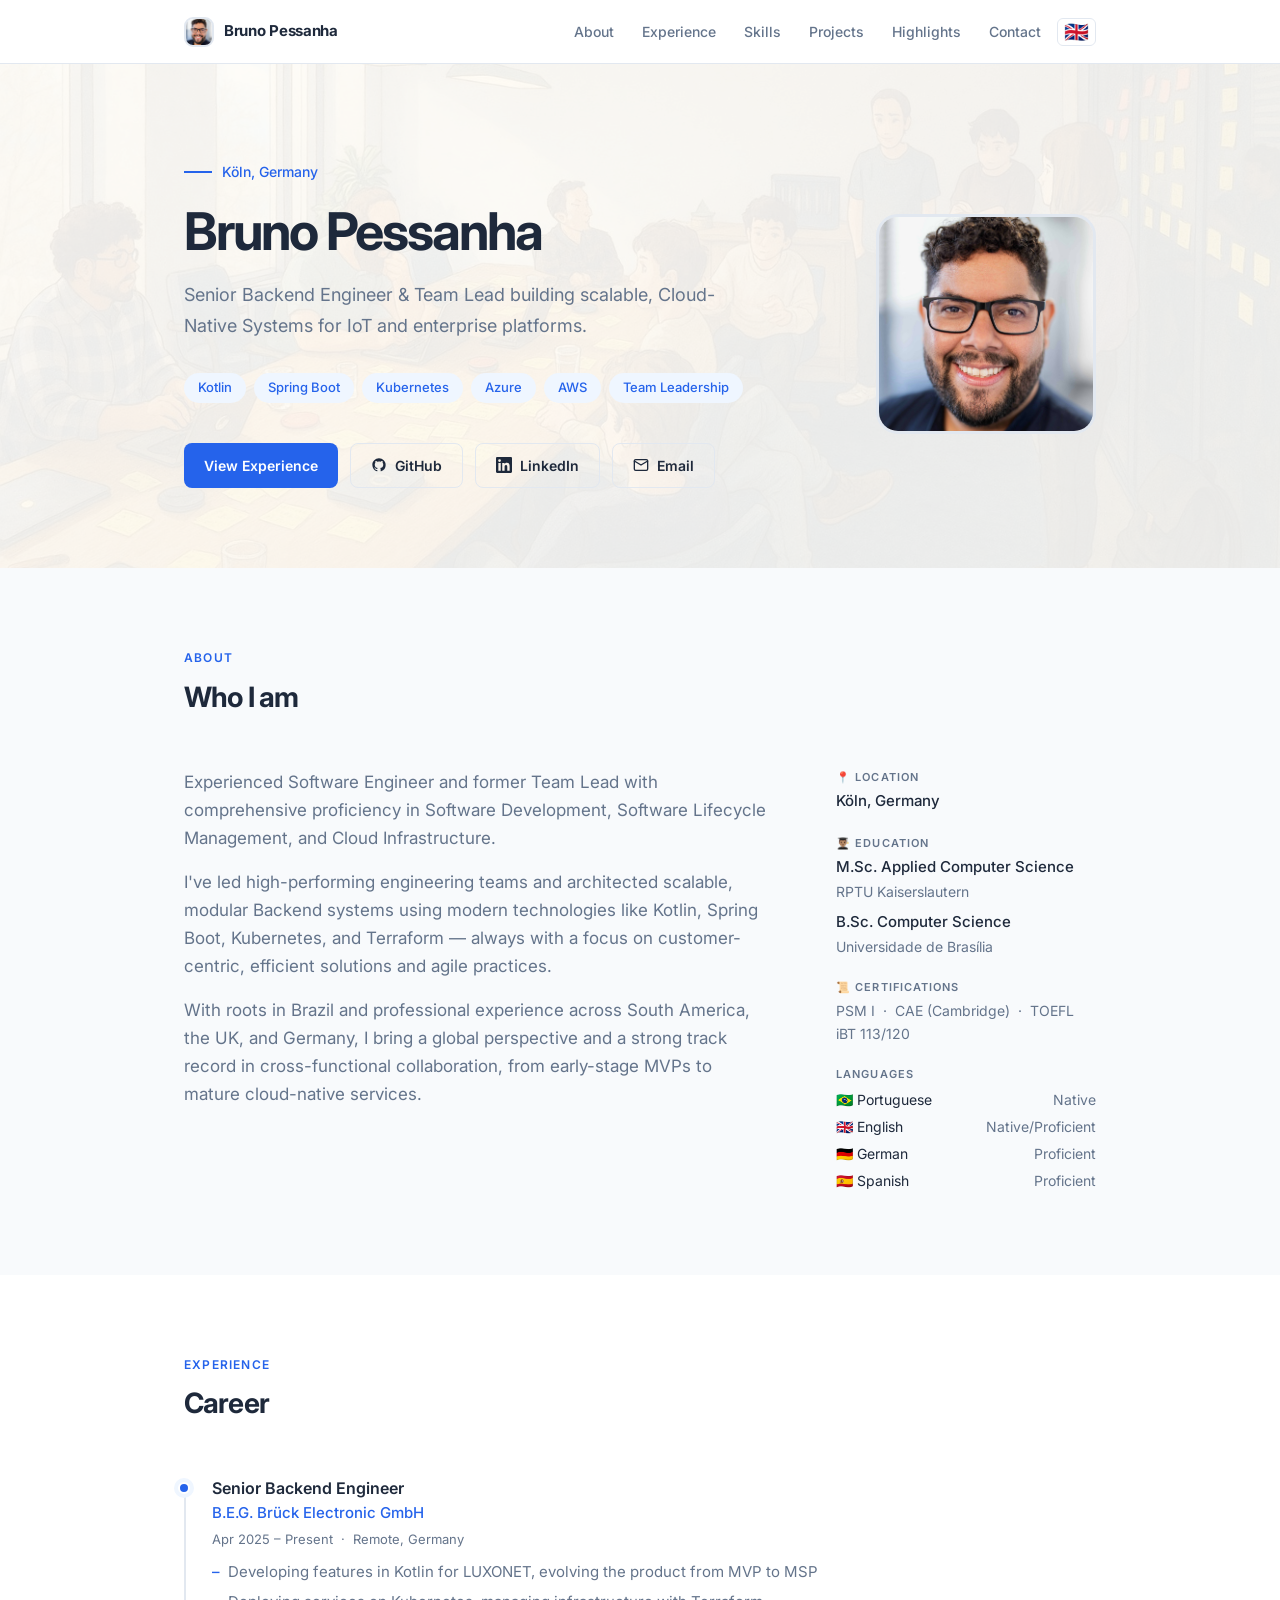
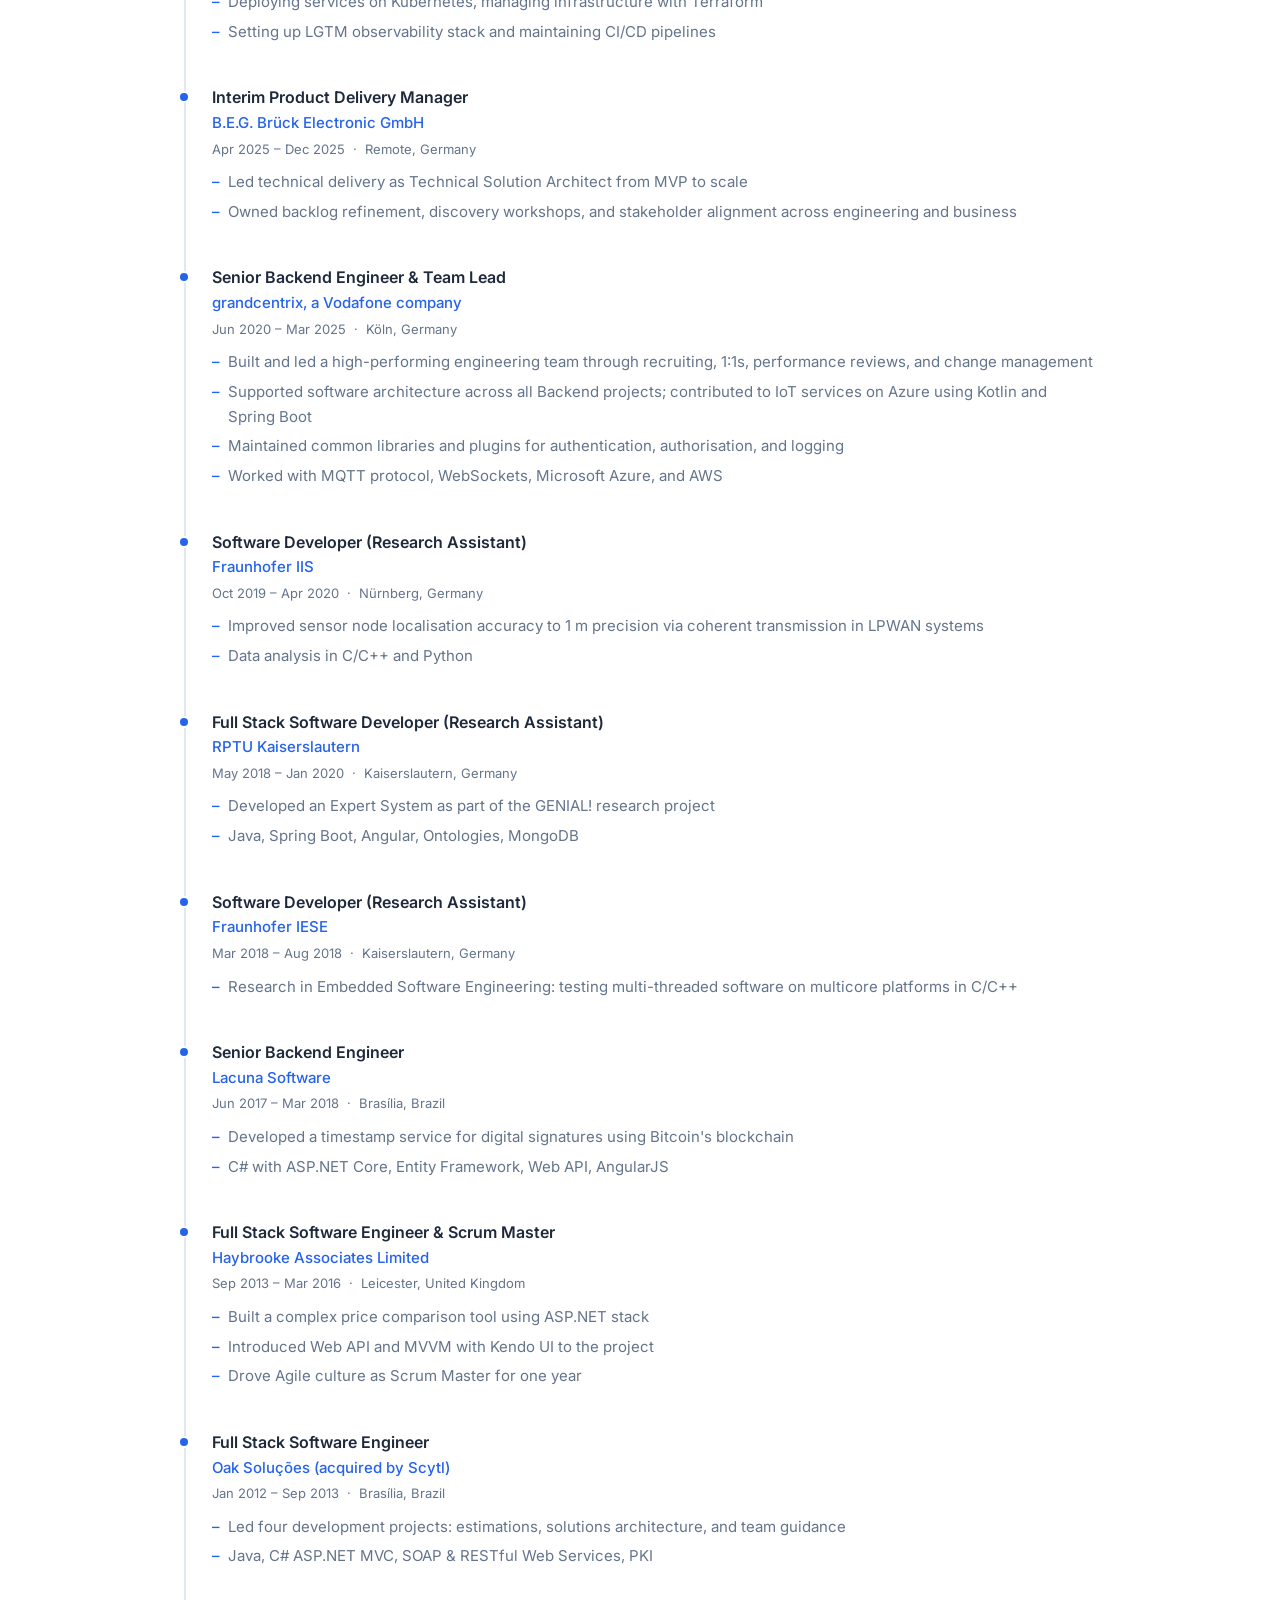
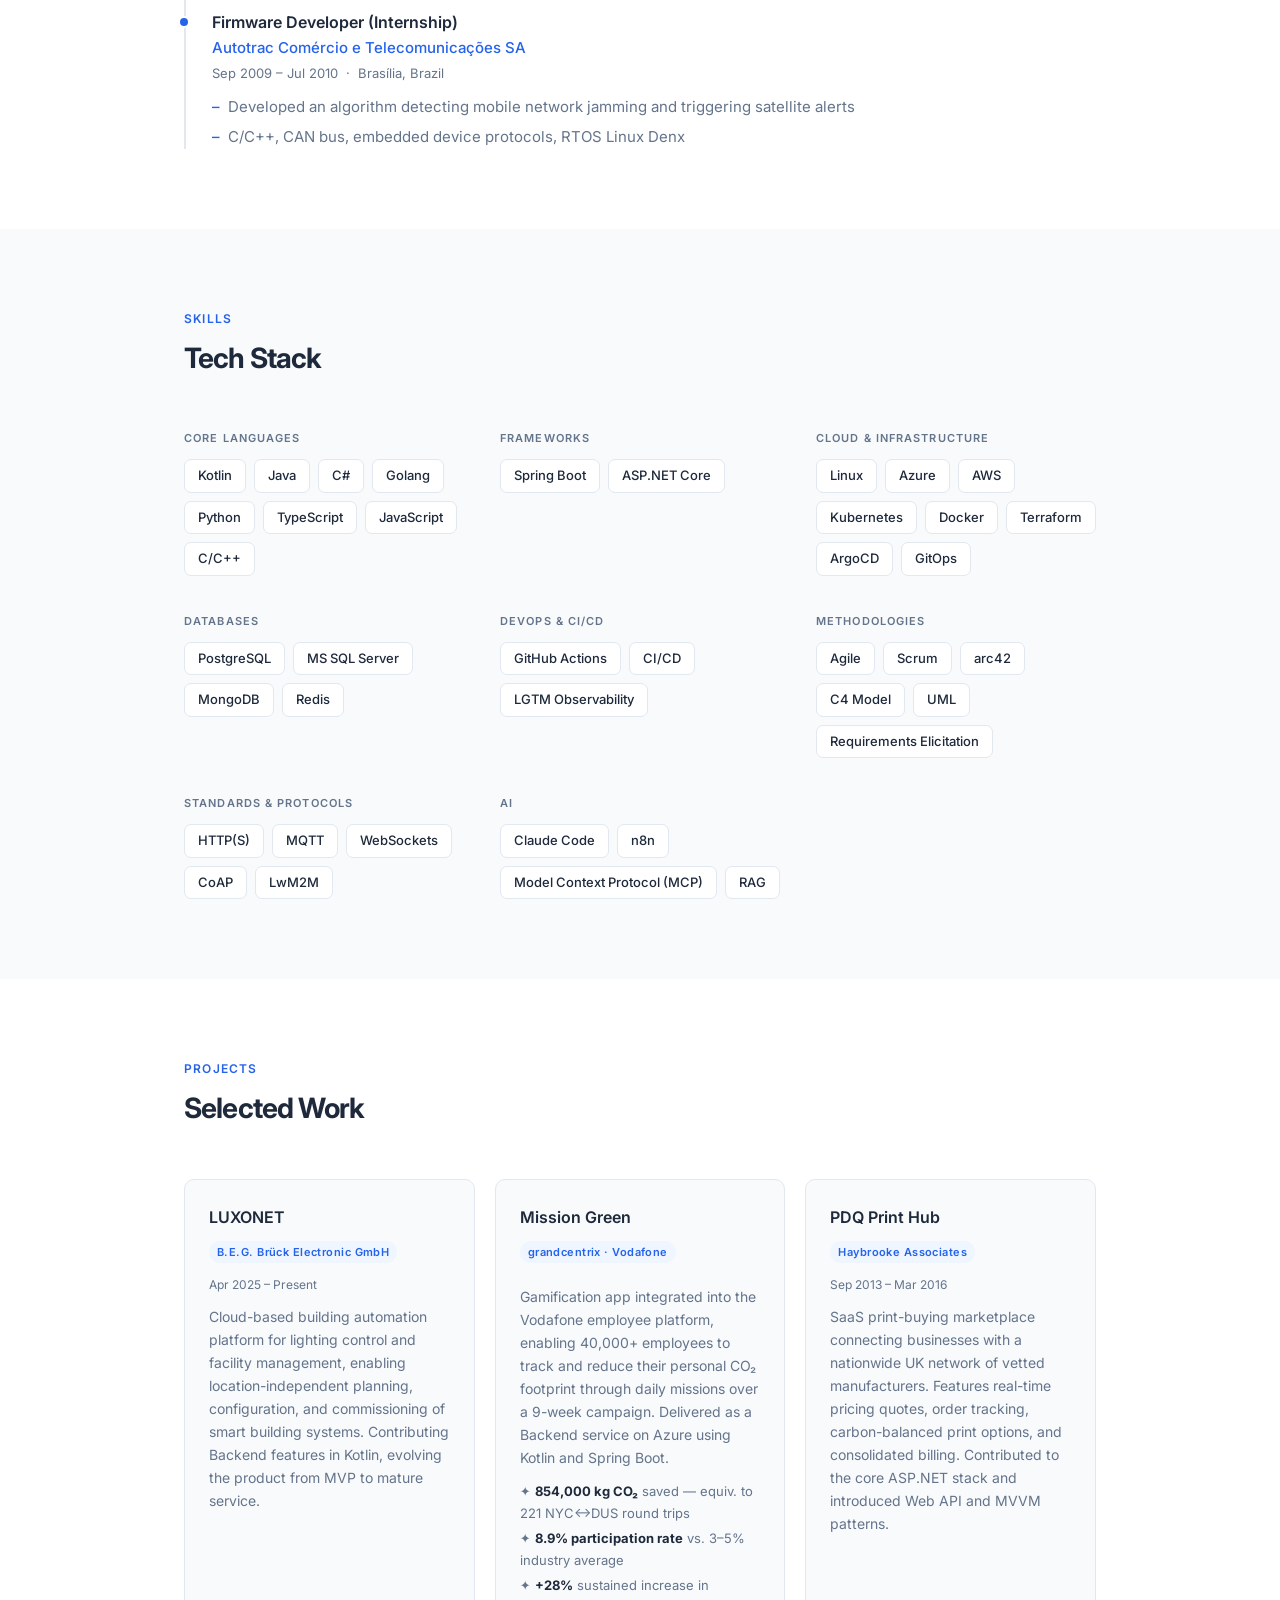
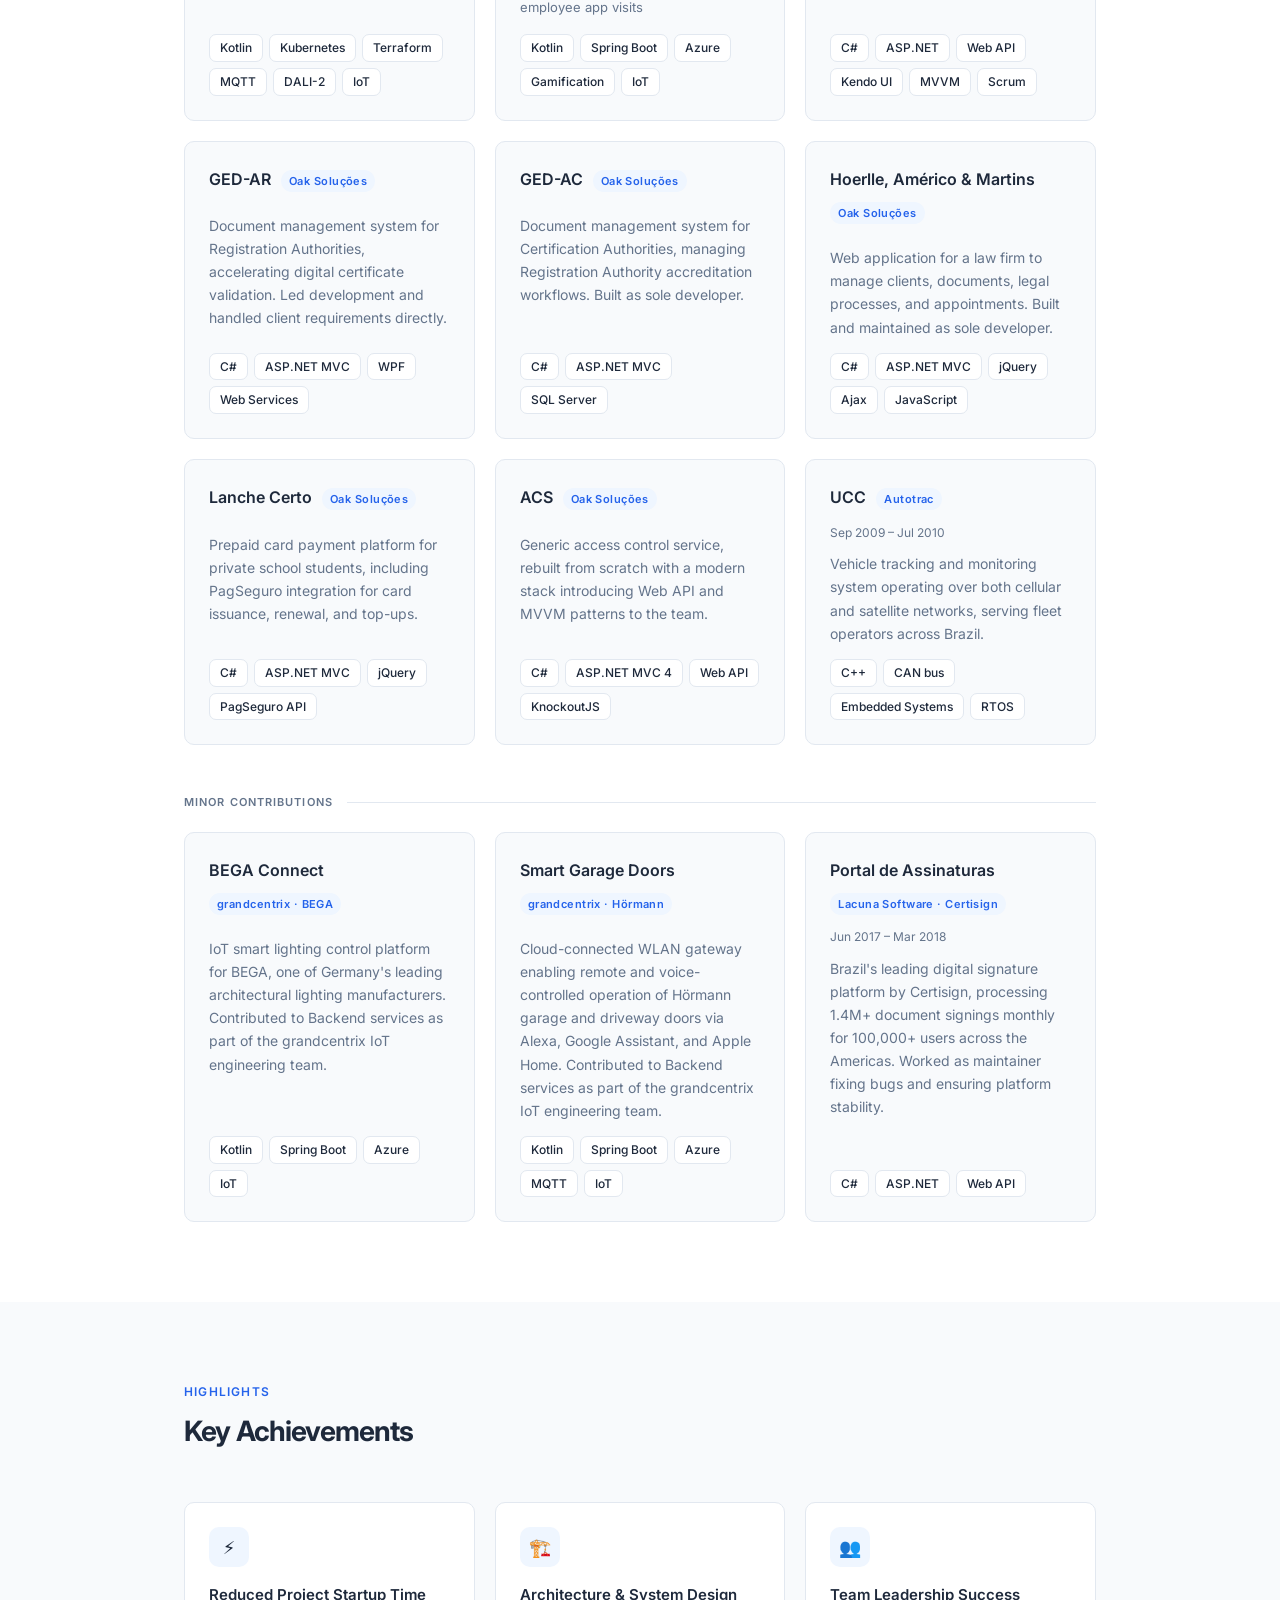
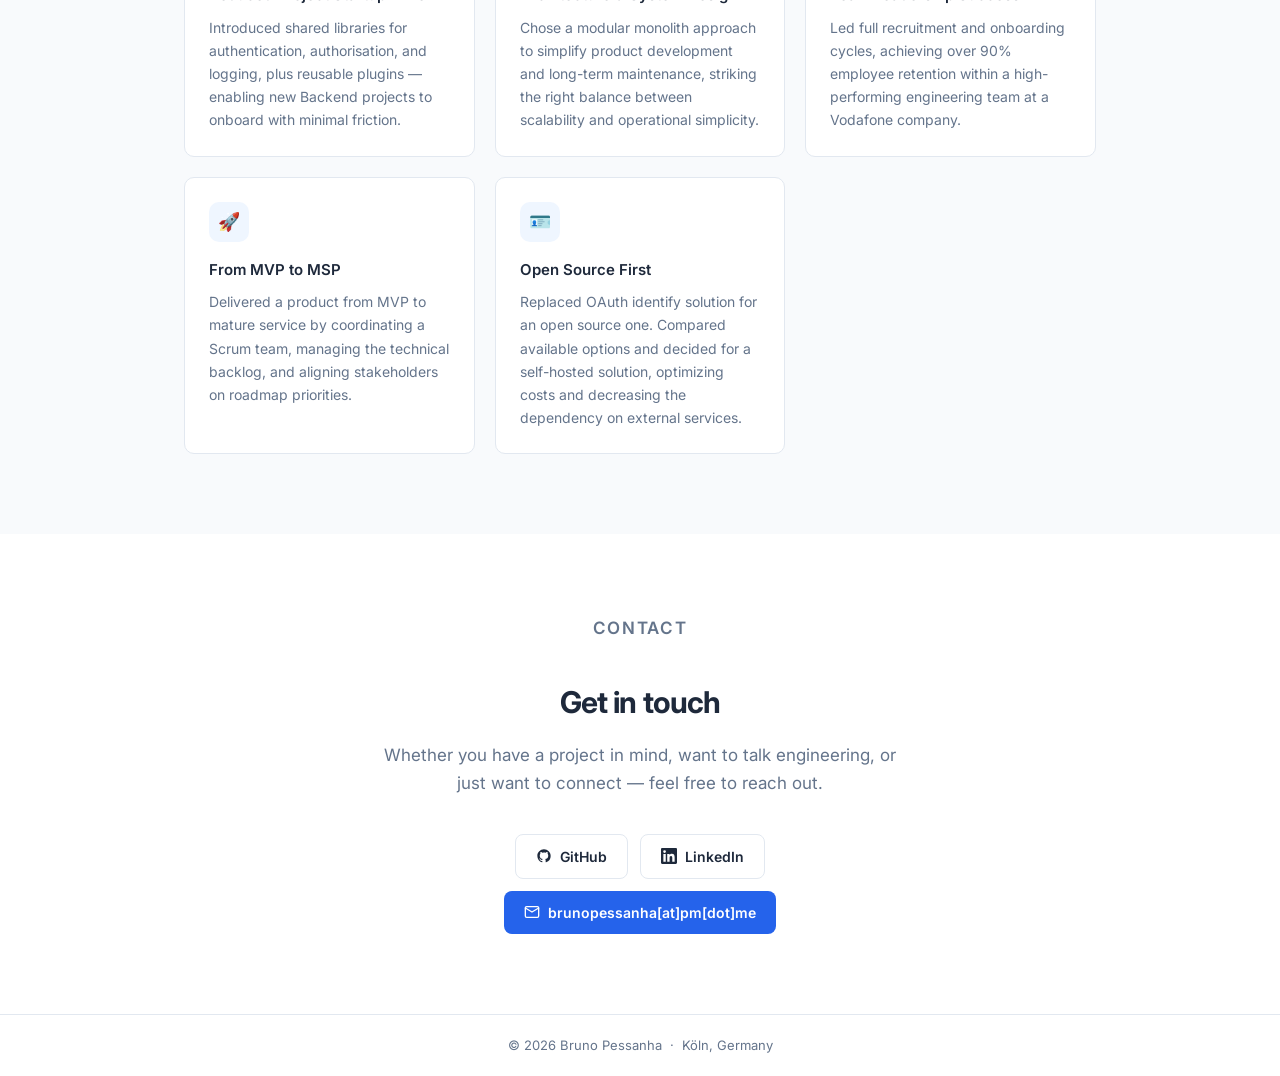
==== index.html @ 592ef698 "Add EN/DE language switcher with flag toggle and external translation files - Auto-detect browser la" ====
<!DOCTYPE html>
<html lang="en">
<head>
  <meta charset="UTF-8">
  <meta name="viewport" content="width=device-width, initial-scale=1.0">
  <meta name="description" content="Bruno Pessanha – Senior Backend Engineer & Team Lead based in Köln, Germany.">
  <title>Bruno Pessanha – Senior Backend Engineer</title>
  <link rel="preconnect" href="https://fonts.googleapis.com">
  <link rel="preconnect" href="https://fonts.gstatic.com" crossorigin>
  <link href="https://fonts.googleapis.com/css2?family=Inter:wght@300;400;500;600;700&display=swap" rel="stylesheet">
  <style>
    :root {
      --bg:           #ffffff;
      --bg-alt:       #F8FAFC;
      --border:       #E2E8F0;
      --text:         #1E293B;
      --text-muted:   #64748B;
      --accent:       #2563EB;
      --accent-hover: #1D4ED8;
      --accent-light: #EFF6FF;
      --nav-h:        64px;
      --max-w:        960px;
      --radius:       10px;
    }

    *, *::before, *::after { margin: 0; padding: 0; box-sizing: border-box; }
    html { scroll-behavior: smooth; }

    body {
      font-family: 'Inter', system-ui, sans-serif;
      color: var(--text);
      background: var(--bg);
      line-height: 1.65;
      font-size: 16px;
    }

    /* ─── Nav ─── */
    nav {
      position: sticky;
      top: 0;
      z-index: 100;
      background: rgba(255,255,255,0.92);
      backdrop-filter: blur(10px);
      -webkit-backdrop-filter: blur(10px);
      border-bottom: 1px solid var(--border);
      height: var(--nav-h);
      display: flex;
      align-items: center;
    }

    .nav-inner {
      max-width: var(--max-w);
      margin: 0 auto;
      padding: 0 24px;
      width: 100%;
      display: flex;
      align-items: center;
      justify-content: space-between;
    }

    .nav-logo {
      font-weight: 700;
      font-size: 0.9375rem;
      color: var(--text);
      text-decoration: none;
      letter-spacing: -0.02em;
      opacity: 0;
      transform: translateX(-6px);
      transition: opacity 0.3s, transform 0.3s;
      pointer-events: none;
    }

    nav.scrolled .nav-logo {
      opacity: 1;
      transform: translateX(0);
      pointer-events: auto;
    }

    .nav-right {
      display: flex;
      align-items: center;
      gap: 16px;
    }

    .nav-links {
      display: flex;
      gap: 28px;
      list-style: none;
    }

    .nav-links a {
      font-size: 0.875rem;
      font-weight: 500;
      color: var(--text-muted);
      text-decoration: none;
      transition: color 0.15s;
    }

    .nav-links a:hover { color: var(--accent); }

    .nav-brand {
      display: flex;
      align-items: center;
      gap: 10px;
    }

    .nav-avatar {
      width: 30px;
      height: 30px;
      border-radius: 30%;
      object-fit: cover;
      object-position: center;
      border: 2px solid var(--border);
      opacity: 0;
      transform: scale(0.6);
      transition: opacity 0.3s, transform 0.3s;
      pointer-events: none;
    }

    nav.scrolled .nav-avatar {
      opacity: 1;
      transform: scale(1);
    }

    .lang-toggle {
      font-size: 1.25rem;
      line-height: 1;
      padding: 3px 6px;
      border-radius: 6px;
      border: 1px solid var(--border);
      background: transparent;
      cursor: pointer;
      transition: border-color 0.15s, transform 0.15s;
      flex-shrink: 0;
    }

    .lang-toggle:hover { border-color: var(--accent); transform: scale(1.1); }

    /* ─── Layout helpers ─── */
    .container {
      max-width: var(--max-w);
      margin: 0 auto;
      padding: 0 24px;
    }

    .section-label {
      font-size: 0.75rem;
      font-weight: 600;
      letter-spacing: 0.1em;
      text-transform: uppercase;
      color: var(--accent);
      margin-bottom: 6px;
    }

    .section-title {
      font-size: 1.75rem;
      font-weight: 700;
      letter-spacing: -0.03em;
      color: var(--text);
      margin-bottom: 48px;
    }

    /* ─── Buttons ─── */
    .btn {
      display: inline-flex;
      align-items: center;
      gap: 8px;
      padding: 10px 20px;
      border-radius: 8px;
      font-size: 0.875rem;
      font-weight: 600;
      text-decoration: none;
      transition: all 0.15s;
      cursor: pointer;
      border: none;
    }

    .btn-primary { background: var(--accent); color: #fff; }
    .btn-primary:hover { background: var(--accent-hover); }

    .btn-outline {
      background: transparent;
      color: var(--text);
      border: 1px solid var(--border);
    }
    .btn-outline:hover { border-color: var(--accent); color: var(--accent); }

    .icon { width: 16px; height: 16px; flex-shrink: 0; }

    /* ─── Hero ─── */
    .hero {
      padding: 96px 0 80px;
      background: var(--bg);
      position: relative;
      overflow: hidden;
    }

    .hero::before {
      content: '';
      position: absolute;
      inset: 0;
      background: url('bg.jpeg') center / cover no-repeat;
      opacity: 0.1;
      z-index: 0;
    }

    .hero .container { position: relative; z-index: 1; }

    .hero-eyebrow {
      display: flex;
      align-items: center;
      gap: 10px;
      font-size: 0.875rem;
      font-weight: 500;
      color: var(--accent);
      margin-bottom: 20px;
    }

    .hero-eyebrow::before {
      content: '';
      width: 28px;
      height: 2px;
      background: var(--accent);
      flex-shrink: 0;
    }

    .hero h1 {
      font-size: clamp(2.2rem, 5vw, 3.25rem);
      font-weight: 700;
      letter-spacing: -0.04em;
      line-height: 1.1;
      margin-bottom: 20px;
    }

    .hero-subtitle {
      font-size: 1.125rem;
      color: var(--text-muted);
      max-width: 540px;
      margin-bottom: 32px;
      line-height: 1.7;
    }

    .hero-tags {
      display: flex;
      flex-wrap: wrap;
      gap: 8px;
      margin-bottom: 40px;
    }

    .pill {
      font-size: 0.8125rem;
      font-weight: 500;
      padding: 4px 14px;
      border-radius: 9999px;
      background: var(--accent-light);
      color: var(--accent);
    }

    .hero-cta {
      display: flex;
      gap: 12px;
      flex-wrap: wrap;
    }

    /* ─── About ─── */
    #about { padding: 80px 0; background: var(--bg-alt); }

    .about-grid {
      display: grid;
      grid-template-columns: 1fr 260px;
      gap: 64px;
      align-items: start;
    }

    .about-text p {
      color: var(--text-muted);
      font-size: 1.0625rem;
      margin-bottom: 16px;
    }

    .about-text p:last-child { margin-bottom: 0; }

    .about-sidebar {
      display: flex;
      flex-direction: column;
      gap: 20px;
    }

    .sidebar-block { display: flex; flex-direction: column; gap: 3px; }

    .sidebar-label {
      font-size: 0.6875rem;
      font-weight: 600;
      letter-spacing: 0.1em;
      text-transform: uppercase;
      color: var(--text-muted);
    }

    .sidebar-value {
      font-size: 0.9375rem;
      font-weight: 500;
      color: var(--text);
    }

    .sidebar-value small {
      display: block;
      font-weight: 400;
      font-size: 0.875rem;
      color: var(--text-muted);
    }

    .lang-row {
      display: flex;
      justify-content: space-between;
      font-size: 0.875rem;
      padding: 2px 0;
    }

    .lang-row span:last-child { color: var(--text-muted); }

    /* ─── Experience ─── */
    #experience { padding: 80px 0; background: var(--bg); }

    .timeline { position: relative; padding-left: 28px; }

    .timeline::before {
      content: '';
      position: absolute;
      left: 0;
      top: 8px;
      bottom: 0;
      width: 2px;
      background: var(--border);
    }

    .tl-item { position: relative; padding-bottom: 40px; }
    .tl-item:last-child { padding-bottom: 0; }

    .tl-dot {
      position: absolute;
      left: -34px;
      top: 7px;
      width: 12px;
      height: 12px;
      border-radius: 50%;
      background: var(--accent);
      border: 2px solid var(--bg);
    }

    .tl-item:first-child .tl-dot {
      box-shadow: 0 0 0 4px var(--accent-light);
    }

    .tl-role {
      font-size: 1rem;
      font-weight: 600;
      color: var(--text);
    }

    .tl-company {
      font-size: 0.9375rem;
      font-weight: 500;
      color: var(--accent);
      margin-bottom: 3px;
    }

    .tl-meta {
      font-size: 0.8125rem;
      color: var(--text-muted);
      margin-bottom: 10px;
    }

    .tl-bullets { list-style: none; display: flex; flex-direction: column; gap: 5px; }

    .tl-bullets li {
      font-size: 0.9375rem;
      color: var(--text-muted);
      padding-left: 16px;
      position: relative;
    }

    .tl-bullets li::before {
      content: '–';
      position: absolute;
      left: 0;
      color: var(--accent);
      font-weight: 500;
    }

    /* ─── Skills ─── */
    #skills { padding: 80px 0; background: var(--bg-alt); }

    .skills-grid {
      display: grid;
      grid-template-columns: repeat(auto-fill, minmax(260px, 1fr));
      gap: 36px;
    }

    .skill-group h3 {
      font-size: 0.6875rem;
      font-weight: 600;
      letter-spacing: 0.1em;
      text-transform: uppercase;
      color: var(--text-muted);
      margin-bottom: 12px;
    }

    .tags { display: flex; flex-wrap: wrap; gap: 8px; }

    .tag {
      font-size: 0.8125rem;
      font-weight: 500;
      padding: 5px 13px;
      border-radius: 7px;
      background: var(--bg);
      border: 1px solid var(--border);
      color: var(--text);
      transition: border-color 0.15s, color 0.15s;
    }

    .tag:hover { border-color: var(--accent); color: var(--accent); }

    /* ─── Projects ─── */
    #projects { padding: 80px 0; background: var(--bg); }

    .projects-grid {
      display: grid;
      grid-template-columns: repeat(auto-fill, minmax(280px, 1fr));
      gap: 20px;
    }

    .project-card {
      padding: 24px;
      border: 1px solid var(--border);
      border-radius: var(--radius);
      background: var(--bg-alt);
      display: flex;
      flex-direction: column;
      gap: 10px;
      transition: box-shadow 0.2s, border-color 0.2s, transform 0.2s;
    }

    .project-card:hover {
      box-shadow: 0 6px 24px rgba(0,0,0,0.07);
      border-color: var(--accent);
      transform: translateY(-2px);
    }

    .project-header {
      display: flex;
      align-items: baseline;
      gap: 10px;
      flex-wrap: wrap;
    }

    .project-name {
      font-size: 1rem;
      font-weight: 600;
    }

    .project-company {
      font-size: 0.6875rem;
      font-weight: 600;
      letter-spacing: 0.04em;
      color: var(--accent);
      background: var(--accent-light);
      padding: 2px 8px;
      border-radius: 9999px;
    }

    .project-date {
      font-size: 0.75rem;
      color: var(--text-muted);
      margin-top: 2px;
    }

    .project-desc {
      font-size: 0.875rem;
      color: var(--text-muted);
      line-height: 1.65;
      flex: 1;
    }

    .project-tags {
      display: flex;
      flex-wrap: wrap;
      gap: 6px;
      margin-top: 4px;
    }

    .project-tags .tag { font-size: 0.75rem; padding: 3px 10px; }

    .minor-title {
      font-size: 0.6875rem;
      font-weight: 600;
      letter-spacing: 0.1em;
      text-transform: uppercase;
      color: var(--text-muted);
      margin: 48px 0 20px;
      display: flex;
      align-items: center;
      gap: 14px;
    }

    .minor-title::after {
      content: '';
      flex: 1;
      height: 1px;
      background: var(--border);
    }

    /* ─── Highlights ─── */
    #highlights { padding: 80px 0; background: var(--bg-alt); }

    .cards-grid {
      display: grid;
      grid-template-columns: repeat(auto-fill, minmax(270px, 1fr));
      gap: 20px;
    }

    .card {
      padding: 24px;
      border: 1px solid var(--border);
      border-radius: var(--radius);
      background: var(--bg);
      transition: box-shadow 0.2s, border-color 0.2s, transform 0.2s;
    }

    .card:hover {
      box-shadow: 0 6px 24px rgba(0,0,0,0.07);
      border-color: var(--accent);
      transform: translateY(-2px);
    }

    .card-icon {
      width: 40px;
      height: 40px;
      border-radius: 10px;
      background: var(--accent-light);
      display: flex;
      align-items: center;
      justify-content: center;
      font-size: 1.125rem;
      margin-bottom: 16px;
    }

    .card h3 {
      font-size: 0.9375rem;
      font-weight: 600;
      margin-bottom: 8px;
    }

    .card p {
      font-size: 0.875rem;
      color: var(--text-muted);
      line-height: 1.65;
    }

    /* ─── Contact ─── */
    #contact { padding: 80px 0; background: var(--bg); }

    .contact-inner {
      text-align: center;
      max-width: 520px;
      margin: 0 auto;
    }

    .contact-inner h2 {
      font-size: 1.875rem;
      font-weight: 700;
      letter-spacing: -0.03em;
      margin-bottom: 14px;
    }

    .contact-inner p {
      color: var(--text-muted);
      font-size: 1.0625rem;
      margin-bottom: 36px;
    }

    .contact-links {
      display: flex;
      justify-content: center;
      flex-wrap: wrap;
      gap: 12px;
    }

    /* ─── Footer ─── */
    footer {
      border-top: 1px solid var(--border);
      padding: 20px 24px;
      text-align: center;
      font-size: 0.8125rem;
      color: var(--text-muted);
    }

    /* ─── Profile photo ─── */
    .hero-inner {
      display: flex;
      align-items: center;
      justify-content: space-between;
      gap: 48px;
    }

    .hero-content { flex: 1; min-width: 0; }

    .profile-photo {
      width: 220px;
      height: 220px;
      border-radius: 10%;
      object-fit: cover;
      object-position: center;
      border: 3px solid var(--border);
      flex-shrink: 0;
      display: block;
    }

    /* ─── Dark mode ─── */
    @media (prefers-color-scheme: dark) {
      :root {
        --bg:           #0F172A;
        --bg-alt:       #1E293B;
        --border:       #334155;
        --text:         #F1F5F9;
        --text-muted:   #94A3B8;
        --accent:       #60A5FA;
        --accent-hover: #93C5FD;
        --accent-light: #1E3A5F;
      }

      nav { background: rgba(15, 23, 42, 0.92); }
    }

    /* ─── Responsive ─── */
    @media (max-width: 700px) {
      .nav-links { display: none; }
      .hero { padding: 72px 0 60px; }
      .hero h1 { font-size: 2rem; }
      .hero-inner { flex-direction: column-reverse; gap: 32px; }
      .profile-photo { width: 120px; height: 120px; }
      .about-grid { grid-template-columns: 1fr; gap: 40px; }
      .section-title { margin-bottom: 32px; }
      #about, #experience, #skills, #projects, #highlights, #contact { padding: 60px 0; }
    }
  </style>
</head>
<body>

  <!-- ── Navigation ── -->
  <nav>
    <div class="nav-inner">
      <div class="nav-brand">
        <img src="Bruno.jpg" alt="" class="nav-avatar" aria-hidden="true">
        <a href="#" class="nav-logo">Bruno Pessanha</a>
      </div>
      <div class="nav-right">
        <ul class="nav-links">
          <li><a href="#about" data-i18n="nav.about">About</a></li>
          <li><a href="#experience" data-i18n="nav.experience">Experience</a></li>
          <li><a href="#skills" data-i18n="nav.skills">Skills</a></li>
          <li><a href="#projects" data-i18n="nav.projects">Projects</a></li>
          <li><a href="#highlights" data-i18n="nav.highlights">Highlights</a></li>
          <li><a href="#contact" data-i18n="nav.contact">Contact</a></li>
        </ul>
        <button class="lang-toggle" id="lang-toggle" aria-label="Switch language">🇬🇧</button>
      </div>
    </div>
  </nav>

  <!-- ── Hero ── -->
  <section class="hero">
    <div class="container">
      <div class="hero-inner">
        <div class="hero-content">
          <p class="hero-eyebrow" data-i18n="hero.eyebrow">Köln, Germany</p>
          <h1>Bruno Pessanha</h1>
          <p class="hero-subtitle" data-i18n="hero.subtitle">
            Senior Backend Engineer &amp; Team Lead building scalable,
            Cloud-Native Systems for IoT and enterprise platforms.
          </p>
          <div class="hero-tags">
            <span class="pill">Kotlin</span>
            <span class="pill">Spring Boot</span>
            <span class="pill">Kubernetes</span>
            <span class="pill">Azure</span>
            <span class="pill">AWS</span>
            <span class="pill" data-i18n="hero.tag.leadership">Team Leadership</span>
          </div>
          <div class="hero-cta">
            <a href="#experience" class="btn btn-primary" data-i18n="hero.cta.experience">View Experience</a>
            <a href="https://github.com/brunopessanha" target="_blank" rel="noopener" class="btn btn-outline">
              <svg class="icon" viewBox="0 0 24 24" fill="currentColor" aria-hidden="true">
                <path d="M12 2C6.477 2 2 6.484 2 12.017c0 4.425 2.865 8.18 6.839 9.504.5.092.682-.217.682-.483 0-.237-.008-.868-.013-1.703-2.782.605-3.369-1.343-3.369-1.343-.454-1.158-1.11-1.466-1.11-1.466-.908-.62.069-.608.069-.608 1.003.07 1.531 1.032 1.531 1.032.892 1.53 2.341 1.088 2.91.832.092-.647.35-1.088.636-1.338-2.22-.253-4.555-1.113-4.555-4.951 0-1.093.39-1.988 1.029-2.688-.103-.253-.446-1.272.098-2.65 0 0 .84-.27 2.75 1.026A9.564 9.564 0 0112 6.844c.85.004 1.705.115 2.504.337 1.909-1.296 2.747-1.027 2.747-1.027.546 1.379.202 2.398.1 2.651.64.7 1.028 1.595 1.028 2.688 0 3.848-2.339 4.695-4.566 4.943.359.309.678.92.678 1.855 0 1.338-.012 2.419-.012 2.747 0 .268.18.58.688.482A10.019 10.019 0 0022 12.017C22 6.484 17.522 2 12 2z"/>
              </svg>
              GitHub
            </a>
            <a href="https://linkedin.com/in/brunopessanha" target="_blank" rel="noopener" class="btn btn-outline">
              <svg class="icon" viewBox="0 0 24 24" fill="currentColor" aria-hidden="true">
                <path d="M20.447 20.452h-3.554v-5.569c0-1.328-.027-3.037-1.852-3.037-1.853 0-2.136 1.445-2.136 2.939v5.667H9.351V9h3.414v1.561h.046c.477-.9 1.637-1.85 3.37-1.85 3.601 0 4.267 2.37 4.267 5.455v6.286zM5.337 7.433a2.062 2.062 0 01-2.063-2.065 2.064 2.064 0 112.063 2.065zm1.782 13.019H3.555V9h3.564v11.452zM22.225 0H1.771C.792 0 0 .774 0 1.729v20.542C0 23.227.792 24 1.771 24h20.451C23.2 24 24 23.227 24 22.271V1.729C24 .774 23.2 0 22.222 0h.003z"/>
              </svg>
              LinkedIn
            </a>
            <a href="mailto:brunopessanha@pm.me" class="btn btn-outline">
              <svg class="icon" viewBox="0 0 24 24" fill="none" stroke="currentColor" stroke-width="2" stroke-linecap="round" stroke-linejoin="round" aria-hidden="true">
                <path d="M4 4h16c1.1 0 2 .9 2 2v12c0 1.1-.9 2-2 2H4c-1.1 0-2-.9-2-2V6c0-1.1.9-2 2-2z"/>
                <polyline points="22,6 12,12 2,6"/>
              </svg>
              <span data-i18n="hero.cta.email">Email</span>
            </a>
          </div>
        </div>
        <div class="hero-photo">
          <img src="Bruno.jpg" alt="Bruno Pessanha" class="profile-photo">
        </div>
      </div>
    </div>
  </section>

  <!-- ── About ── -->
  <section id="about">
    <div class="container">
      <p class="section-label" data-i18n="about.label">About</p>
      <h2 class="section-title" data-i18n="about.title">Who I am</h2>
      <div class="about-grid">
        <div class="about-text">
          <p data-i18n="about.p1">
            Experienced Software Engineer and former Team Lead with comprehensive proficiency in
            Software Development, Software Lifecycle Management, and Cloud Infrastructure.
          </p>
          <p data-i18n="about.p2">
            I've led high-performing engineering teams and architected scalable, modular Backend
            systems using modern technologies like Kotlin, Spring Boot, Kubernetes, and Terraform —
            always with a focus on customer-centric, efficient solutions and agile practices.
          </p>
          <p data-i18n="about.p3">
            With roots in Brazil and professional experience across South America, the UK, and Germany,
            I bring a global perspective and a strong track record in cross-functional collaboration,
            from early-stage MVPs to mature cloud-native services.
          </p>
        </div>
        <div class="about-sidebar">
          <div class="sidebar-block">
            <span class="sidebar-label" data-i18n="about.sidebar.location">📍 Location</span>
            <span class="sidebar-value" data-i18n="about.sidebar.location.value">Köln, Germany</span>
          </div>
          <div class="sidebar-block">
            <span class="sidebar-label" data-i18n="about.sidebar.education">👨🏽‍🎓 Education</span>
            <span class="sidebar-value">
              M.Sc. Applied Computer Science
              <small>RPTU Kaiserslautern</small>
            </span>
            <span class="sidebar-value" style="margin-top:4px">
              B.Sc. Computer Science
              <small>Universidade de Brasília</small>
            </span>
          </div>
          <div class="sidebar-block">
            <span class="sidebar-label" data-i18n="about.sidebar.certs">📜 Certifications</span>
            <span class="sidebar-value" style="font-size:0.875rem;font-weight:400;color:var(--text-muted)">
              PSM I &nbsp;·&nbsp; CAE (Cambridge) &nbsp;·&nbsp; TOEFL iBT 113/120
            </span>
          </div>
          <div class="sidebar-block">
            <span class="sidebar-label" data-i18n="about.sidebar.langs">Languages</span>
            <div>
              <div class="lang-row"><span>🇧🇷 Portuguese</span><span data-i18n="about.lang.pt">Native</span></div>
              <div class="lang-row"><span>🇬🇧 English</span><span data-i18n="about.lang.en">Native/Proficient</span></div>
              <div class="lang-row"><span>🇩🇪 German</span><span data-i18n="about.lang.de">Proficient</span></div>
              <div class="lang-row"><span>🇪🇸 Spanish</span><span data-i18n="about.lang.es">Proficient</span></div>
            </div>
          </div>
        </div>
      </div>
    </div>
  </section>

  <!-- ── Experience ── -->
  <section id="experience">
    <div class="container">
      <p class="section-label" data-i18n="exp.label">Experience</p>
      <h2 class="section-title" data-i18n="exp.title">Career</h2>
      <div class="timeline">

        <div class="tl-item">
          <div class="tl-dot"></div>
          <div class="tl-role" data-i18n="exp.beg1.role">Senior Backend Engineer</div>
          <div class="tl-company">B.E.G. Brück Electronic GmbH</div>
          <div class="tl-meta" data-i18n="exp.beg1.meta">Apr 2025 – Present &nbsp;·&nbsp; Remote, Germany</div>
          <ul class="tl-bullets">
            <li data-i18n="exp.beg1.b1">Developing features in Kotlin for LUXONET, evolving the product from MVP to MSP</li>
            <li data-i18n="exp.beg1.b2">Deploying services on Kubernetes, managing infrastructure with Terraform</li>
            <li data-i18n="exp.beg1.b3">Setting up LGTM observability stack and maintaining CI/CD pipelines</li>
          </ul>
        </div>

        <div class="tl-item">
          <div class="tl-dot"></div>
          <div class="tl-role" data-i18n="exp.beg2.role">Interim Product Delivery Manager</div>
          <div class="tl-company">B.E.G. Brück Electronic GmbH</div>
          <div class="tl-meta" data-i18n="exp.beg2.meta">Apr 2025 – Dec 2025 &nbsp;·&nbsp; Remote, Germany</div>
          <ul class="tl-bullets">
            <li data-i18n="exp.beg2.b1">Led technical delivery as Technical Solution Architect from MVP to scale</li>
            <li data-i18n="exp.beg2.b2">Owned backlog refinement, discovery workshops, and stakeholder alignment across engineering and business</li>
          </ul>
        </div>

        <div class="tl-item">
          <div class="tl-dot"></div>
          <div class="tl-role" data-i18n="exp.gcx.role">Senior Backend Engineer &amp; Team Lead</div>
          <div class="tl-company">grandcentrix, a Vodafone company</div>
          <div class="tl-meta" data-i18n="exp.gcx.meta">Jun 2020 – Mar 2025 &nbsp;·&nbsp; Köln, Germany</div>
          <ul class="tl-bullets">
            <li data-i18n="exp.gcx.b1">Built and led a high-performing engineering team through recruiting, 1:1s, performance reviews, and change management</li>
            <li data-i18n="exp.gcx.b2">Supported software architecture across all Backend projects; contributed to IoT services on Azure using Kotlin and Spring Boot</li>
            <li data-i18n="exp.gcx.b3">Maintained common libraries and plugins for authentication, authorisation, and logging</li>
            <li data-i18n="exp.gcx.b4">Worked with MQTT protocol, WebSockets, Microsoft Azure, and AWS</li>
          </ul>
        </div>

        <div class="tl-item">
          <div class="tl-dot"></div>
          <div class="tl-role" data-i18n="exp.iis.role">Software Developer (Research Assistant)</div>
          <div class="tl-company">Fraunhofer IIS</div>
          <div class="tl-meta" data-i18n="exp.iis.meta">Oct 2019 – Apr 2020 &nbsp;·&nbsp; Nürnberg, Germany</div>
          <ul class="tl-bullets">
            <li data-i18n="exp.iis.b1">Improved sensor node localisation accuracy to 1 m precision via coherent transmission in LPWAN systems</li>
            <li data-i18n="exp.iis.b2">Data analysis in C/C++ and Python</li>
          </ul>
        </div>

        <div class="tl-item">
          <div class="tl-dot"></div>
          <div class="tl-role" data-i18n="exp.rptu.role">Full Stack Software Developer (Research Assistant)</div>
          <div class="tl-company">RPTU Kaiserslautern</div>
          <div class="tl-meta" data-i18n="exp.rptu.meta">May 2018 – Jan 2020 &nbsp;·&nbsp; Kaiserslautern, Germany</div>
          <ul class="tl-bullets">
            <li data-i18n="exp.rptu.b1">Developed an Expert System as part of the GENIAL! research project</li>
            <li data-i18n="exp.rptu.b2">Java, Spring Boot, Angular, Ontologies, MongoDB</li>
          </ul>
        </div>

        <div class="tl-item">
          <div class="tl-dot"></div>
          <div class="tl-role" data-i18n="exp.iese.role">Software Developer (Research Assistant)</div>
          <div class="tl-company">Fraunhofer IESE</div>
          <div class="tl-meta" data-i18n="exp.iese.meta">Mar 2018 – Aug 2018 &nbsp;·&nbsp; Kaiserslautern, Germany</div>
          <ul class="tl-bullets">
            <li data-i18n="exp.iese.b1">Research in Embedded Software Engineering: testing multi-threaded software on multicore platforms in C/C++</li>
          </ul>
        </div>

        <div class="tl-item">
          <div class="tl-dot"></div>
          <div class="tl-role" data-i18n="exp.lacuna.role">Senior Backend Engineer</div>
          <div class="tl-company">Lacuna Software</div>
          <div class="tl-meta" data-i18n="exp.lacuna.meta">Jun 2017 – Mar 2018 &nbsp;·&nbsp; Brasília, Brazil</div>
          <ul class="tl-bullets">
            <li data-i18n="exp.lacuna.b1">Developed a timestamp service for digital signatures using Bitcoin's blockchain</li>
            <li data-i18n="exp.lacuna.b2">C# with ASP.NET Core, Entity Framework, Web API, AngularJS</li>
          </ul>
        </div>

        <div class="tl-item">
          <div class="tl-dot"></div>
          <div class="tl-role" data-i18n="exp.haybrooke.role">Full Stack Software Engineer &amp; Scrum Master</div>
          <div class="tl-company">Haybrooke Associates Limited</div>
          <div class="tl-meta" data-i18n="exp.haybrooke.meta">Sep 2013 – Mar 2016 &nbsp;·&nbsp; Leicester, United Kingdom</div>
          <ul class="tl-bullets">
            <li data-i18n="exp.haybrooke.b1">Built a complex price comparison tool using ASP.NET stack</li>
            <li data-i18n="exp.haybrooke.b2">Introduced Web API and MVVM with Kendo UI to the project</li>
            <li data-i18n="exp.haybrooke.b3">Drove Agile culture as Scrum Master for one year</li>
          </ul>
        </div>

        <div class="tl-item">
          <div class="tl-dot"></div>
          <div class="tl-role" data-i18n="exp.oak.role">Full Stack Software Engineer</div>
          <div class="tl-company">Oak Soluções (acquired by Scytl)</div>
          <div class="tl-meta" data-i18n="exp.oak.meta">Jan 2012 – Sep 2013 &nbsp;·&nbsp; Brasília, Brazil</div>
          <ul class="tl-bullets">
            <li data-i18n="exp.oak.b1">Led four development projects: estimations, solutions architecture, and team guidance</li>
            <li data-i18n="exp.oak.b2">Java, C# ASP.NET MVC, SOAP &amp; RESTful Web Services, PKI</li>
          </ul>
        </div>

        <div class="tl-item">
          <div class="tl-dot"></div>
          <div class="tl-role" data-i18n="exp.autotrac.role">Firmware Developer (Internship)</div>
          <div class="tl-company">Autotrac Comércio e Telecomunicações SA</div>
          <div class="tl-meta" data-i18n="exp.autotrac.meta">Sep 2009 – Jul 2010 &nbsp;·&nbsp; Brasília, Brazil</div>
          <ul class="tl-bullets">
            <li data-i18n="exp.autotrac.b1">Developed an algorithm detecting mobile network jamming and triggering satellite alerts</li>
            <li data-i18n="exp.autotrac.b2">C/C++, CAN bus, embedded device protocols, RTOS Linux Denx</li>
          </ul>
        </div>

      </div>
    </div>
  </section>

  <!-- ── Skills ── -->
  <section id="skills">
    <div class="container">
      <p class="section-label" data-i18n="skills.label">Skills</p>
      <h2 class="section-title" data-i18n="skills.title">Tech Stack</h2>
      <div class="skills-grid">

        <div class="skill-group">
          <h3 data-i18n="skills.core">Core Languages</h3>
          <div class="tags">
            <span class="tag">Kotlin</span>
            <span class="tag">Java</span>
            <span class="tag">C#</span>
            <span class="tag">Golang</span>
            <span class="tag">Python</span>
            <span class="tag">TypeScript</span>
            <span class="tag">JavaScript</span>
            <span class="tag">C/C++</span>
          </div>
        </div>

        <div class="skill-group">
          <h3 data-i18n="skills.frameworks">Frameworks</h3>
          <div class="tags">
            <span class="tag">Spring Boot</span>
            <span class="tag">ASP.NET Core</span>
          </div>
        </div>

        <div class="skill-group">
          <h3 data-i18n="skills.cloud">Cloud &amp; Infrastructure</h3>
          <div class="tags">
            <span class="tag">Linux</span>
            <span class="tag">Azure</span>
            <span class="tag">AWS</span>
            <span class="tag">Kubernetes</span>
            <span class="tag">Docker</span>
            <span class="tag">Terraform</span>
            <span class="tag">ArgoCD</span>
            <span class="tag">GitOps</span>
          </div>
        </div>

        <div class="skill-group">
          <h3 data-i18n="skills.databases">Databases</h3>
          <div class="tags">
            <span class="tag">PostgreSQL</span>
            <span class="tag">MS SQL Server</span>
            <span class="tag">MongoDB</span>
            <span class="tag">Redis</span>
          </div>
        </div>

        <div class="skill-group">
          <h3 data-i18n="skills.devops">DevOps &amp; CI/CD</h3>
          <div class="tags">
            <span class="tag">GitHub Actions</span>
            <span class="tag">CI/CD</span>
            <span class="tag">LGTM Observability</span>
          </div>
        </div>

        <div class="skill-group">
          <h3 data-i18n="skills.methodologies">Methodologies</h3>
          <div class="tags">
            <span class="tag">Agile</span>
            <span class="tag">Scrum</span>
            <span class="tag">arc42</span>
            <span class="tag">C4 Model</span>
            <span class="tag">UML</span>
            <span class="tag">Requirements Elicitation</span>
          </div>
        </div>

        <div class="skill-group">
          <h3 data-i18n="skills.protocols">Standards &amp; Protocols</h3>
          <div class="tags">
            <span class="tag">HTTP(S)</span>
            <span class="tag">MQTT</span>
            <span class="tag">WebSockets</span>
            <span class="tag">CoAP</span>
            <span class="tag">LwM2M</span>
          </div>
        </div>

        <div class="skill-group">
          <h3 data-i18n="skills.ai">AI</h3>
          <div class="tags">
            <span class="tag">Claude Code</span>
            <span class="tag">n8n</span>
            <span class="tag">Model Context Protocol (MCP)</span>
            <span class="tag">RAG</span>
          </div>
        </div>

      </div>
    </div>
  </section>

  <!-- ── Projects ── -->
  <section id="projects">
    <div class="container">
      <p class="section-label" data-i18n="projects.label">Projects</p>
      <h2 class="section-title" data-i18n="projects.title">Selected Work</h2>
      <div class="projects-grid">

        <div class="project-card">
          <div class="project-header">
            <h3 class="project-name">LUXONET</h3>
            <span class="project-company">B.E.G. Brück Electronic GmbH</span>
          </div>
          <p class="project-date" data-i18n="projects.luxonet.date">Apr 2025 – Present</p>
          <p class="project-desc" data-i18n="projects.luxonet.desc">Cloud-based building automation platform for lighting control and facility management, enabling location-independent planning, configuration, and commissioning of smart building systems. Contributing Backend features in Kotlin, evolving the product from MVP to mature service.</p>
          <div class="project-tags">
            <span class="tag">Kotlin</span>
            <span class="tag">Kubernetes</span>
            <span class="tag">Terraform</span>
            <span class="tag">MQTT</span>
            <span class="tag">DALI-2</span>
            <span class="tag">IoT</span>
          </div>
        </div>

        <div class="project-card">
          <div class="project-header">
            <h3 class="project-name">Mission Green</h3>
            <span class="project-company">grandcentrix · Vodafone</span>
          </div>
          <p class="project-date"><!-- TODO: add date range --></p>
          <p class="project-desc" data-i18n="projects.mgreen.desc">Gamification app integrated into the Vodafone employee platform, enabling 40,000+ employees to track and reduce their personal CO₂ footprint through daily missions over a 9-week campaign. Delivered as a Backend service on Azure using Kotlin and Spring Boot.</p>
          <ul style="list-style:none;display:flex;flex-direction:column;gap:4px;margin:2px 0">
            <li style="font-size:0.8125rem;color:var(--text-muted)" data-i18n="projects.mgreen.stat1">✦ <strong style="color:var(--text)">854,000 kg CO₂</strong> saved — equiv. to 221 NYC↔DUS round trips</li>
            <li style="font-size:0.8125rem;color:var(--text-muted)" data-i18n="projects.mgreen.stat2">✦ <strong style="color:var(--text)">8.9% participation rate</strong> vs. 3–5% industry average</li>
            <li style="font-size:0.8125rem;color:var(--text-muted)" data-i18n="projects.mgreen.stat3">✦ <strong style="color:var(--text)">+28%</strong> sustained increase in employee app visits</li>
          </ul>
          <div class="project-tags">
            <span class="tag">Kotlin</span>
            <span class="tag">Spring Boot</span>
            <span class="tag">Azure</span>
            <span class="tag">Gamification</span>
            <span class="tag">IoT</span>
          </div>
        </div>

        <div class="project-card">
          <div class="project-header">
            <h3 class="project-name">PDQ Print Hub</h3>
            <span class="project-company">Haybrooke Associates</span>
          </div>
          <p class="project-date" data-i18n="projects.pdq.date">Sep 2013 – Mar 2016</p>
          <p class="project-desc" data-i18n="projects.pdq.desc">SaaS print-buying marketplace connecting businesses with a nationwide UK network of vetted manufacturers. Features real-time pricing quotes, order tracking, carbon-balanced print options, and consolidated billing. Contributed to the core ASP.NET stack and introduced Web API and MVVM patterns.</p>
          <div class="project-tags">
            <span class="tag">C#</span>
            <span class="tag">ASP.NET</span>
            <span class="tag">Web API</span>
            <span class="tag">Kendo UI</span>
            <span class="tag">MVVM</span>
            <span class="tag">Scrum</span>
          </div>
        </div>

        <div class="project-card">
          <div class="project-header">
            <h3 class="project-name">GED-AR</h3>
            <span class="project-company">Oak Soluções</span>
          </div>
          <p class="project-date"><!-- TODO: add date range --></p>
          <p class="project-desc" data-i18n="projects.gedar.desc">Document management system for Registration Authorities, accelerating digital certificate validation. Led development and handled client requirements directly.</p>
          <div class="project-tags">
            <span class="tag">C#</span>
            <span class="tag">ASP.NET MVC</span>
            <span class="tag">WPF</span>
            <span class="tag">Web Services</span>
          </div>
        </div>

        <div class="project-card">
          <div class="project-header">
            <h3 class="project-name">GED-AC</h3>
            <span class="project-company">Oak Soluções</span>
          </div>
          <p class="project-date"><!-- TODO: add date range --></p>
          <p class="project-desc" data-i18n="projects.gedac.desc">Document management system for Certification Authorities, managing Registration Authority accreditation workflows. Built as sole developer.</p>
          <div class="project-tags">
            <span class="tag">C#</span>
            <span class="tag">ASP.NET MVC</span>
            <span class="tag">SQL Server</span>
          </div>
        </div>

        <div class="project-card">
          <div class="project-header">
            <h3 class="project-name">Hoerlle, Américo &amp; Martins</h3>
            <span class="project-company">Oak Soluções</span>
          </div>
          <p class="project-date"><!-- TODO: add date range --></p>
          <p class="project-desc" data-i18n="projects.hoerlle.desc">Web application for a law firm to manage clients, documents, legal processes, and appointments. Built and maintained as sole developer.</p>
          <div class="project-tags">
            <span class="tag">C#</span>
            <span class="tag">ASP.NET MVC</span>
            <span class="tag">jQuery</span>
            <span class="tag">Ajax</span>
            <span class="tag">JavaScript</span>
          </div>
        </div>

        <div class="project-card">
          <div class="project-header">
            <h3 class="project-name">Lanche Certo</h3>
            <span class="project-company">Oak Soluções</span>
          </div>
          <p class="project-date"><!-- TODO: add date range --></p>
          <p class="project-desc" data-i18n="projects.lanche.desc">Prepaid card payment platform for private school students, including PagSeguro integration for card issuance, renewal, and top-ups.</p>
          <div class="project-tags">
            <span class="tag">C#</span>
            <span class="tag">ASP.NET MVC</span>
            <span class="tag">jQuery</span>
            <span class="tag">PagSeguro API</span>
          </div>
        </div>

        <div class="project-card">
          <div class="project-header">
            <h3 class="project-name">ACS</h3>
            <span class="project-company">Oak Soluções</span>
          </div>
          <p class="project-date"><!-- TODO: add date range --></p>
          <p class="project-desc" data-i18n="projects.acs.desc">Generic access control service, rebuilt from scratch with a modern stack introducing Web API and MVVM patterns to the team.</p>
          <div class="project-tags">
            <span class="tag">C#</span>
            <span class="tag">ASP.NET MVC 4</span>
            <span class="tag">Web API</span>
            <span class="tag">KnockoutJS</span>
          </div>
        </div>

        <div class="project-card">
          <div class="project-header">
            <h3 class="project-name">UCC</h3>
            <span class="project-company">Autotrac</span>
          </div>
          <p class="project-date" data-i18n="projects.ucc.date">Sep 2009 – Jul 2010</p>
          <p class="project-desc" data-i18n="projects.ucc.desc">Vehicle tracking and monitoring system operating over both cellular and satellite networks, serving fleet operators across Brazil.</p>
          <div class="project-tags">
            <span class="tag">C++</span>
            <span class="tag">CAN bus</span>
            <span class="tag">Embedded Systems</span>
            <span class="tag">RTOS</span>
          </div>
        </div>
      </div>

      <h3 class="minor-title" data-i18n="projects.minor">Minor Contributions</h3>
      <div class="projects-grid">

        <div class="project-card">
          <div class="project-header">
            <h3 class="project-name">BEGA Connect</h3>
            <span class="project-company">grandcentrix · BEGA</span>
          </div>
          <p class="project-date"><!-- TODO: add date range --></p>
          <p class="project-desc" data-i18n="projects.bega.desc">IoT smart lighting control platform for BEGA, one of Germany's leading architectural lighting manufacturers. Contributed to Backend services as part of the grandcentrix IoT engineering team.</p>
          <div class="project-tags">
            <span class="tag">Kotlin</span>
            <span class="tag">Spring Boot</span>
            <span class="tag">Azure</span>
            <span class="tag">IoT</span>
          </div>
        </div>

        <div class="project-card">
          <div class="project-header">
            <h3 class="project-name">Smart Garage Doors</h3>
            <span class="project-company">grandcentrix · Hörmann</span>
          </div>
          <p class="project-date"><!-- TODO: add date range --></p>
          <p class="project-desc" data-i18n="projects.garage.desc">Cloud-connected WLAN gateway enabling remote and voice-controlled operation of Hörmann garage and driveway doors via Alexa, Google Assistant, and Apple Home. Contributed to Backend services as part of the grandcentrix IoT engineering team.</p>
          <div class="project-tags">
            <span class="tag">Kotlin</span>
            <span class="tag">Spring Boot</span>
            <span class="tag">Azure</span>
            <span class="tag">MQTT</span>
            <span class="tag">IoT</span>
          </div>
        </div>

        <div class="project-card">
          <div class="project-header">
            <h3 class="project-name">Portal de Assinaturas</h3>
            <span class="project-company">Lacuna Software · Certisign</span>
          </div>
          <p class="project-date" data-i18n="projects.portal.date">Jun 2017 – Mar 2018</p>
          <p class="project-desc" data-i18n="projects.portal.desc">Brazil's leading digital signature platform by Certisign, processing 1.4M+ document signings monthly for 100,000+ users across the Americas. Worked as maintainer fixing bugs and ensuring platform stability.</p>
          <div class="project-tags">
            <span class="tag">C#</span>
            <span class="tag">ASP.NET</span>
            <span class="tag">Web API</span>
          </div>
        </div>

      </div>
    </div>
  </section>

  <!-- ── Highlights ── -->
  <section id="highlights">
    <div class="container">
      <p class="section-label" data-i18n="highlights.label">Highlights</p>
      <h2 class="section-title" data-i18n="highlights.title">Key Achievements</h2>
      <div class="cards-grid">

        <div class="card">
          <div class="card-icon">⚡</div>
          <h3 data-i18n="highlights.startup.title">Reduced Project Startup Time</h3>
          <p data-i18n="highlights.startup.desc">Introduced shared libraries for authentication, authorisation, and logging, plus reusable plugins — enabling new Backend projects to onboard with minimal friction.</p>
        </div>

        <div class="card">
          <div class="card-icon">🏗️</div>
          <h3 data-i18n="highlights.arch.title">Architecture &amp; System Design</h3>
          <p data-i18n="highlights.arch.desc">Chose a modular monolith approach to simplify product development and long-term maintenance, striking the right balance between scalability and operational simplicity.</p>
        </div>

        <div class="card">
          <div class="card-icon">👥</div>
          <h3 data-i18n="highlights.team.title">Team Leadership Success</h3>
          <p data-i18n="highlights.team.desc">Led full recruitment and onboarding cycles, achieving over 90% employee retention within a high-performing engineering team at a Vodafone company.</p>
        </div>

        <div class="card">
          <div class="card-icon">🚀</div>
          <h3 data-i18n="highlights.mvp.title">From MVP to MSP</h3>
          <p data-i18n="highlights.mvp.desc">Delivered a product from MVP to mature service by coordinating a Scrum team, managing the technical backlog, and aligning stakeholders on roadmap priorities.</p>
        </div>

        <div class="card">
          <div class="card-icon">🪪</div>
          <h3 data-i18n="highlights.oss.title">Open Source First</h3>
          <p data-i18n="highlights.oss.desc">Replaced OAuth identify solution for an open source one. Compared available options and decided for a self-hosted solution, optimizing costs and decreasing the dependency on external services.</p>
        </div>
      </div>
    </div>
  </section>

  <!-- ── Contact ── -->
  <section id="contact">
    <div class="container">
      <div class="contact-inner">
        <p class="section-label" data-i18n="contact.label">Contact</p>
        <h2 data-i18n="contact.title">Get in touch</h2>
        <p data-i18n="contact.text">Whether you have a project in mind, want to talk engineering, or just want to connect — feel free to reach out.</p>
        <div class="contact-links">
          <a href="https://github.com/brunopessanha" target="_blank" rel="noopener" class="btn btn-outline">
            <svg class="icon" viewBox="0 0 24 24" fill="currentColor" aria-hidden="true">
              <path d="M12 2C6.477 2 2 6.484 2 12.017c0 4.425 2.865 8.18 6.839 9.504.5.092.682-.217.682-.483 0-.237-.008-.868-.013-1.703-2.782.605-3.369-1.343-3.369-1.343-.454-1.158-1.11-1.466-1.11-1.466-.908-.62.069-.608.069-.608 1.003.07 1.531 1.032 1.531 1.032.892 1.53 2.341 1.088 2.91.832.092-.647.35-1.088.636-1.338-2.22-.253-4.555-1.113-4.555-4.951 0-1.093.39-1.988 1.029-2.688-.103-.253-.446-1.272.098-2.65 0 0 .84-.27 2.75 1.026A9.564 9.564 0 0112 6.844c.85.004 1.705.115 2.504.337 1.909-1.296 2.747-1.027 2.747-1.027.546 1.379.202 2.398.1 2.651.64.7 1.028 1.595 1.028 2.688 0 3.848-2.339 4.695-4.566 4.943.359.309.678.92.678 1.855 0 1.338-.012 2.419-.012 2.747 0 .268.18.58.688.482A10.019 10.019 0 0022 12.017C22 6.484 17.522 2 12 2z"/>
            </svg>
            GitHub
          </a>
          <a href="https://linkedin.com/in/brunopessanha" target="_blank" rel="noopener" class="btn btn-outline">
            <svg class="icon" viewBox="0 0 24 24" fill="currentColor" aria-hidden="true">
              <path d="M20.447 20.452h-3.554v-5.569c0-1.328-.027-3.037-1.852-3.037-1.853 0-2.136 1.445-2.136 2.939v5.667H9.351V9h3.414v1.561h.046c.477-.9 1.637-1.85 3.37-1.85 3.601 0 4.267 2.37 4.267 5.455v6.286zM5.337 7.433a2.062 2.062 0 01-2.063-2.065 2.064 2.064 0 112.063 2.065zm1.782 13.019H3.555V9h3.564v11.452zM22.225 0H1.771C.792 0 0 .774 0 1.729v20.542C0 23.227.792 24 1.771 24h20.451C23.2 24 24 23.227 24 22.271V1.729C24 .774 23.2 0 22.222 0h.003z"/>
            </svg>
            LinkedIn
          </a>
          <a href="mailto:brunopessanha@pm.me" class="btn btn-primary">
            <svg class="icon" viewBox="0 0 24 24" fill="none" stroke="currentColor" stroke-width="2" stroke-linecap="round" stroke-linejoin="round" aria-hidden="true">
              <path d="M4 4h16c1.1 0 2 .9 2 2v12c0 1.1-.9 2-2 2H4c-1.1 0-2-.9-2-2V6c0-1.1.9-2 2-2z"/>
              <polyline points="22,6 12,12 2,6"/>
            </svg>
            brunopessanha[at]pm[dot]me
          </a>
        </div>
      </div>
    </div>
  </section>

  <footer>
    <p data-i18n="footer.text">&copy; 2026 Bruno Pessanha &nbsp;·&nbsp; Köln, Germany</p>
  </footer>

  <script src="lang/en.js"></script>
  <script src="lang/de.js"></script>
  <script>
    (function () {
      // ── Scroll nav ──
      var nav  = document.querySelector('nav');
      var hero = document.querySelector('.hero');
      new IntersectionObserver(function (entries) {
        nav.classList.toggle('scrolled', !entries[0].isIntersecting);
      }, { threshold: 0 }).observe(hero);

      // ── i18n ──
      var TRANSLATIONS = { en: I18N_EN, de: I18N_DE };


      function setLang(lang) {
        document.documentElement.lang = lang;
        localStorage.setItem('lang', lang);
        document.querySelectorAll('[data-i18n]').forEach(function (el) {
          var key = el.dataset.i18n;
          if (TRANSLATIONS[lang] && TRANSLATIONS[lang][key] !== undefined) {
            el.innerHTML = TRANSLATIONS[lang][key];
          }
        });
        var btn = document.getElementById('lang-toggle');
        if (btn) btn.textContent = lang === 'en' ? '🇬🇧' : '🇩🇪';
      }

      var saved   = localStorage.getItem('lang');
      var browser = (navigator.language || navigator.userLanguage || '').toLowerCase();
      var initial = saved || (browser.startsWith('de') ? 'de' : 'en');

      document.getElementById('lang-toggle').addEventListener('click', function () {
        var current = localStorage.getItem('lang') || initial;
        setLang(current === 'en' ? 'de' : 'en');
      });

      setLang(initial);
    })();
  </script>
</body>
</html>
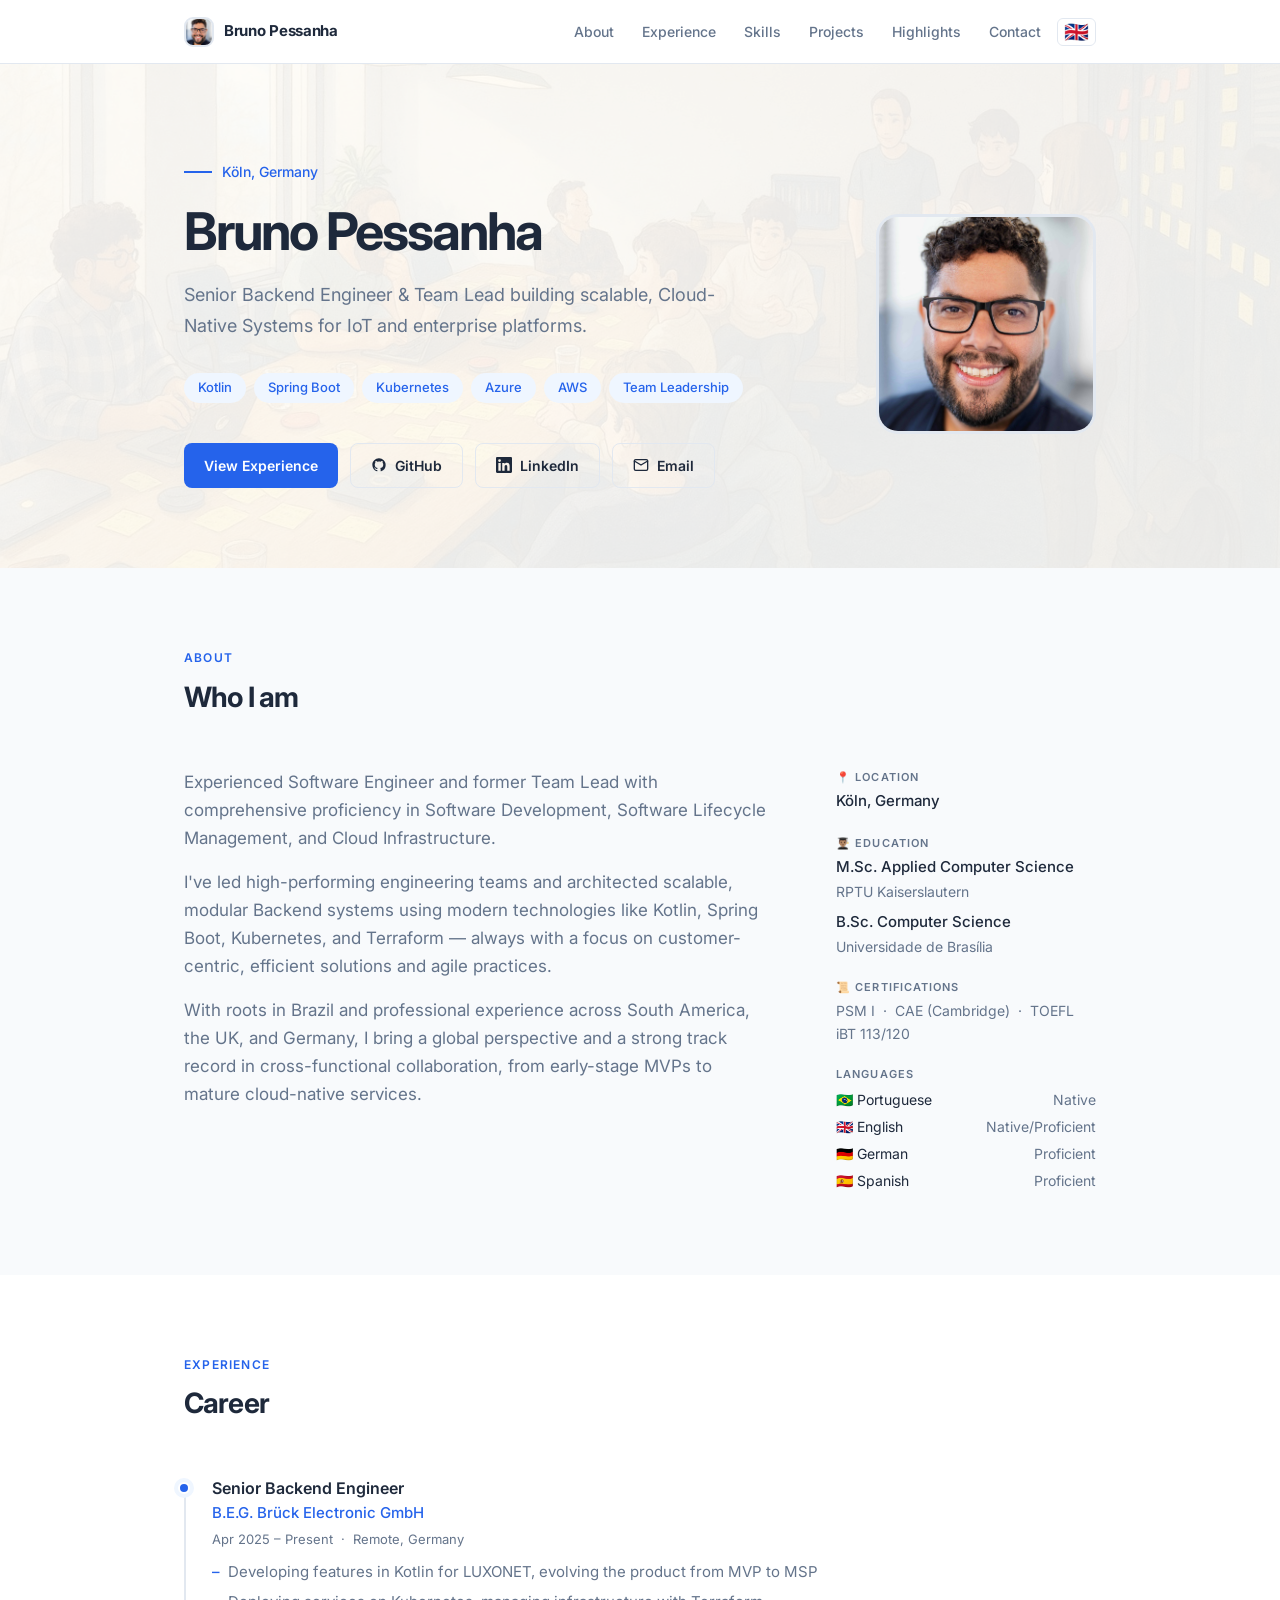
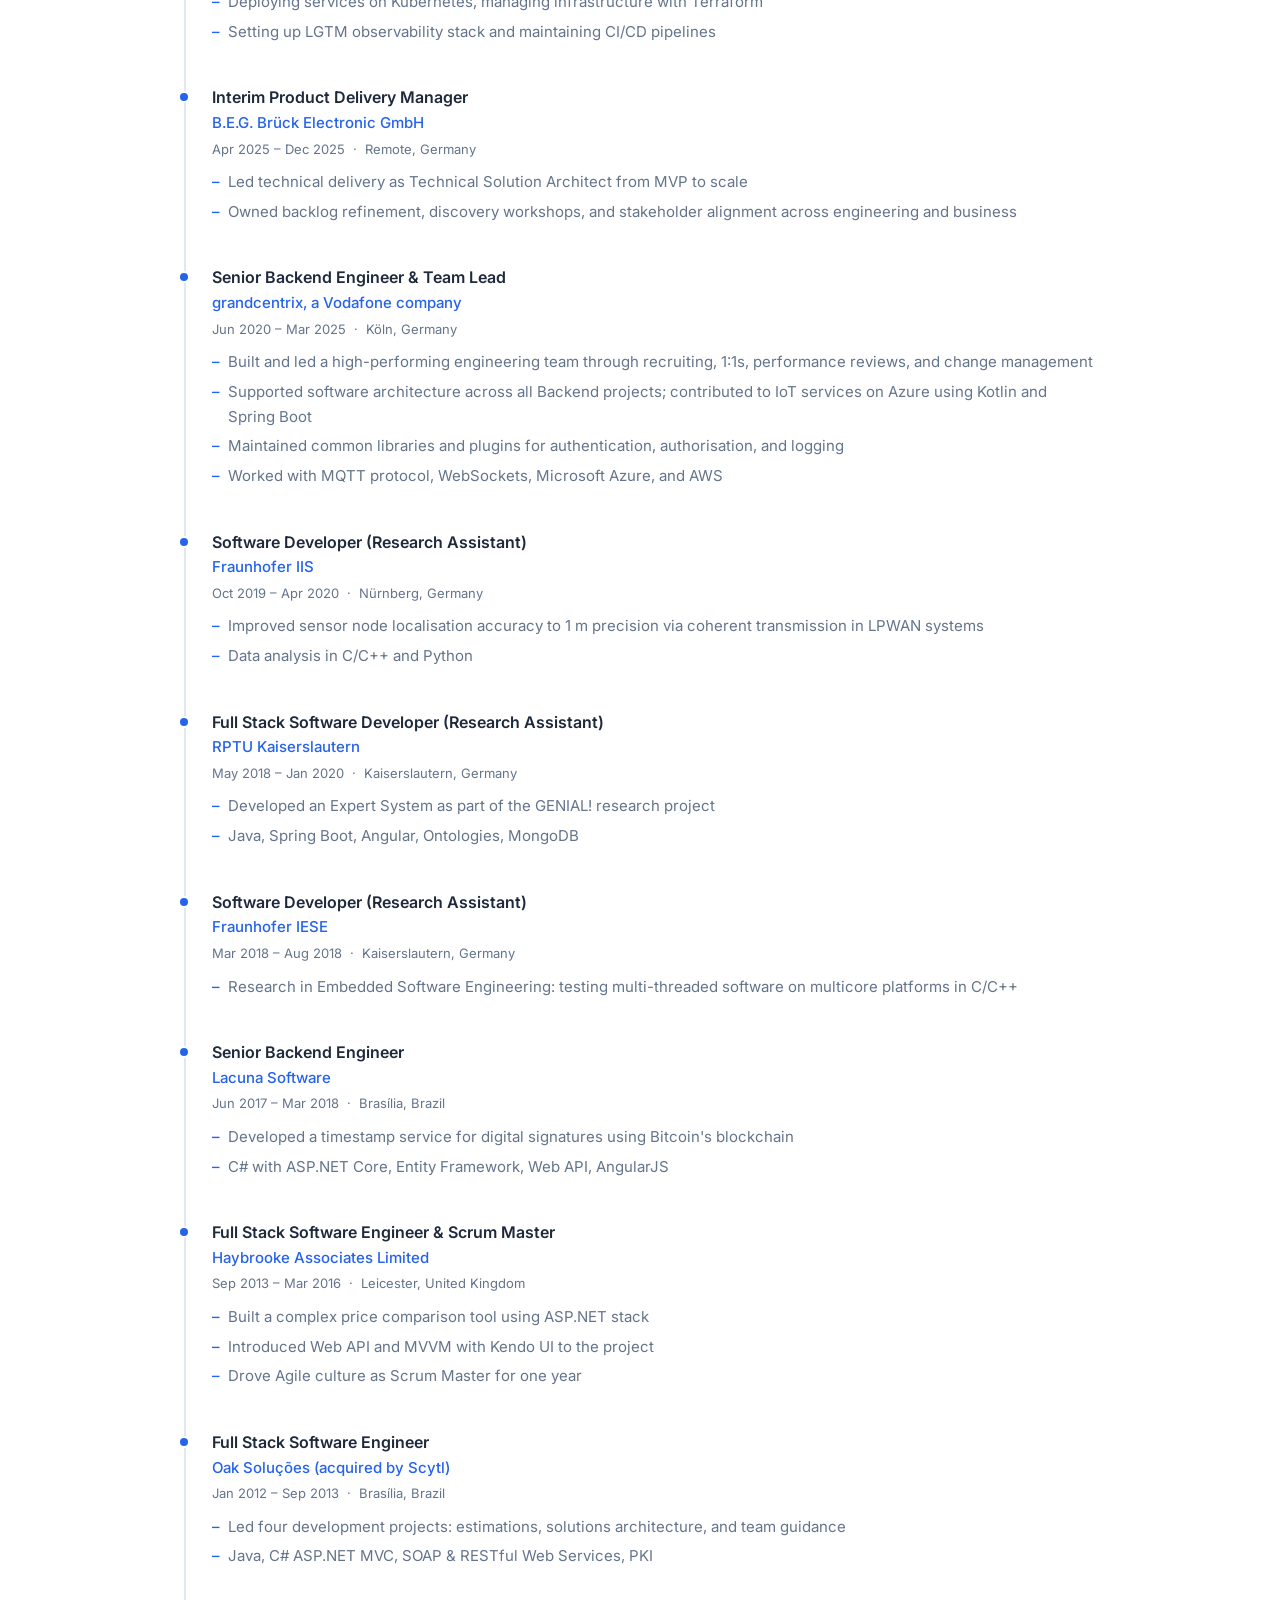
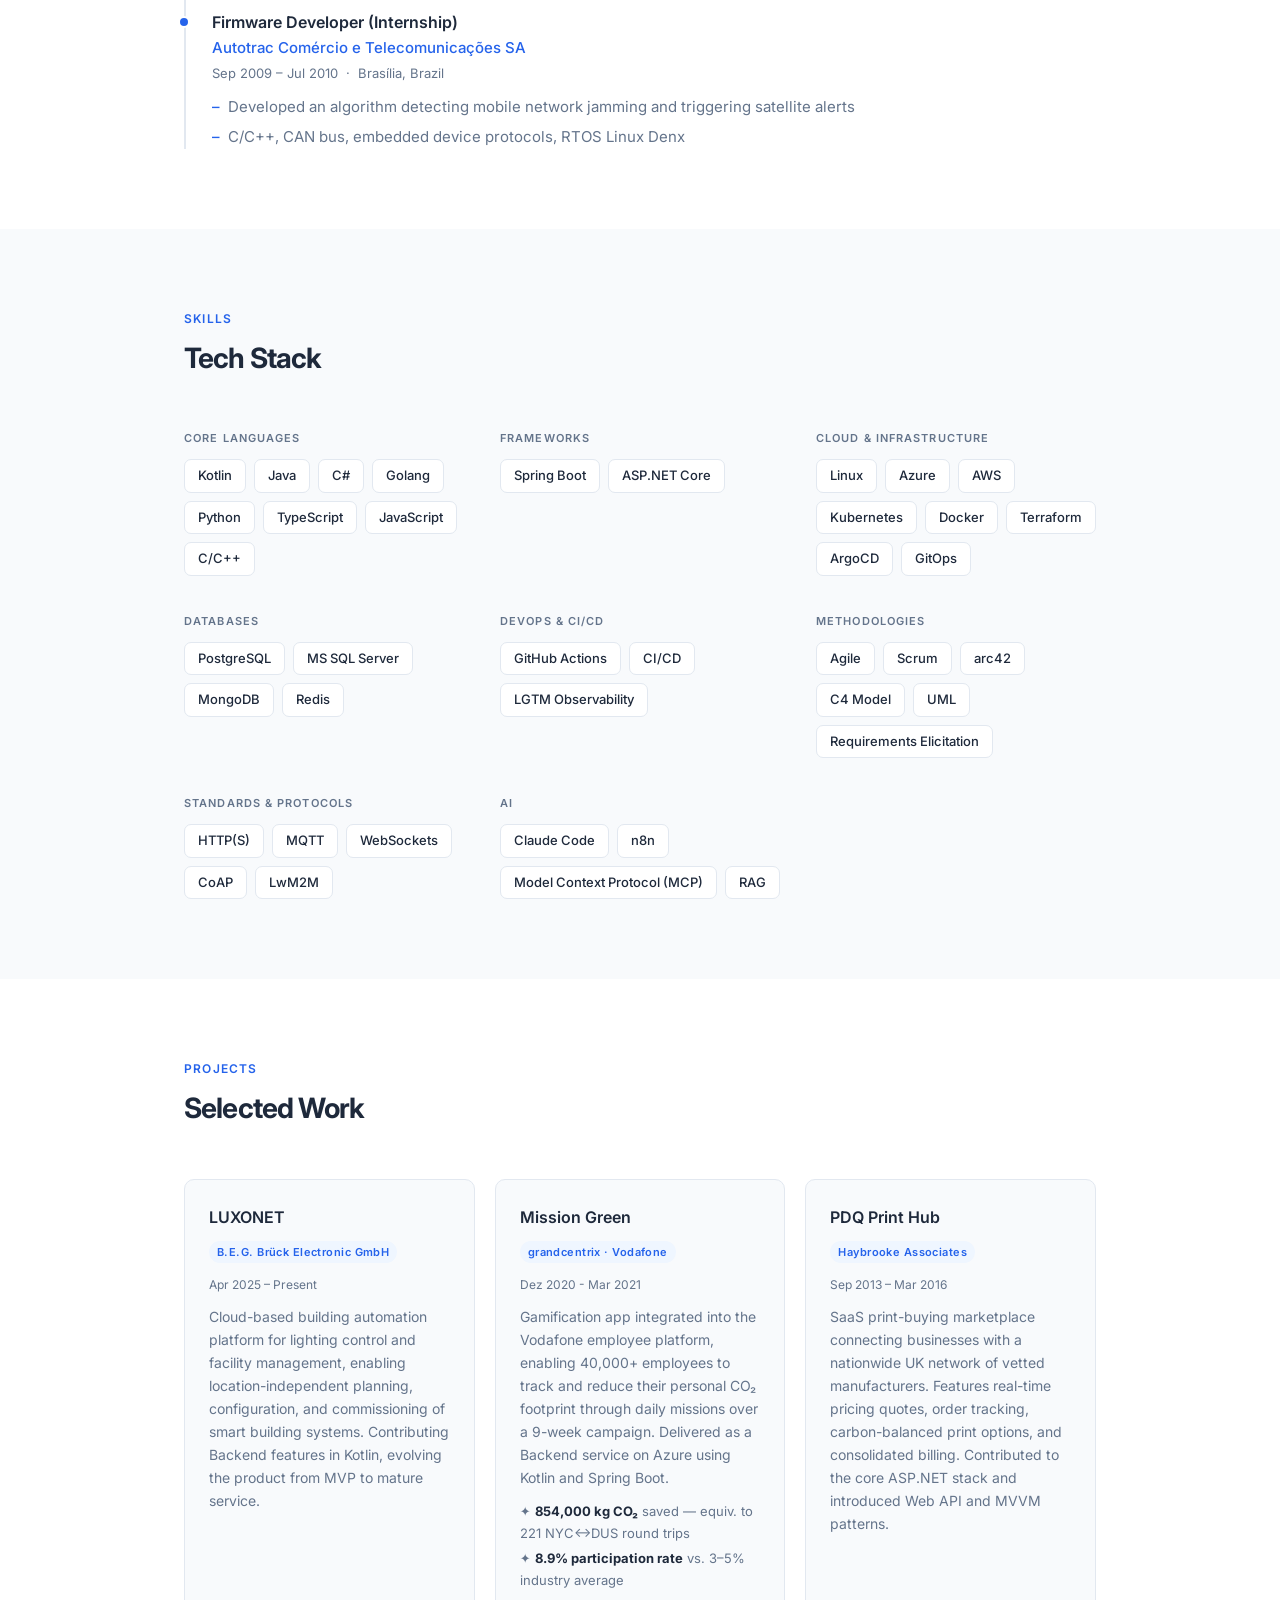
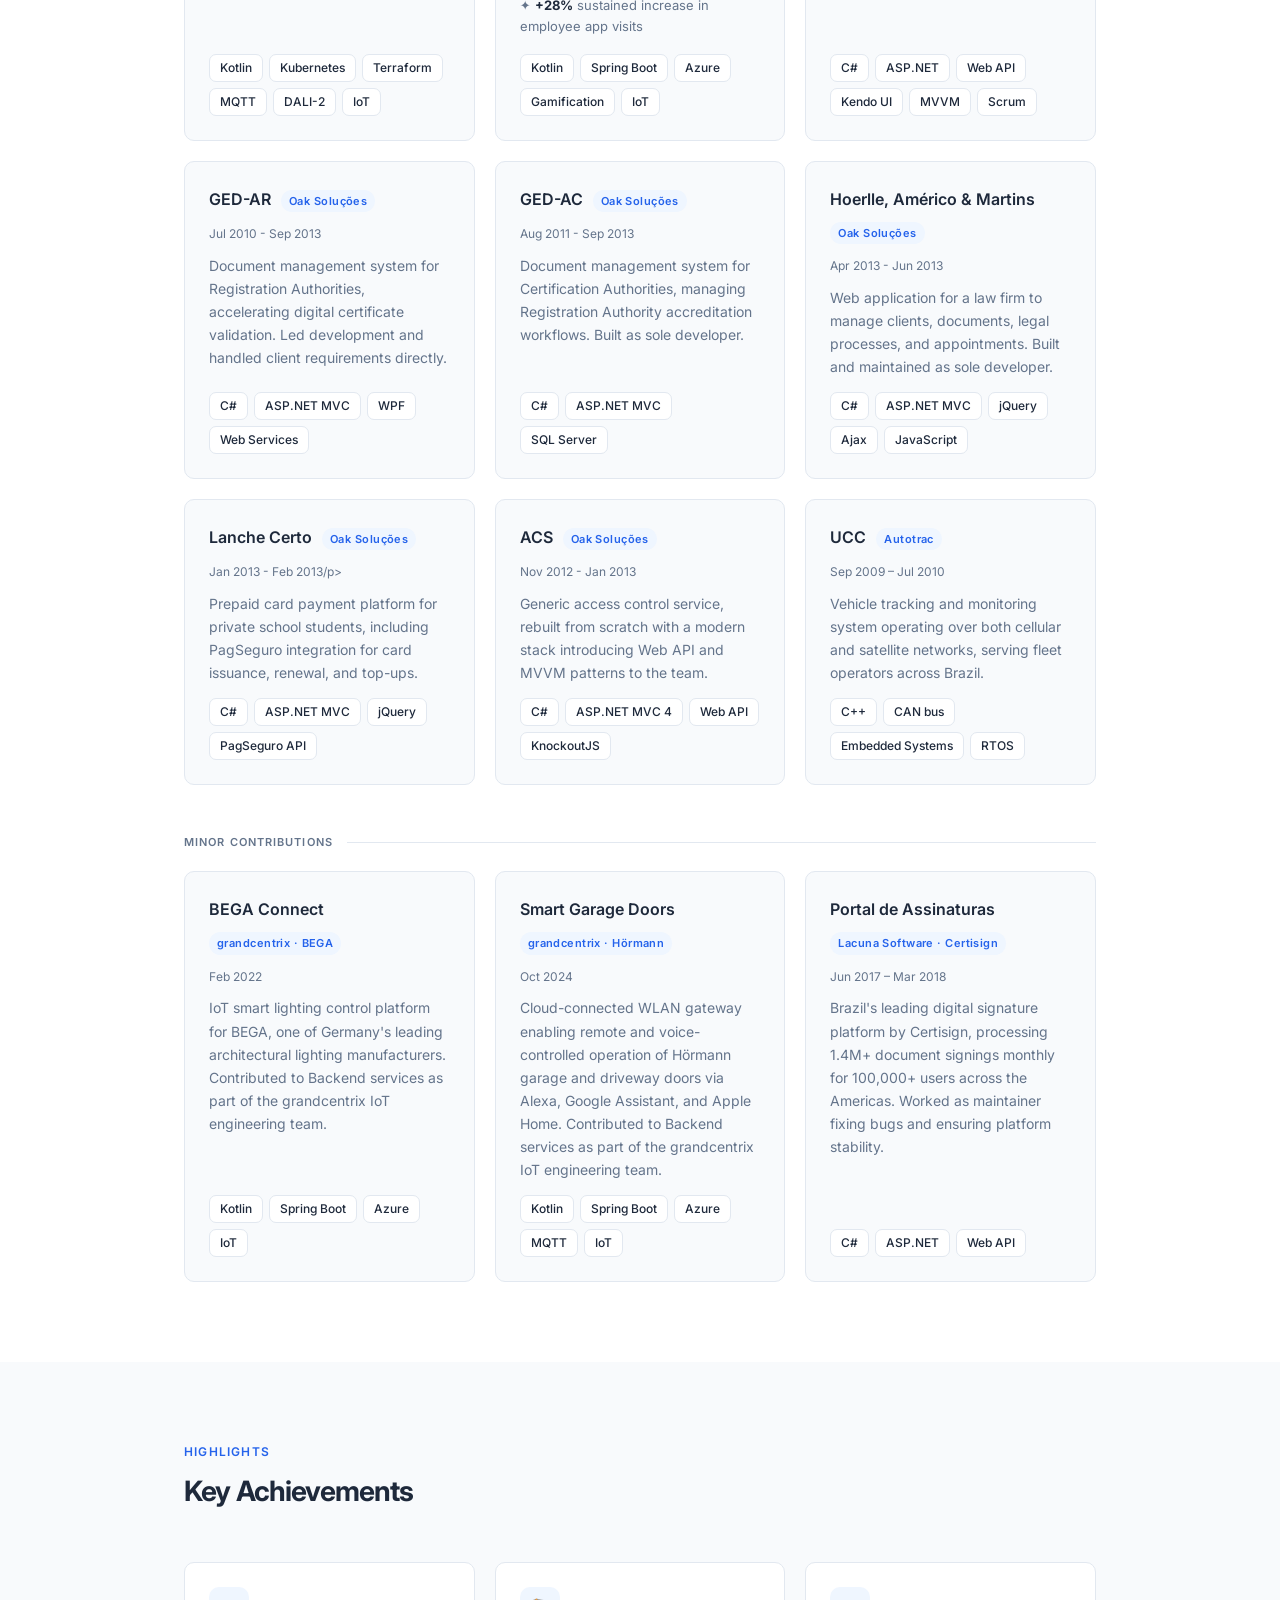
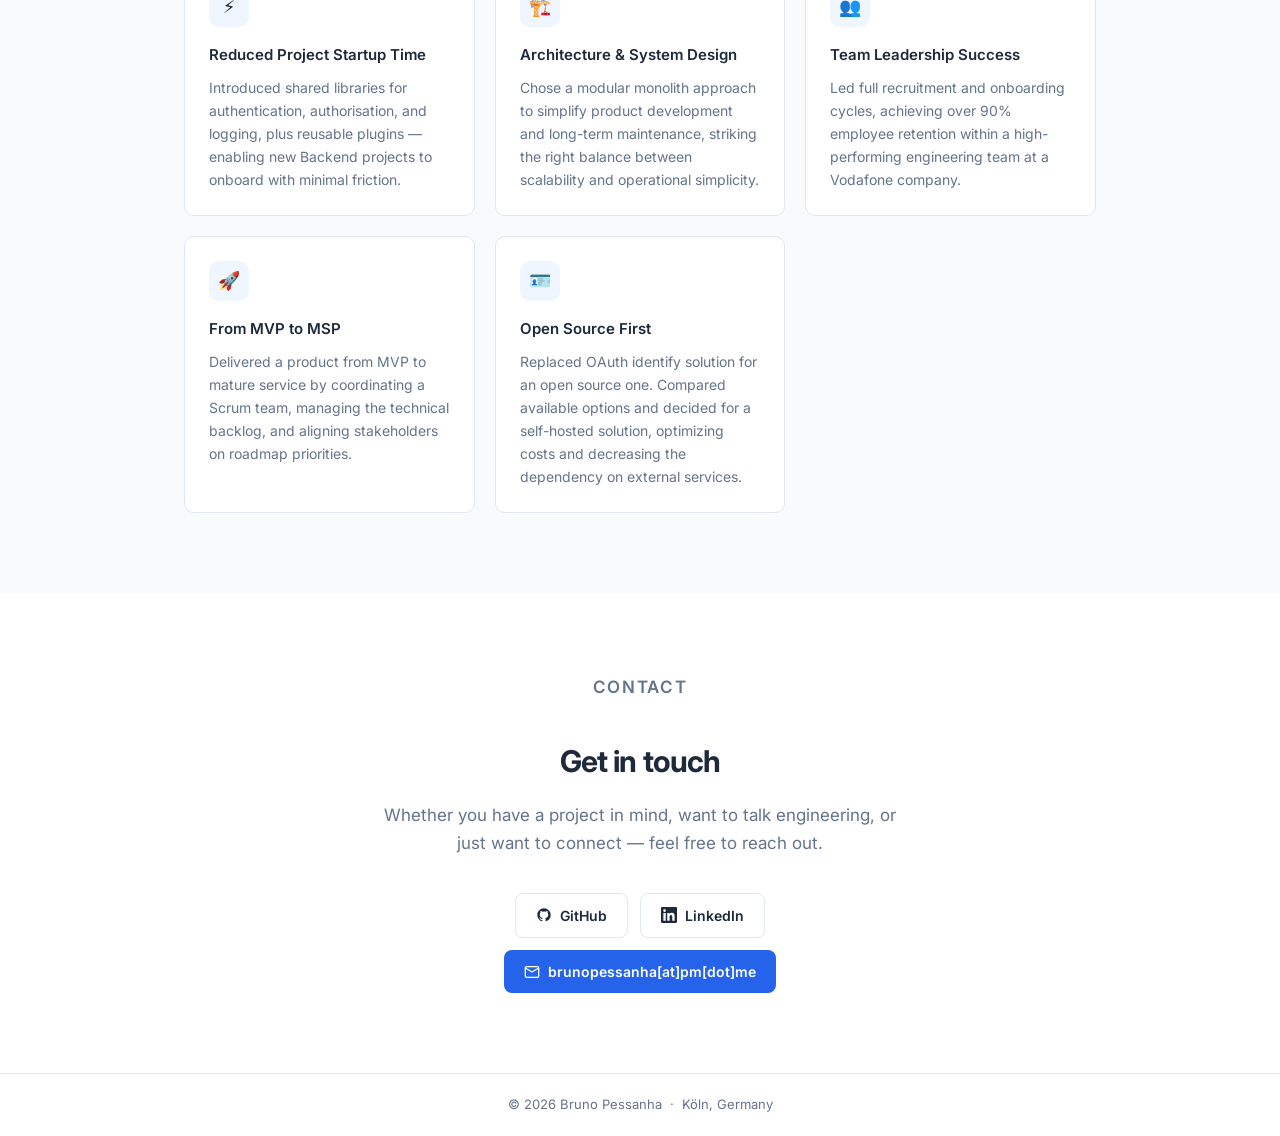
==== commit b95c3554: "add missing project date range" ====
--- a/index.html
+++ b/index.html
@@ -5,644 +5,21 @@
   <meta name="viewport" content="width=device-width, initial-scale=1.0">
   <meta name="description" content="Bruno Pessanha – Senior Backend Engineer & Team Lead based in Köln, Germany.">
   <title>Bruno Pessanha – Senior Backend Engineer</title>
+  <!-- Open Graph / social preview -->
+  <meta property="og:title"       content="Bruno Pessanha – Senior Backend Engineer">
+  <meta property="og:description" content="Senior Backend Engineer & Team Lead building scalable, Cloud-Native Systems for IoT and enterprise platforms.">
+  <meta property="og:url"         content="https://bruno.pessanha.de">
+  <meta property="og:type"        content="website">
+  <meta property="og:image"       content="https://bruno.pessanha.de/img/Bruno.jpg">
+  <meta name="twitter:card"       content="summary">
+  <!-- Canonical URL -->
+  <link rel="canonical" href="https://bruno.pessanha.de">
+  <!-- Favicon -->
+  <link rel="icon" type="image/svg+xml" href="img/favicon.svg">
   <link rel="preconnect" href="https://fonts.googleapis.com">
   <link rel="preconnect" href="https://fonts.gstatic.com" crossorigin>
   <link href="https://fonts.googleapis.com/css2?family=Inter:wght@300;400;500;600;700&display=swap" rel="stylesheet">
-  <style>
-    :root {
-      --bg:           #ffffff;
-      --bg-alt:       #F8FAFC;
-      --border:       #E2E8F0;
-      --text:         #1E293B;
-      --text-muted:   #64748B;
-      --accent:       #2563EB;
-      --accent-hover: #1D4ED8;
-      --accent-light: #EFF6FF;
-      --nav-h:        64px;
-      --max-w:        960px;
-      --radius:       10px;
-    }
-
-    *, *::before, *::after { margin: 0; padding: 0; box-sizing: border-box; }
-    html { scroll-behavior: smooth; }
-
-    body {
-      font-family: 'Inter', system-ui, sans-serif;
-      color: var(--text);
-      background: var(--bg);
-      line-height: 1.65;
-      font-size: 16px;
-    }
-
-    /* ─── Nav ─── */
-    nav {
-      position: sticky;
-      top: 0;
-      z-index: 100;
-      background: rgba(255,255,255,0.92);
-      backdrop-filter: blur(10px);
-      -webkit-backdrop-filter: blur(10px);
-      border-bottom: 1px solid var(--border);
-      height: var(--nav-h);
-      display: flex;
-      align-items: center;
-    }
-
-    .nav-inner {
-      max-width: var(--max-w);
-      margin: 0 auto;
-      padding: 0 24px;
-      width: 100%;
-      display: flex;
-      align-items: center;
-      justify-content: space-between;
-    }
-
-    .nav-logo {
-      font-weight: 700;
-      font-size: 0.9375rem;
-      color: var(--text);
-      text-decoration: none;
-      letter-spacing: -0.02em;
-      opacity: 0;
-      transform: translateX(-6px);
-      transition: opacity 0.3s, transform 0.3s;
-      pointer-events: none;
-    }
-
-    nav.scrolled .nav-logo {
-      opacity: 1;
-      transform: translateX(0);
-      pointer-events: auto;
-    }
-
-    .nav-right {
-      display: flex;
-      align-items: center;
-      gap: 16px;
-    }
-
-    .nav-links {
-      display: flex;
-      gap: 28px;
-      list-style: none;
-    }
-
-    .nav-links a {
-      font-size: 0.875rem;
-      font-weight: 500;
-      color: var(--text-muted);
-      text-decoration: none;
-      transition: color 0.15s;
-    }
-
-    .nav-links a:hover { color: var(--accent); }
-
-    .nav-brand {
-      display: flex;
-      align-items: center;
-      gap: 10px;
-    }
-
-    .nav-avatar {
-      width: 30px;
-      height: 30px;
-      border-radius: 30%;
-      object-fit: cover;
-      object-position: center;
-      border: 2px solid var(--border);
-      opacity: 0;
-      transform: scale(0.6);
-      transition: opacity 0.3s, transform 0.3s;
-      pointer-events: none;
-    }
-
-    nav.scrolled .nav-avatar {
-      opacity: 1;
-      transform: scale(1);
-    }
-
-    .lang-toggle {
-      font-size: 1.25rem;
-      line-height: 1;
-      padding: 3px 6px;
-      border-radius: 6px;
-      border: 1px solid var(--border);
-      background: transparent;
-      cursor: pointer;
-      transition: border-color 0.15s, transform 0.15s;
-      flex-shrink: 0;
-    }
-
-    .lang-toggle:hover { border-color: var(--accent); transform: scale(1.1); }
-
-    /* ─── Layout helpers ─── */
-    .container {
-      max-width: var(--max-w);
-      margin: 0 auto;
-      padding: 0 24px;
-    }
-
-    .section-label {
-      font-size: 0.75rem;
-      font-weight: 600;
-      letter-spacing: 0.1em;
-      text-transform: uppercase;
-      color: var(--accent);
-      margin-bottom: 6px;
-    }
-
-    .section-title {
-      font-size: 1.75rem;
-      font-weight: 700;
-      letter-spacing: -0.03em;
-      color: var(--text);
-      margin-bottom: 48px;
-    }
-
-    /* ─── Buttons ─── */
-    .btn {
-      display: inline-flex;
-      align-items: center;
-      gap: 8px;
-      padding: 10px 20px;
-      border-radius: 8px;
-      font-size: 0.875rem;
-      font-weight: 600;
-      text-decoration: none;
-      transition: all 0.15s;
-      cursor: pointer;
-      border: none;
-    }
-
-    .btn-primary { background: var(--accent); color: #fff; }
-    .btn-primary:hover { background: var(--accent-hover); }
-
-    .btn-outline {
-      background: transparent;
-      color: var(--text);
-      border: 1px solid var(--border);
-    }
-    .btn-outline:hover { border-color: var(--accent); color: var(--accent); }
-
-    .icon { width: 16px; height: 16px; flex-shrink: 0; }
-
-    /* ─── Hero ─── */
-    .hero {
-      padding: 96px 0 80px;
-      background: var(--bg);
-      position: relative;
-      overflow: hidden;
-    }
-
-    .hero::before {
-      content: '';
-      position: absolute;
-      inset: 0;
-      background: url('bg.jpeg') center / cover no-repeat;
-      opacity: 0.1;
-      z-index: 0;
-    }
-
-    .hero .container { position: relative; z-index: 1; }
-
-    .hero-eyebrow {
-      display: flex;
-      align-items: center;
-      gap: 10px;
-      font-size: 0.875rem;
-      font-weight: 500;
-      color: var(--accent);
-      margin-bottom: 20px;
-    }
-
-    .hero-eyebrow::before {
-      content: '';
-      width: 28px;
-      height: 2px;
-      background: var(--accent);
-      flex-shrink: 0;
-    }
-
-    .hero h1 {
-      font-size: clamp(2.2rem, 5vw, 3.25rem);
-      font-weight: 700;
-      letter-spacing: -0.04em;
-      line-height: 1.1;
-      margin-bottom: 20px;
-    }
-
-    .hero-subtitle {
-      font-size: 1.125rem;
-      color: var(--text-muted);
-      max-width: 540px;
-      margin-bottom: 32px;
-      line-height: 1.7;
-    }
-
-    .hero-tags {
-      display: flex;
-      flex-wrap: wrap;
-      gap: 8px;
-      margin-bottom: 40px;
-    }
-
-    .pill {
-      font-size: 0.8125rem;
-      font-weight: 500;
-      padding: 4px 14px;
-      border-radius: 9999px;
-      background: var(--accent-light);
-      color: var(--accent);
-    }
-
-    .hero-cta {
-      display: flex;
-      gap: 12px;
-      flex-wrap: wrap;
-    }
-
-    /* ─── About ─── */
-    #about { padding: 80px 0; background: var(--bg-alt); }
-
-    .about-grid {
-      display: grid;
-      grid-template-columns: 1fr 260px;
-      gap: 64px;
-      align-items: start;
-    }
-
-    .about-text p {
-      color: var(--text-muted);
-      font-size: 1.0625rem;
-      margin-bottom: 16px;
-    }
-
-    .about-text p:last-child { margin-bottom: 0; }
-
-    .about-sidebar {
-      display: flex;
-      flex-direction: column;
-      gap: 20px;
-    }
-
-    .sidebar-block { display: flex; flex-direction: column; gap: 3px; }
-
-    .sidebar-label {
-      font-size: 0.6875rem;
-      font-weight: 600;
-      letter-spacing: 0.1em;
-      text-transform: uppercase;
-      color: var(--text-muted);
-    }
-
-    .sidebar-value {
-      font-size: 0.9375rem;
-      font-weight: 500;
-      color: var(--text);
-    }
-
-    .sidebar-value small {
-      display: block;
-      font-weight: 400;
-      font-size: 0.875rem;
-      color: var(--text-muted);
-    }
-
-    .lang-row {
-      display: flex;
-      justify-content: space-between;
-      font-size: 0.875rem;
-      padding: 2px 0;
-    }
-
-    .lang-row span:last-child { color: var(--text-muted); }
-
-    /* ─── Experience ─── */
-    #experience { padding: 80px 0; background: var(--bg); }
-
-    .timeline { position: relative; padding-left: 28px; }
-
-    .timeline::before {
-      content: '';
-      position: absolute;
-      left: 0;
-      top: 8px;
-      bottom: 0;
-      width: 2px;
-      background: var(--border);
-    }
-
-    .tl-item { position: relative; padding-bottom: 40px; }
-    .tl-item:last-child { padding-bottom: 0; }
-
-    .tl-dot {
-      position: absolute;
-      left: -34px;
-      top: 7px;
-      width: 12px;
-      height: 12px;
-      border-radius: 50%;
-      background: var(--accent);
-      border: 2px solid var(--bg);
-    }
-
-    .tl-item:first-child .tl-dot {
-      box-shadow: 0 0 0 4px var(--accent-light);
-    }
-
-    .tl-role {
-      font-size: 1rem;
-      font-weight: 600;
-      color: var(--text);
-    }
-
-    .tl-company {
-      font-size: 0.9375rem;
-      font-weight: 500;
-      color: var(--accent);
-      margin-bottom: 3px;
-    }
-
-    .tl-meta {
-      font-size: 0.8125rem;
-      color: var(--text-muted);
-      margin-bottom: 10px;
-    }
-
-    .tl-bullets { list-style: none; display: flex; flex-direction: column; gap: 5px; }
-
-    .tl-bullets li {
-      font-size: 0.9375rem;
-      color: var(--text-muted);
-      padding-left: 16px;
-      position: relative;
-    }
-
-    .tl-bullets li::before {
-      content: '–';
-      position: absolute;
-      left: 0;
-      color: var(--accent);
-      font-weight: 500;
-    }
-
-    /* ─── Skills ─── */
-    #skills { padding: 80px 0; background: var(--bg-alt); }
-
-    .skills-grid {
-      display: grid;
-      grid-template-columns: repeat(auto-fill, minmax(260px, 1fr));
-      gap: 36px;
-    }
-
-    .skill-group h3 {
-      font-size: 0.6875rem;
-      font-weight: 600;
-      letter-spacing: 0.1em;
-      text-transform: uppercase;
-      color: var(--text-muted);
-      margin-bottom: 12px;
-    }
-
-    .tags { display: flex; flex-wrap: wrap; gap: 8px; }
-
-    .tag {
-      font-size: 0.8125rem;
-      font-weight: 500;
-      padding: 5px 13px;
-      border-radius: 7px;
-      background: var(--bg);
-      border: 1px solid var(--border);
-      color: var(--text);
-      transition: border-color 0.15s, color 0.15s;
-    }
-
-    .tag:hover { border-color: var(--accent); color: var(--accent); }
-
-    /* ─── Projects ─── */
-    #projects { padding: 80px 0; background: var(--bg); }
-
-    .projects-grid {
-      display: grid;
-      grid-template-columns: repeat(auto-fill, minmax(280px, 1fr));
-      gap: 20px;
-    }
-
-    .project-card {
-      padding: 24px;
-      border: 1px solid var(--border);
-      border-radius: var(--radius);
-      background: var(--bg-alt);
-      display: flex;
-      flex-direction: column;
-      gap: 10px;
-      transition: box-shadow 0.2s, border-color 0.2s, transform 0.2s;
-    }
-
-    .project-card:hover {
-      box-shadow: 0 6px 24px rgba(0,0,0,0.07);
-      border-color: var(--accent);
-      transform: translateY(-2px);
-    }
-
-    .project-header {
-      display: flex;
-      align-items: baseline;
-      gap: 10px;
-      flex-wrap: wrap;
-    }
-
-    .project-name {
-      font-size: 1rem;
-      font-weight: 600;
-    }
-
-    .project-company {
-      font-size: 0.6875rem;
-      font-weight: 600;
-      letter-spacing: 0.04em;
-      color: var(--accent);
-      background: var(--accent-light);
-      padding: 2px 8px;
-      border-radius: 9999px;
-    }
-
-    .project-date {
-      font-size: 0.75rem;
-      color: var(--text-muted);
-      margin-top: 2px;
-    }
-
-    .project-desc {
-      font-size: 0.875rem;
-      color: var(--text-muted);
-      line-height: 1.65;
-      flex: 1;
-    }
-
-    .project-tags {
-      display: flex;
-      flex-wrap: wrap;
-      gap: 6px;
-      margin-top: 4px;
-    }
-
-    .project-tags .tag { font-size: 0.75rem; padding: 3px 10px; }
-
-    .minor-title {
-      font-size: 0.6875rem;
-      font-weight: 600;
-      letter-spacing: 0.1em;
-      text-transform: uppercase;
-      color: var(--text-muted);
-      margin: 48px 0 20px;
-      display: flex;
-      align-items: center;
-      gap: 14px;
-    }
-
-    .minor-title::after {
-      content: '';
-      flex: 1;
-      height: 1px;
-      background: var(--border);
-    }
-
-    /* ─── Highlights ─── */
-    #highlights { padding: 80px 0; background: var(--bg-alt); }
-
-    .cards-grid {
-      display: grid;
-      grid-template-columns: repeat(auto-fill, minmax(270px, 1fr));
-      gap: 20px;
-    }
-
-    .card {
-      padding: 24px;
-      border: 1px solid var(--border);
-      border-radius: var(--radius);
-      background: var(--bg);
-      transition: box-shadow 0.2s, border-color 0.2s, transform 0.2s;
-    }
-
-    .card:hover {
-      box-shadow: 0 6px 24px rgba(0,0,0,0.07);
-      border-color: var(--accent);
-      transform: translateY(-2px);
-    }
-
-    .card-icon {
-      width: 40px;
-      height: 40px;
-      border-radius: 10px;
-      background: var(--accent-light);
-      display: flex;
-      align-items: center;
-      justify-content: center;
-      font-size: 1.125rem;
-      margin-bottom: 16px;
-    }
-
-    .card h3 {
-      font-size: 0.9375rem;
-      font-weight: 600;
-      margin-bottom: 8px;
-    }
-
-    .card p {
-      font-size: 0.875rem;
-      color: var(--text-muted);
-      line-height: 1.65;
-    }
-
-    /* ─── Contact ─── */
-    #contact { padding: 80px 0; background: var(--bg); }
-
-    .contact-inner {
-      text-align: center;
-      max-width: 520px;
-      margin: 0 auto;
-    }
-
-    .contact-inner h2 {
-      font-size: 1.875rem;
-      font-weight: 700;
-      letter-spacing: -0.03em;
-      margin-bottom: 14px;
-    }
-
-    .contact-inner p {
-      color: var(--text-muted);
-      font-size: 1.0625rem;
-      margin-bottom: 36px;
-    }
-
-    .contact-links {
-      display: flex;
-      justify-content: center;
-      flex-wrap: wrap;
-      gap: 12px;
-    }
-
-    /* ─── Footer ─── */
-    footer {
-      border-top: 1px solid var(--border);
-      padding: 20px 24px;
-      text-align: center;
-      font-size: 0.8125rem;
-      color: var(--text-muted);
-    }
-
-    /* ─── Profile photo ─── */
-    .hero-inner {
-      display: flex;
-      align-items: center;
-      justify-content: space-between;
-      gap: 48px;
-    }
-
-    .hero-content { flex: 1; min-width: 0; }
-
-    .profile-photo {
-      width: 220px;
-      height: 220px;
-      border-radius: 10%;
-      object-fit: cover;
-      object-position: center;
-      border: 3px solid var(--border);
-      flex-shrink: 0;
-      display: block;
-    }
-
-    /* ─── Dark mode ─── */
-    @media (prefers-color-scheme: dark) {
-      :root {
-        --bg:           #0F172A;
-        --bg-alt:       #1E293B;
-        --border:       #334155;
-        --text:         #F1F5F9;
-        --text-muted:   #94A3B8;
-        --accent:       #60A5FA;
-        --accent-hover: #93C5FD;
-        --accent-light: #1E3A5F;
-      }
-
-      nav { background: rgba(15, 23, 42, 0.92); }
-    }
-
-    /* ─── Responsive ─── */
-    @media (max-width: 700px) {
-      .nav-links { display: none; }
-      .hero { padding: 72px 0 60px; }
-      .hero h1 { font-size: 2rem; }
-      .hero-inner { flex-direction: column-reverse; gap: 32px; }
-      .profile-photo { width: 120px; height: 120px; }
-      .about-grid { grid-template-columns: 1fr; gap: 40px; }
-      .section-title { margin-bottom: 32px; }
-      #about, #experience, #skills, #projects, #highlights, #contact { padding: 60px 0; }
-    }
-  </style>
+  <link rel="stylesheet" href="css/style.css">
 </head>
 <body>
 
@@ -650,7 +27,7 @@
   <nav>
     <div class="nav-inner">
       <div class="nav-brand">
-        <img src="Bruno.jpg" alt="" class="nav-avatar" aria-hidden="true">
+        <img src="img/Bruno.jpg" alt="" class="nav-avatar" aria-hidden="true">
         <a href="#" class="nav-logo">Bruno Pessanha</a>
       </div>
       <div class="nav-right">
@@ -710,7 +87,7 @@
           </div>
         </div>
         <div class="hero-photo">
-          <img src="Bruno.jpg" alt="Bruno Pessanha" class="profile-photo">
+          <img src="img/Bruno.jpg" alt="Bruno Pessanha" class="profile-photo">
         </div>
       </div>
     </div>
@@ -1026,7 +403,7 @@
             <h3 class="project-name">Mission Green</h3>
             <span class="project-company">grandcentrix · Vodafone</span>
           </div>
-          <p class="project-date"><!-- TODO: add date range --></p>
+          <p class="project-date">Dez 2020 - Mar 2021</p>
           <p class="project-desc" data-i18n="projects.mgreen.desc">Gamification app integrated into the Vodafone employee platform, enabling 40,000+ employees to track and reduce their personal CO₂ footprint through daily missions over a 9-week campaign. Delivered as a Backend service on Azure using Kotlin and Spring Boot.</p>
           <ul style="list-style:none;display:flex;flex-direction:column;gap:4px;margin:2px 0">
             <li style="font-size:0.8125rem;color:var(--text-muted)" data-i18n="projects.mgreen.stat1">✦ <strong style="color:var(--text)">854,000 kg CO₂</strong> saved — equiv. to 221 NYC↔DUS round trips</li>
@@ -1064,7 +441,7 @@
             <h3 class="project-name">GED-AR</h3>
             <span class="project-company">Oak Soluções</span>
           </div>
-          <p class="project-date"><!-- TODO: add date range --></p>
+          <p class="project-date">Jul 2010 - Sep 2013</p>
           <p class="project-desc" data-i18n="projects.gedar.desc">Document management system for Registration Authorities, accelerating digital certificate validation. Led development and handled client requirements directly.</p>
           <div class="project-tags">
             <span class="tag">C#</span>
@@ -1079,7 +456,7 @@
             <h3 class="project-name">GED-AC</h3>
             <span class="project-company">Oak Soluções</span>
           </div>
-          <p class="project-date"><!-- TODO: add date range --></p>
+          <p class="project-date">Aug 2011 - Sep 2013</p>
           <p class="project-desc" data-i18n="projects.gedac.desc">Document management system for Certification Authorities, managing Registration Authority accreditation workflows. Built as sole developer.</p>
           <div class="project-tags">
             <span class="tag">C#</span>
@@ -1093,7 +470,7 @@
             <h3 class="project-name">Hoerlle, Américo &amp; Martins</h3>
             <span class="project-company">Oak Soluções</span>
           </div>
-          <p class="project-date"><!-- TODO: add date range --></p>
+          <p class="project-date">Apr 2013 - Jun 2013</p>
           <p class="project-desc" data-i18n="projects.hoerlle.desc">Web application for a law firm to manage clients, documents, legal processes, and appointments. Built and maintained as sole developer.</p>
           <div class="project-tags">
             <span class="tag">C#</span>
@@ -1109,7 +486,7 @@
             <h3 class="project-name">Lanche Certo</h3>
             <span class="project-company">Oak Soluções</span>
           </div>
-          <p class="project-date"><!-- TODO: add date range --></p>
+          <p class="project-date">Jan 2013 - Feb 2013/p>
           <p class="project-desc" data-i18n="projects.lanche.desc">Prepaid card payment platform for private school students, including PagSeguro integration for card issuance, renewal, and top-ups.</p>
           <div class="project-tags">
             <span class="tag">C#</span>
@@ -1124,7 +501,7 @@
             <h3 class="project-name">ACS</h3>
             <span class="project-company">Oak Soluções</span>
           </div>
-          <p class="project-date"><!-- TODO: add date range --></p>
+          <p class="project-date">Nov 2012 - Jan 2013</p>
           <p class="project-desc" data-i18n="projects.acs.desc">Generic access control service, rebuilt from scratch with a modern stack introducing Web API and MVVM patterns to the team.</p>
           <div class="project-tags">
             <span class="tag">C#</span>
@@ -1158,7 +535,7 @@
             <h3 class="project-name">BEGA Connect</h3>
             <span class="project-company">grandcentrix · BEGA</span>
           </div>
-          <p class="project-date"><!-- TODO: add date range --></p>
+          <p class="project-date">Feb 2022</p>
           <p class="project-desc" data-i18n="projects.bega.desc">IoT smart lighting control platform for BEGA, one of Germany's leading architectural lighting manufacturers. Contributed to Backend services as part of the grandcentrix IoT engineering team.</p>
           <div class="project-tags">
             <span class="tag">Kotlin</span>
@@ -1173,7 +550,7 @@
             <h3 class="project-name">Smart Garage Doors</h3>
             <span class="project-company">grandcentrix · Hörmann</span>
           </div>
-          <p class="project-date"><!-- TODO: add date range --></p>
+          <p class="project-date">Oct 2024</p>
           <p class="project-desc" data-i18n="projects.garage.desc">Cloud-connected WLAN gateway enabling remote and voice-controlled operation of Hörmann garage and driveway doors via Alexa, Google Assistant, and Apple Home. Contributed to Backend services as part of the grandcentrix IoT engineering team.</p>
           <div class="project-tags">
             <span class="tag">Kotlin</span>
@@ -1280,43 +657,6 @@
 
   <script src="lang/en.js"></script>
   <script src="lang/de.js"></script>
-  <script>
-    (function () {
-      // ── Scroll nav ──
-      var nav  = document.querySelector('nav');
-      var hero = document.querySelector('.hero');
-      new IntersectionObserver(function (entries) {
-        nav.classList.toggle('scrolled', !entries[0].isIntersecting);
-      }, { threshold: 0 }).observe(hero);
-
-      // ── i18n ──
-      var TRANSLATIONS = { en: I18N_EN, de: I18N_DE };
-
-
-      function setLang(lang) {
-        document.documentElement.lang = lang;
-        localStorage.setItem('lang', lang);
-        document.querySelectorAll('[data-i18n]').forEach(function (el) {
-          var key = el.dataset.i18n;
-          if (TRANSLATIONS[lang] && TRANSLATIONS[lang][key] !== undefined) {
-            el.innerHTML = TRANSLATIONS[lang][key];
-          }
-        });
-        var btn = document.getElementById('lang-toggle');
-        if (btn) btn.textContent = lang === 'en' ? '🇬🇧' : '🇩🇪';
-      }
-
-      var saved   = localStorage.getItem('lang');
-      var browser = (navigator.language || navigator.userLanguage || '').toLowerCase();
-      var initial = saved || (browser.startsWith('de') ? 'de' : 'en');
-
-      document.getElementById('lang-toggle').addEventListener('click', function () {
-        var current = localStorage.getItem('lang') || initial;
-        setLang(current === 'en' ? 'de' : 'en');
-      });
-
-      setLang(initial);
-    })();
-  </script>
+  <script src="js/main.js"></script>
 </body>
 </html>
--- a/css/style.css
+++ b/css/style.css
@@ -0,0 +1,633 @@
+:root {
+  --bg:           #ffffff;
+  --bg-alt:       #F8FAFC;
+  --border:       #E2E8F0;
+  --text:         #1E293B;
+  --text-muted:   #64748B;
+  --accent:       #2563EB;
+  --accent-hover: #1D4ED8;
+  --accent-light: #EFF6FF;
+  --nav-h:        64px;
+  --max-w:        960px;
+  --radius:       10px;
+}
+
+*, *::before, *::after { margin: 0; padding: 0; box-sizing: border-box; }
+html { scroll-behavior: smooth; }
+
+body {
+  font-family: 'Inter', system-ui, sans-serif;
+  color: var(--text);
+  background: var(--bg);
+  line-height: 1.65;
+  font-size: 16px;
+}
+
+/* ─── Nav ─── */
+nav {
+  position: sticky;
+  top: 0;
+  z-index: 100;
+  background: rgba(255,255,255,0.92);
+  backdrop-filter: blur(10px);
+  -webkit-backdrop-filter: blur(10px);
+  border-bottom: 1px solid var(--border);
+  height: var(--nav-h);
+  display: flex;
+  align-items: center;
+}
+
+.nav-inner {
+  max-width: var(--max-w);
+  margin: 0 auto;
+  padding: 0 24px;
+  width: 100%;
+  display: flex;
+  align-items: center;
+  justify-content: space-between;
+}
+
+.nav-logo {
+  font-weight: 700;
+  font-size: 0.9375rem;
+  color: var(--text);
+  text-decoration: none;
+  letter-spacing: -0.02em;
+  opacity: 0;
+  transform: translateX(-6px);
+  transition: opacity 0.3s, transform 0.3s;
+  pointer-events: none;
+}
+
+nav.scrolled .nav-logo {
+  opacity: 1;
+  transform: translateX(0);
+  pointer-events: auto;
+}
+
+.nav-right {
+  display: flex;
+  align-items: center;
+  gap: 16px;
+}
+
+.nav-links {
+  display: flex;
+  gap: 28px;
+  list-style: none;
+}
+
+.nav-links a {
+  font-size: 0.875rem;
+  font-weight: 500;
+  color: var(--text-muted);
+  text-decoration: none;
+  transition: color 0.15s;
+}
+
+.nav-links a:hover { color: var(--accent); }
+
+.nav-brand {
+  display: flex;
+  align-items: center;
+  gap: 10px;
+}
+
+.nav-avatar {
+  width: 30px;
+  height: 30px;
+  border-radius: 30%;
+  object-fit: cover;
+  object-position: center;
+  border: 2px solid var(--border);
+  opacity: 0;
+  transform: scale(0.6);
+  transition: opacity 0.3s, transform 0.3s;
+  pointer-events: none;
+}
+
+nav.scrolled .nav-avatar {
+  opacity: 1;
+  transform: scale(1);
+}
+
+.lang-toggle {
+  font-size: 1.25rem;
+  line-height: 1;
+  padding: 3px 6px;
+  border-radius: 6px;
+  border: 1px solid var(--border);
+  background: transparent;
+  cursor: pointer;
+  transition: border-color 0.15s, transform 0.15s;
+  flex-shrink: 0;
+}
+
+.lang-toggle:hover { border-color: var(--accent); transform: scale(1.1); }
+
+/* ─── Layout helpers ─── */
+.container {
+  max-width: var(--max-w);
+  margin: 0 auto;
+  padding: 0 24px;
+}
+
+.section-label {
+  font-size: 0.75rem;
+  font-weight: 600;
+  letter-spacing: 0.1em;
+  text-transform: uppercase;
+  color: var(--accent);
+  margin-bottom: 6px;
+}
+
+.section-title {
+  font-size: 1.75rem;
+  font-weight: 700;
+  letter-spacing: -0.03em;
+  color: var(--text);
+  margin-bottom: 48px;
+}
+
+/* ─── Buttons ─── */
+.btn {
+  display: inline-flex;
+  align-items: center;
+  gap: 8px;
+  padding: 10px 20px;
+  border-radius: 8px;
+  font-size: 0.875rem;
+  font-weight: 600;
+  text-decoration: none;
+  transition: all 0.15s;
+  cursor: pointer;
+  border: none;
+}
+
+.btn-primary { background: var(--accent); color: #fff; }
+.btn-primary:hover { background: var(--accent-hover); }
+
+.btn-outline {
+  background: transparent;
+  color: var(--text);
+  border: 1px solid var(--border);
+}
+.btn-outline:hover { border-color: var(--accent); color: var(--accent); }
+
+.icon { width: 16px; height: 16px; flex-shrink: 0; }
+
+/* ─── Hero ─── */
+.hero {
+  padding: 96px 0 80px;
+  background: var(--bg);
+  position: relative;
+  overflow: hidden;
+}
+
+.hero::before {
+  content: '';
+  position: absolute;
+  inset: 0;
+  background: url('../img/bg.jpeg') center / cover no-repeat;
+  opacity: 0.1;
+  z-index: 0;
+}
+
+.hero .container { position: relative; z-index: 1; }
+
+.hero-eyebrow {
+  display: flex;
+  align-items: center;
+  gap: 10px;
+  font-size: 0.875rem;
+  font-weight: 500;
+  color: var(--accent);
+  margin-bottom: 20px;
+}
+
+.hero-eyebrow::before {
+  content: '';
+  width: 28px;
+  height: 2px;
+  background: var(--accent);
+  flex-shrink: 0;
+}
+
+.hero h1 {
+  font-size: clamp(2.2rem, 5vw, 3.25rem);
+  font-weight: 700;
+  letter-spacing: -0.04em;
+  line-height: 1.1;
+  margin-bottom: 20px;
+}
+
+.hero-subtitle {
+  font-size: 1.125rem;
+  color: var(--text-muted);
+  max-width: 540px;
+  margin-bottom: 32px;
+  line-height: 1.7;
+}
+
+.hero-tags {
+  display: flex;
+  flex-wrap: wrap;
+  gap: 8px;
+  margin-bottom: 40px;
+}
+
+.pill {
+  font-size: 0.8125rem;
+  font-weight: 500;
+  padding: 4px 14px;
+  border-radius: 9999px;
+  background: var(--accent-light);
+  color: var(--accent);
+}
+
+.hero-cta {
+  display: flex;
+  gap: 12px;
+  flex-wrap: wrap;
+}
+
+/* ─── About ─── */
+#about { padding: 80px 0; background: var(--bg-alt); }
+
+.about-grid {
+  display: grid;
+  grid-template-columns: 1fr 260px;
+  gap: 64px;
+  align-items: start;
+}
+
+.about-text p {
+  color: var(--text-muted);
+  font-size: 1.0625rem;
+  margin-bottom: 16px;
+}
+
+.about-text p:last-child { margin-bottom: 0; }
+
+.about-sidebar {
+  display: flex;
+  flex-direction: column;
+  gap: 20px;
+}
+
+.sidebar-block { display: flex; flex-direction: column; gap: 3px; }
+
+.sidebar-label {
+  font-size: 0.6875rem;
+  font-weight: 600;
+  letter-spacing: 0.1em;
+  text-transform: uppercase;
+  color: var(--text-muted);
+}
+
+.sidebar-value {
+  font-size: 0.9375rem;
+  font-weight: 500;
+  color: var(--text);
+}
+
+.sidebar-value small {
+  display: block;
+  font-weight: 400;
+  font-size: 0.875rem;
+  color: var(--text-muted);
+}
+
+.lang-row {
+  display: flex;
+  justify-content: space-between;
+  font-size: 0.875rem;
+  padding: 2px 0;
+}
+
+.lang-row span:last-child { color: var(--text-muted); }
+
+/* ─── Experience ─── */
+#experience { padding: 80px 0; background: var(--bg); }
+
+.timeline { position: relative; padding-left: 28px; }
+
+.timeline::before {
+  content: '';
+  position: absolute;
+  left: 0;
+  top: 8px;
+  bottom: 0;
+  width: 2px;
+  background: var(--border);
+}
+
+.tl-item { position: relative; padding-bottom: 40px; }
+.tl-item:last-child { padding-bottom: 0; }
+
+.tl-dot {
+  position: absolute;
+  left: -34px;
+  top: 7px;
+  width: 12px;
+  height: 12px;
+  border-radius: 50%;
+  background: var(--accent);
+  border: 2px solid var(--bg);
+}
+
+.tl-item:first-child .tl-dot {
+  box-shadow: 0 0 0 4px var(--accent-light);
+}
+
+.tl-role {
+  font-size: 1rem;
+  font-weight: 600;
+  color: var(--text);
+}
+
+.tl-company {
+  font-size: 0.9375rem;
+  font-weight: 500;
+  color: var(--accent);
+  margin-bottom: 3px;
+}
+
+.tl-meta {
+  font-size: 0.8125rem;
+  color: var(--text-muted);
+  margin-bottom: 10px;
+}
+
+.tl-bullets { list-style: none; display: flex; flex-direction: column; gap: 5px; }
+
+.tl-bullets li {
+  font-size: 0.9375rem;
+  color: var(--text-muted);
+  padding-left: 16px;
+  position: relative;
+}
+
+.tl-bullets li::before {
+  content: '–';
+  position: absolute;
+  left: 0;
+  color: var(--accent);
+  font-weight: 500;
+}
+
+/* ─── Skills ─── */
+#skills { padding: 80px 0; background: var(--bg-alt); }
+
+.skills-grid {
+  display: grid;
+  grid-template-columns: repeat(auto-fill, minmax(260px, 1fr));
+  gap: 36px;
+}
+
+.skill-group h3 {
+  font-size: 0.6875rem;
+  font-weight: 600;
+  letter-spacing: 0.1em;
+  text-transform: uppercase;
+  color: var(--text-muted);
+  margin-bottom: 12px;
+}
+
+.tags { display: flex; flex-wrap: wrap; gap: 8px; }
+
+.tag {
+  font-size: 0.8125rem;
+  font-weight: 500;
+  padding: 5px 13px;
+  border-radius: 7px;
+  background: var(--bg);
+  border: 1px solid var(--border);
+  color: var(--text);
+  transition: border-color 0.15s, color 0.15s;
+}
+
+.tag:hover { border-color: var(--accent); color: var(--accent); }
+
+/* ─── Projects ─── */
+#projects { padding: 80px 0; background: var(--bg); }
+
+.projects-grid {
+  display: grid;
+  grid-template-columns: repeat(auto-fill, minmax(280px, 1fr));
+  gap: 20px;
+}
+
+.project-card {
+  padding: 24px;
+  border: 1px solid var(--border);
+  border-radius: var(--radius);
+  background: var(--bg-alt);
+  display: flex;
+  flex-direction: column;
+  gap: 10px;
+  transition: box-shadow 0.2s, border-color 0.2s, transform 0.2s;
+}
+
+.project-card:hover {
+  box-shadow: 0 6px 24px rgba(0,0,0,0.07);
+  border-color: var(--accent);
+  transform: translateY(-2px);
+}
+
+.project-header {
+  display: flex;
+  align-items: baseline;
+  gap: 10px;
+  flex-wrap: wrap;
+}
+
+.project-name {
+  font-size: 1rem;
+  font-weight: 600;
+}
+
+.project-company {
+  font-size: 0.6875rem;
+  font-weight: 600;
+  letter-spacing: 0.04em;
+  color: var(--accent);
+  background: var(--accent-light);
+  padding: 2px 8px;
+  border-radius: 9999px;
+}
+
+.project-date {
+  font-size: 0.75rem;
+  color: var(--text-muted);
+  margin-top: 2px;
+}
+
+.project-desc {
+  font-size: 0.875rem;
+  color: var(--text-muted);
+  line-height: 1.65;
+  flex: 1;
+}
+
+.project-tags {
+  display: flex;
+  flex-wrap: wrap;
+  gap: 6px;
+  margin-top: 4px;
+}
+
+.project-tags .tag { font-size: 0.75rem; padding: 3px 10px; }
+
+.minor-title {
+  font-size: 0.6875rem;
+  font-weight: 600;
+  letter-spacing: 0.1em;
+  text-transform: uppercase;
+  color: var(--text-muted);
+  margin: 48px 0 20px;
+  display: flex;
+  align-items: center;
+  gap: 14px;
+}
+
+.minor-title::after {
+  content: '';
+  flex: 1;
+  height: 1px;
+  background: var(--border);
+}
+
+/* ─── Highlights ─── */
+#highlights { padding: 80px 0; background: var(--bg-alt); }
+
+.cards-grid {
+  display: grid;
+  grid-template-columns: repeat(auto-fill, minmax(270px, 1fr));
+  gap: 20px;
+}
+
+.card {
+  padding: 24px;
+  border: 1px solid var(--border);
+  border-radius: var(--radius);
+  background: var(--bg);
+  transition: box-shadow 0.2s, border-color 0.2s, transform 0.2s;
+}
+
+.card:hover {
+  box-shadow: 0 6px 24px rgba(0,0,0,0.07);
+  border-color: var(--accent);
+  transform: translateY(-2px);
+}
+
+.card-icon {
+  width: 40px;
+  height: 40px;
+  border-radius: 10px;
+  background: var(--accent-light);
+  display: flex;
+  align-items: center;
+  justify-content: center;
+  font-size: 1.125rem;
+  margin-bottom: 16px;
+}
+
+.card h3 {
+  font-size: 0.9375rem;
+  font-weight: 600;
+  margin-bottom: 8px;
+}
+
+.card p {
+  font-size: 0.875rem;
+  color: var(--text-muted);
+  line-height: 1.65;
+}
+
+/* ─── Contact ─── */
+#contact { padding: 80px 0; background: var(--bg); }
+
+.contact-inner {
+  text-align: center;
+  max-width: 520px;
+  margin: 0 auto;
+}
+
+.contact-inner h2 {
+  font-size: 1.875rem;
+  font-weight: 700;
+  letter-spacing: -0.03em;
+  margin-bottom: 14px;
+}
+
+.contact-inner p {
+  color: var(--text-muted);
+  font-size: 1.0625rem;
+  margin-bottom: 36px;
+}
+
+.contact-links {
+  display: flex;
+  justify-content: center;
+  flex-wrap: wrap;
+  gap: 12px;
+}
+
+/* ─── Footer ─── */
+footer {
+  border-top: 1px solid var(--border);
+  padding: 20px 24px;
+  text-align: center;
+  font-size: 0.8125rem;
+  color: var(--text-muted);
+}
+
+/* ─── Profile photo ─── */
+.hero-inner {
+  display: flex;
+  align-items: center;
+  justify-content: space-between;
+  gap: 48px;
+}
+
+.hero-content { flex: 1; min-width: 0; }
+
+.profile-photo {
+  width: 220px;
+  height: 220px;
+  border-radius: 10%;
+  object-fit: cover;
+  object-position: center;
+  border: 3px solid var(--border);
+  flex-shrink: 0;
+  display: block;
+}
+
+/* ─── Dark mode ─── */
+@media (prefers-color-scheme: dark) {
+  :root {
+    --bg:           #0F172A;
+    --bg-alt:       #1E293B;
+    --border:       #334155;
+    --text:         #F1F5F9;
+    --text-muted:   #94A3B8;
+    --accent:       #60A5FA;
+    --accent-hover: #93C5FD;
+    --accent-light: #1E3A5F;
+  }
+
+  nav { background: rgba(15, 23, 42, 0.92); }
+}
+
+/* ─── Responsive ─── */
+@media (max-width: 700px) {
+  .nav-links { display: none; }
+  .hero { padding: 72px 0 60px; }
+  .hero h1 { font-size: 2rem; }
+  .hero-inner { flex-direction: column-reverse; gap: 32px; }
+  .profile-photo { width: 120px; height: 120px; }
+  .about-grid { grid-template-columns: 1fr; gap: 40px; }
+  .section-title { margin-bottom: 32px; }
+  #about, #experience, #skills, #projects, #highlights, #contact { padding: 60px 0; }
+}
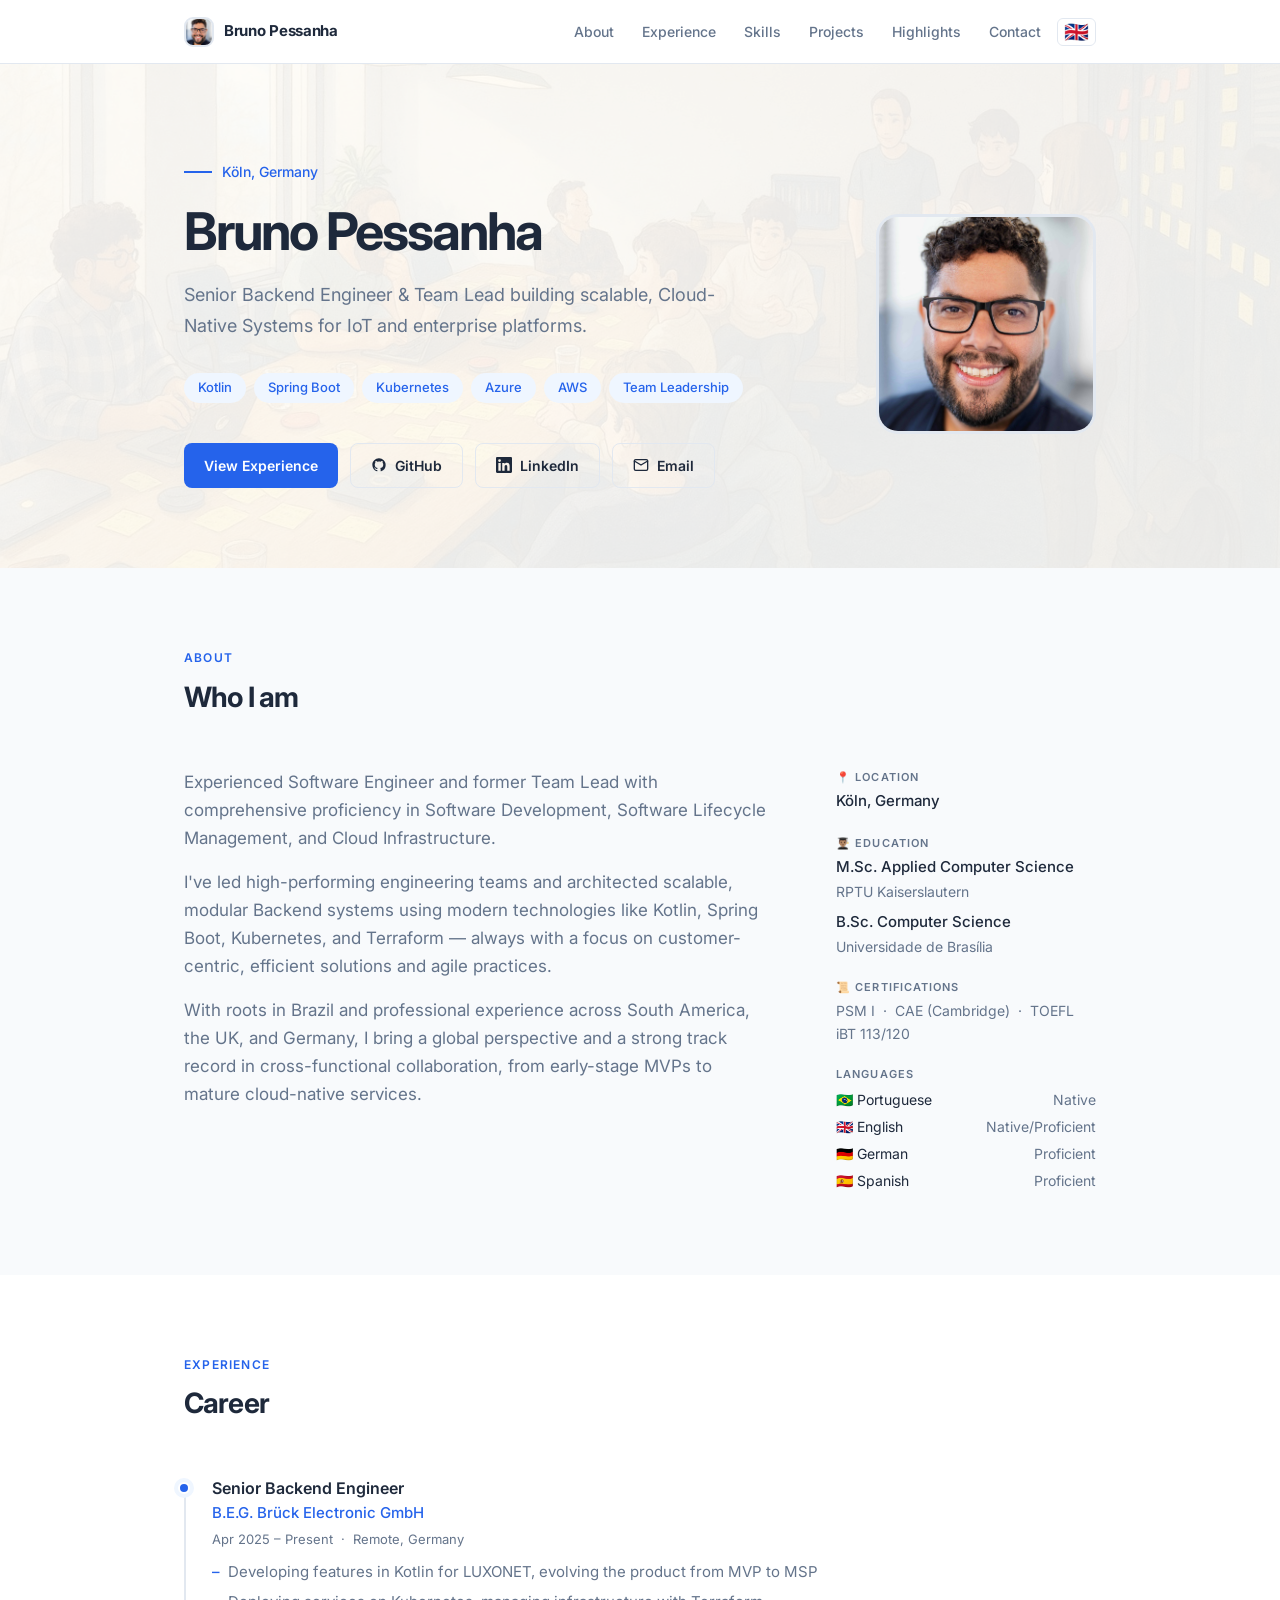
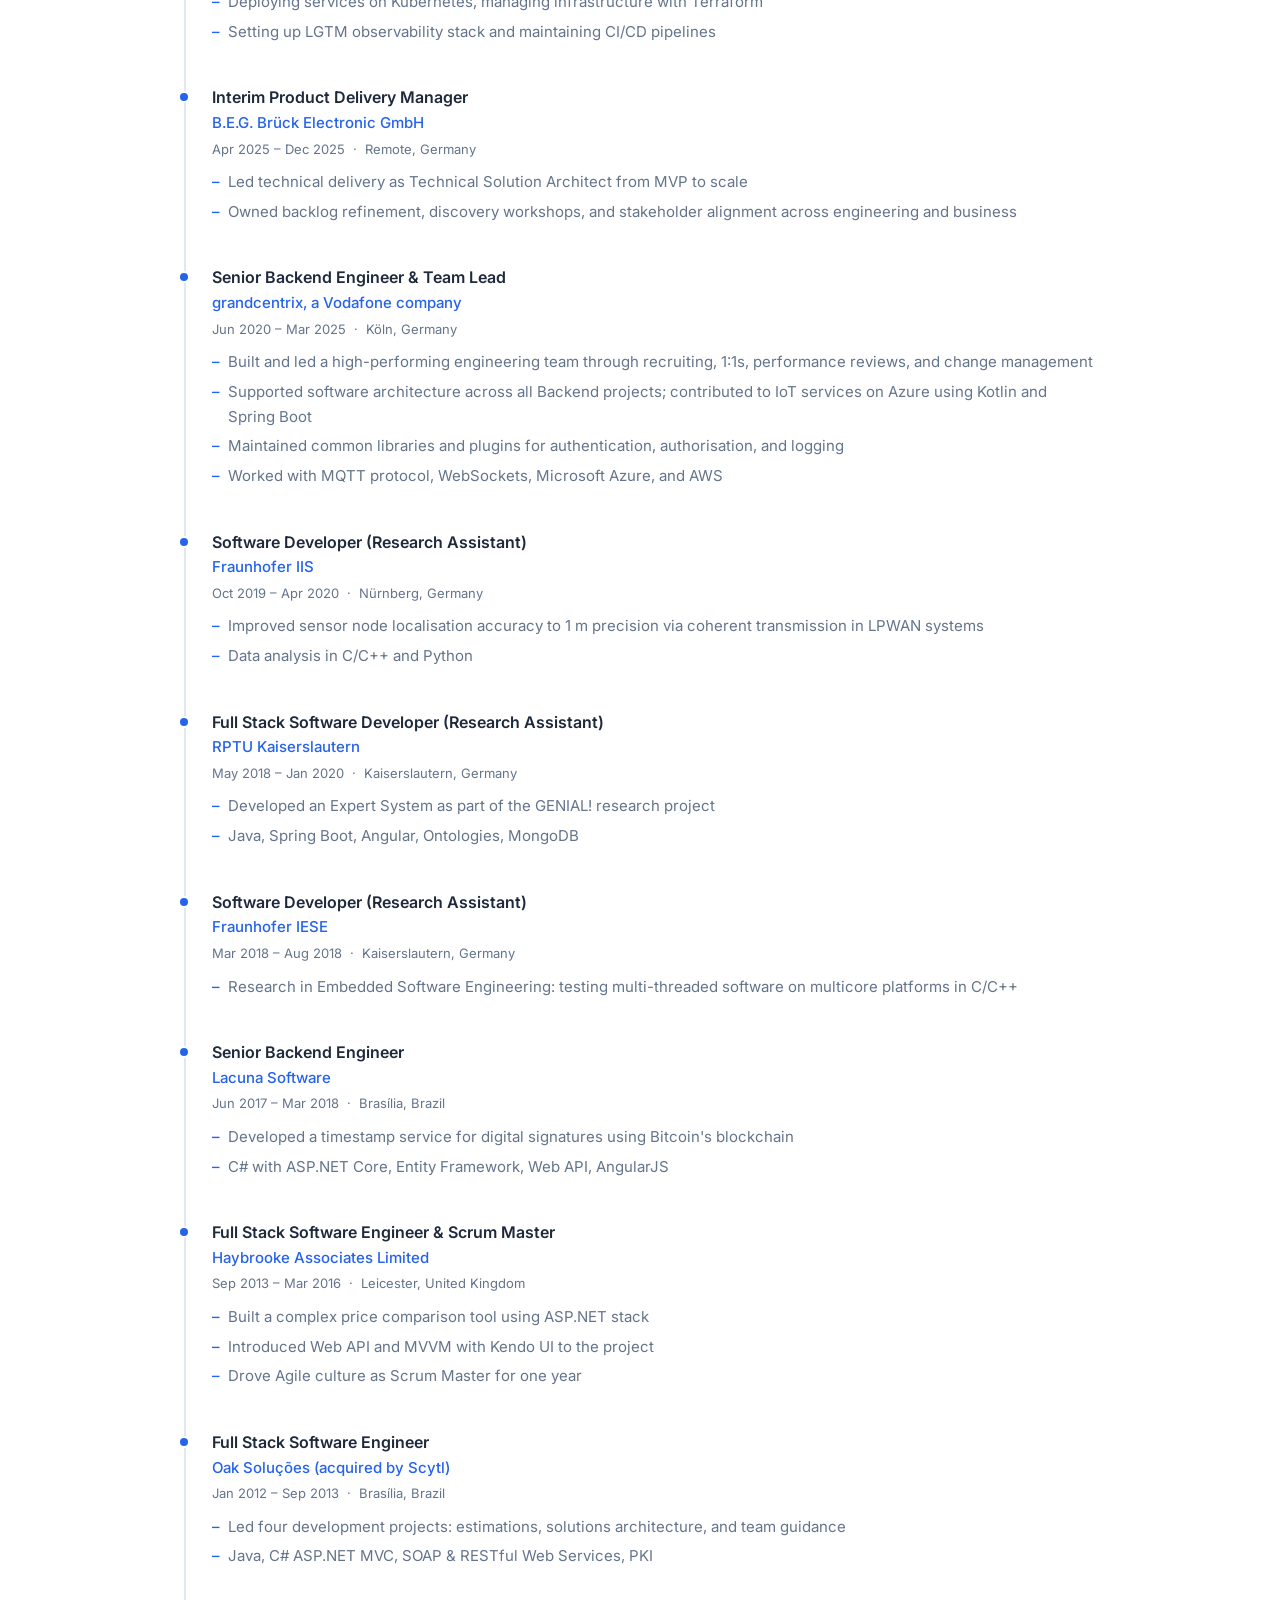
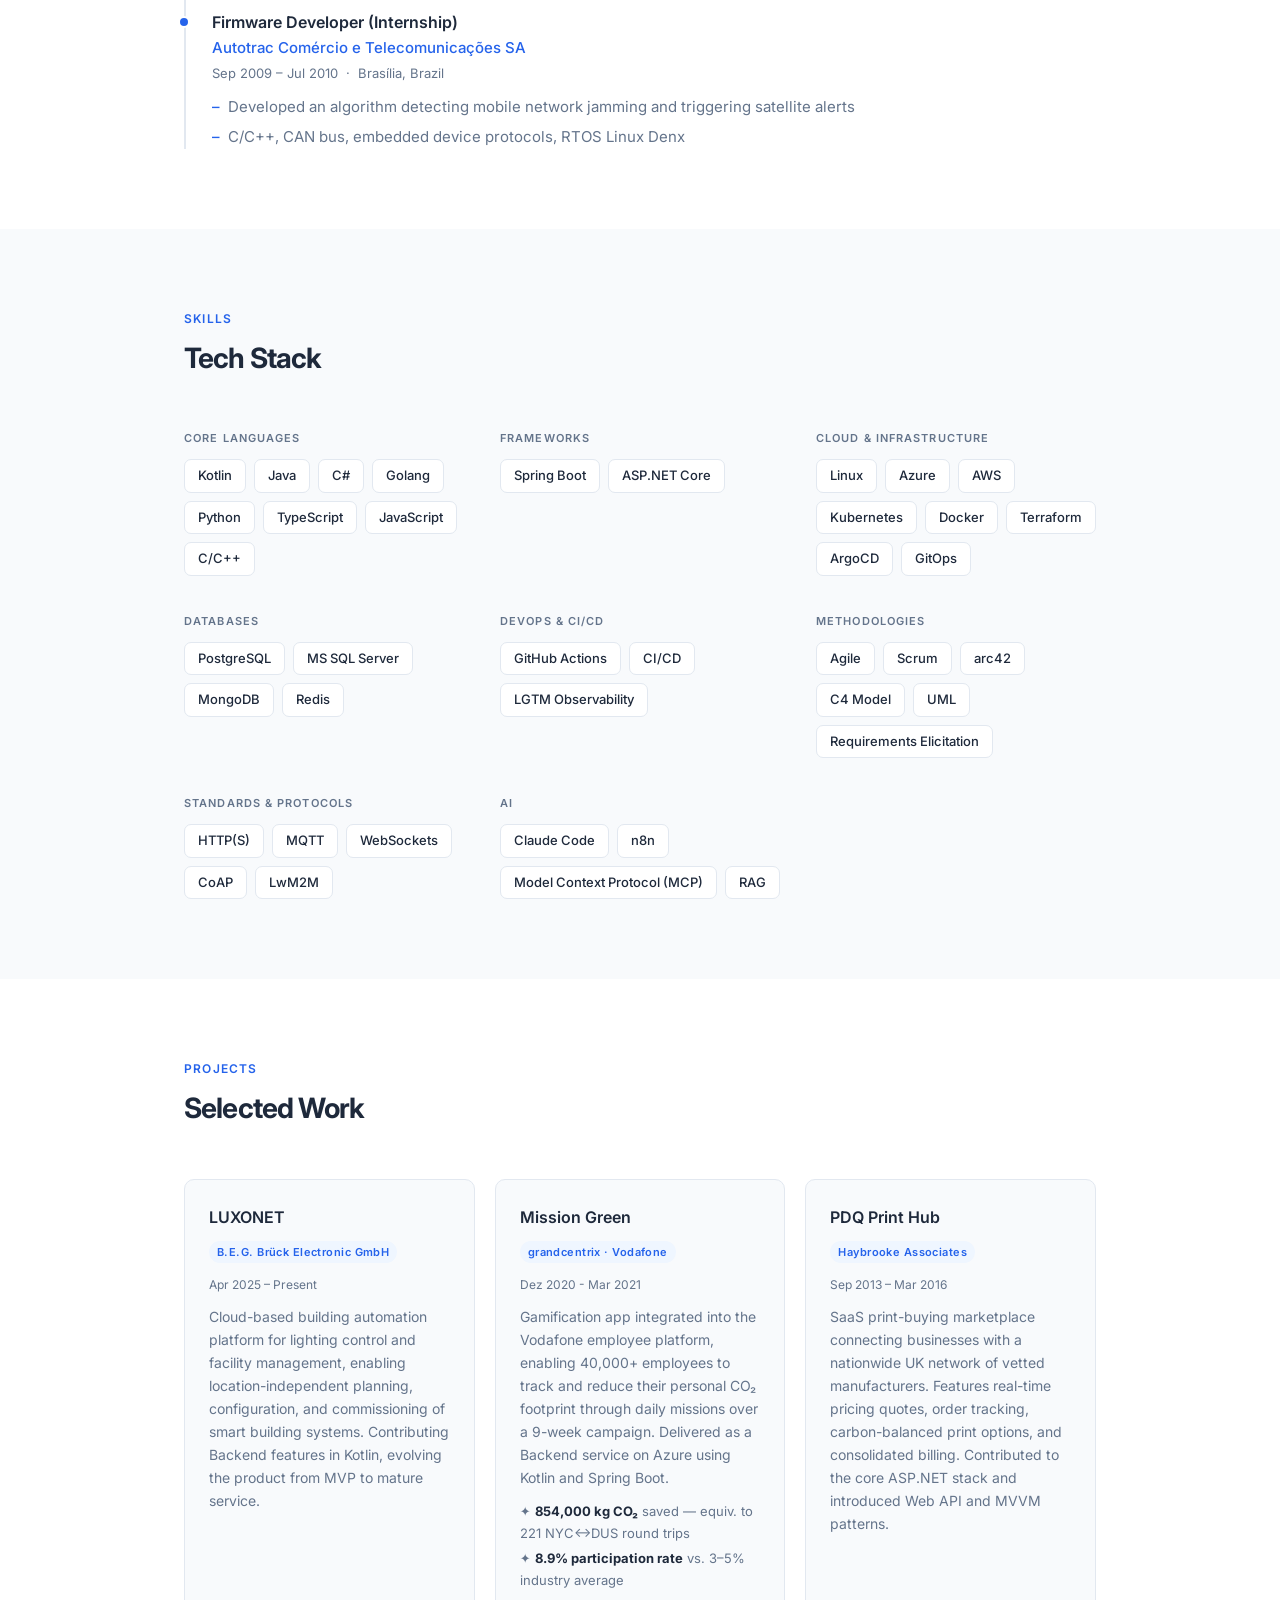
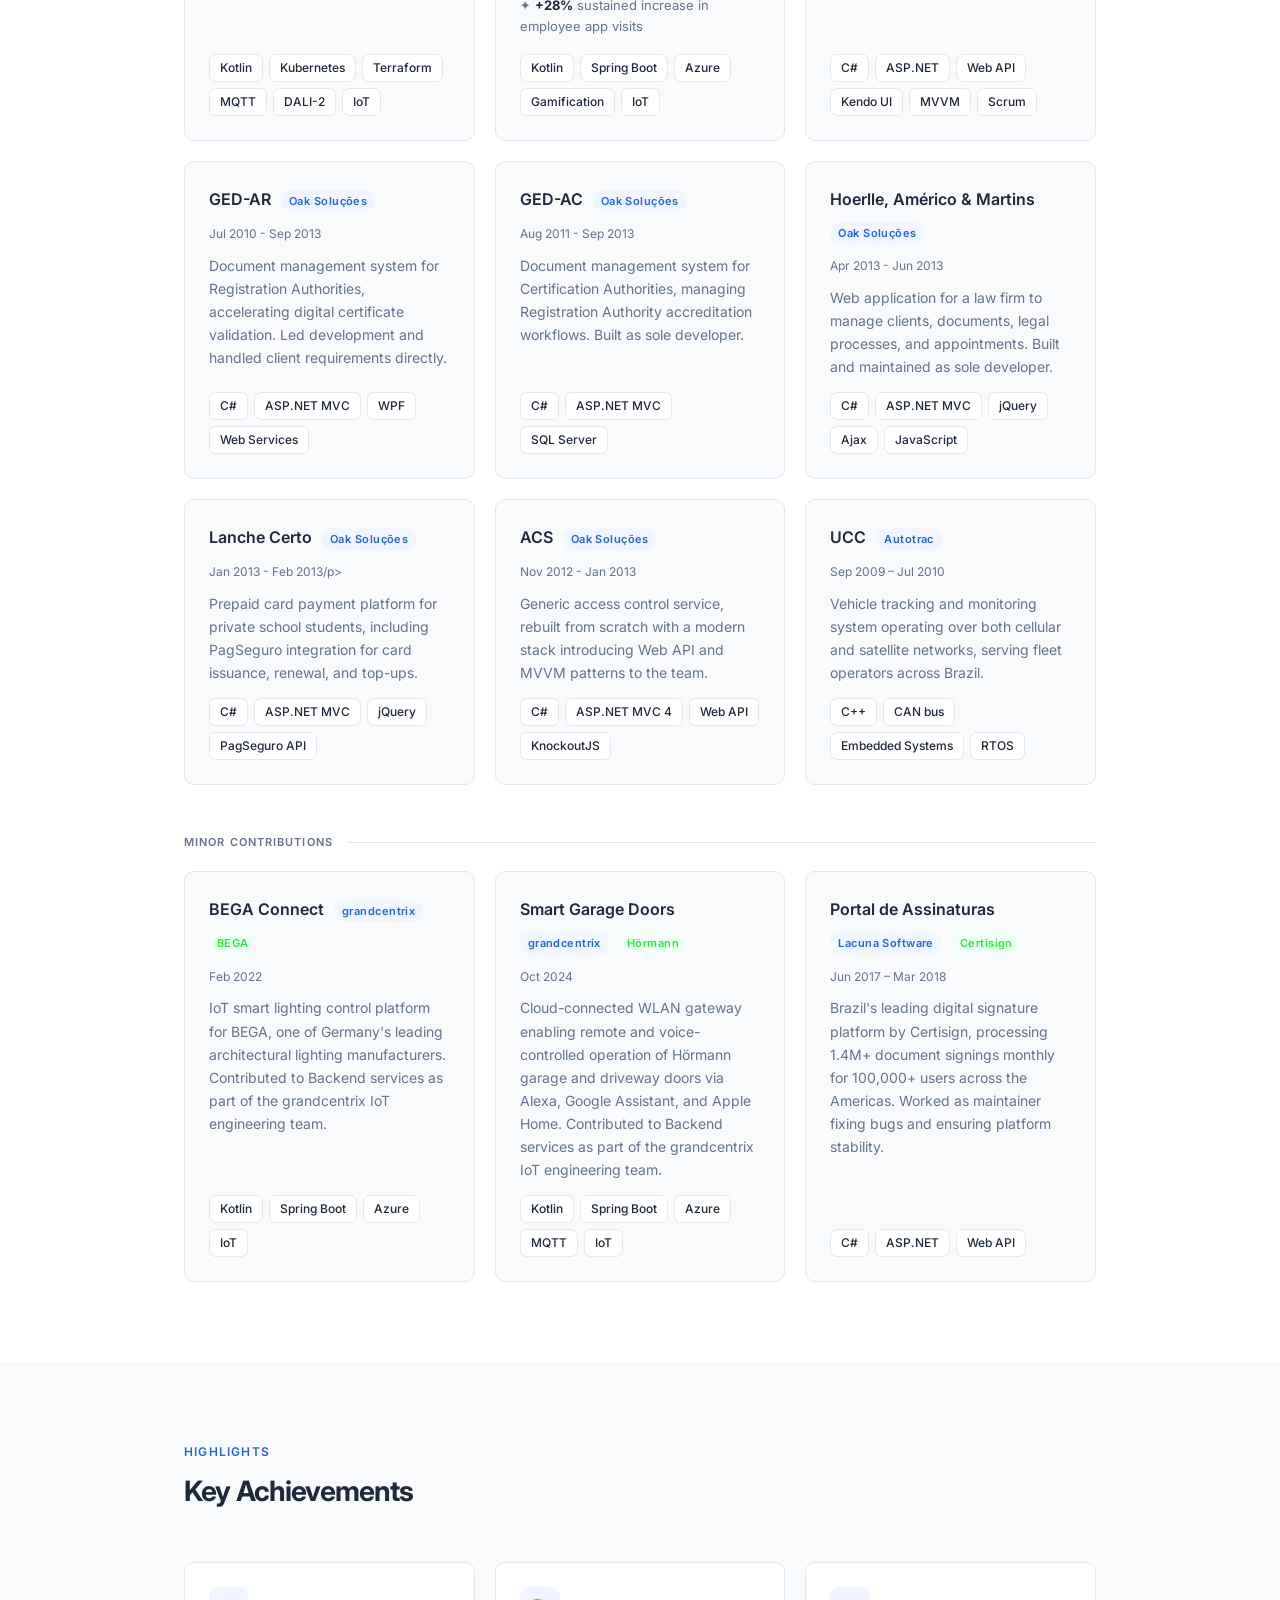
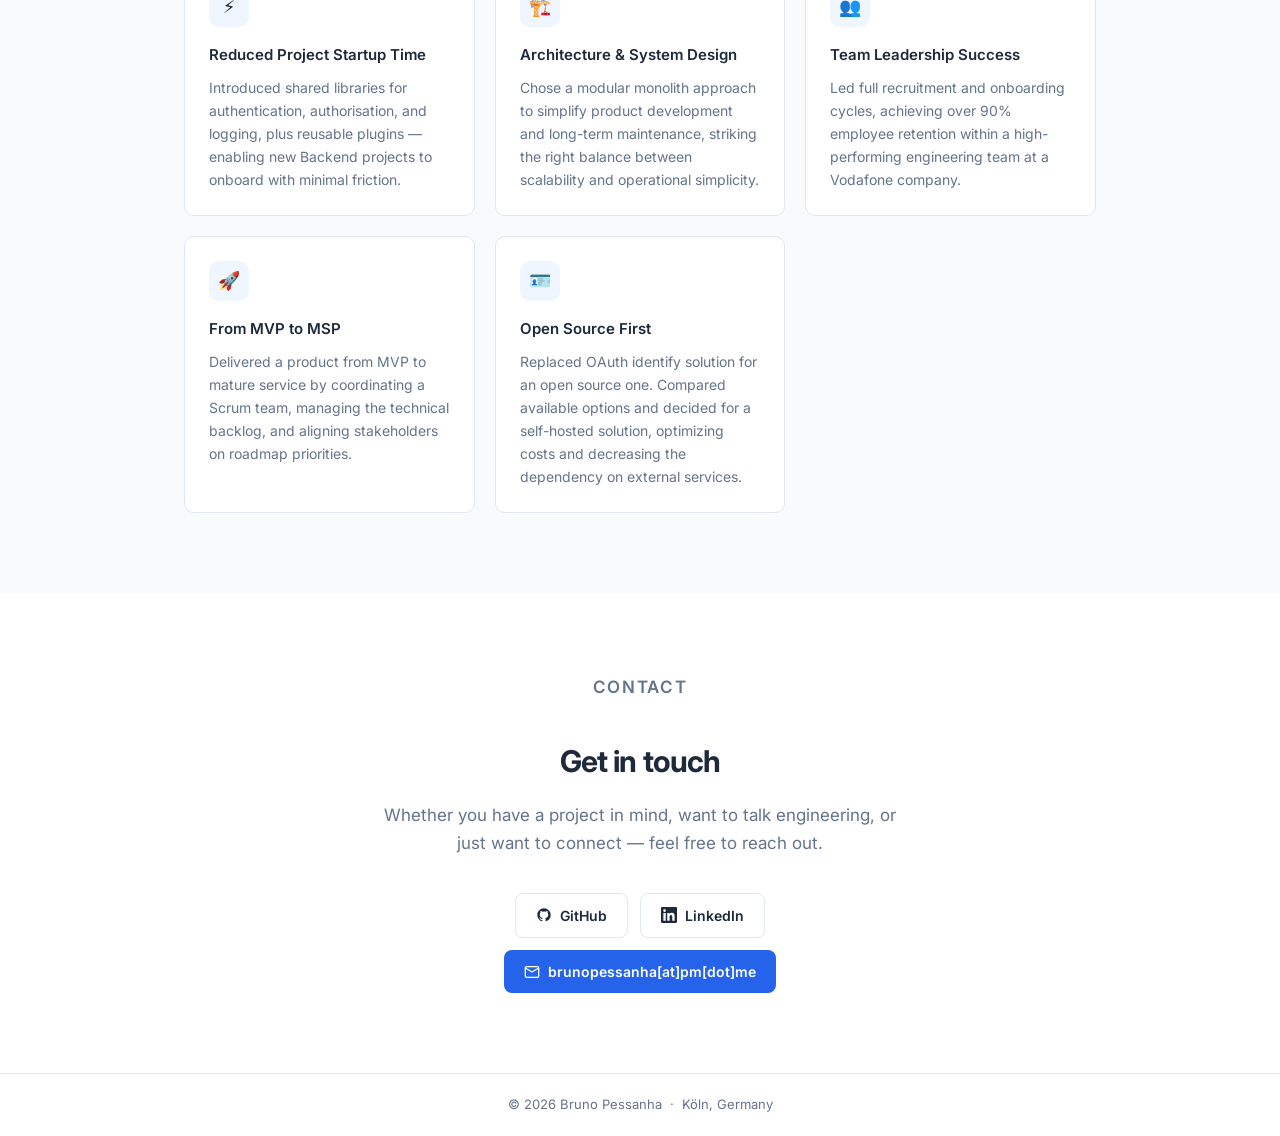
==== commit 22507d8f: "separate project customer from company" ====
--- a/index.html
+++ b/index.html
@@ -533,7 +533,8 @@
         <div class="project-card">
           <div class="project-header">
             <h3 class="project-name">BEGA Connect</h3>
-            <span class="project-company">grandcentrix · BEGA</span>
+            <span class="project-company">grandcentrix</span>
+            <span class="project-customer">BEGA</span>
           </div>
           <p class="project-date">Feb 2022</p>
           <p class="project-desc" data-i18n="projects.bega.desc">IoT smart lighting control platform for BEGA, one of Germany's leading architectural lighting manufacturers. Contributed to Backend services as part of the grandcentrix IoT engineering team.</p>
@@ -548,7 +549,8 @@
         <div class="project-card">
           <div class="project-header">
             <h3 class="project-name">Smart Garage Doors</h3>
-            <span class="project-company">grandcentrix · Hörmann</span>
+            <span class="project-company">grandcentrix</span>
+            <span class="project-customer">Hörmann</span>
           </div>
           <p class="project-date">Oct 2024</p>
           <p class="project-desc" data-i18n="projects.garage.desc">Cloud-connected WLAN gateway enabling remote and voice-controlled operation of Hörmann garage and driveway doors via Alexa, Google Assistant, and Apple Home. Contributed to Backend services as part of the grandcentrix IoT engineering team.</p>
@@ -564,7 +566,8 @@
         <div class="project-card">
           <div class="project-header">
             <h3 class="project-name">Portal de Assinaturas</h3>
-            <span class="project-company">Lacuna Software · Certisign</span>
+            <span class="project-company">Lacuna Software</span>
+            <span class="project-customer">Certisign</span>
           </div>
           <p class="project-date" data-i18n="projects.portal.date">Jun 2017 – Mar 2018</p>
           <p class="project-desc" data-i18n="projects.portal.desc">Brazil's leading digital signature platform by Certisign, processing 1.4M+ document signings monthly for 100,000+ users across the Americas. Worked as maintainer fixing bugs and ensuring platform stability.</p>
--- a/css/style.css
+++ b/css/style.css
@@ -7,6 +7,9 @@
   --accent:       #2563EB;
   --accent-hover: #1D4ED8;
   --accent-light: #EFF6FF;
+  --secondary:       #25eb3f;
+  --secondary-hover: #1dd849;
+  --secondary-light: #effff6;
   --nav-h:        64px;
   --max-w:        960px;
   --radius:       10px;
@@ -457,6 +460,16 @@
   border-radius: 9999px;
 }
 
+.project-customer {
+  font-size: 0.6875rem;
+  font-weight: 600;
+  letter-spacing: 0.04em;
+  color: var(--secondary);
+  background: var(--secondary-light);
+  padding: 2px 8px;
+  border-radius: 9999px;
+}
+
 .project-date {
   font-size: 0.75rem;
   color: var(--text-muted);
@@ -615,6 +628,9 @@
     --accent:       #60A5FA;
     --accent-hover: #93C5FD;
     --accent-light: #1E3A5F;
+    --secondary:       #60fa89;
+    --secondary-hover: #93fda8;
+    --secondary-light: #1e5f2b;
   }
 
   nav { background: rgba(15, 23, 42, 0.92); }
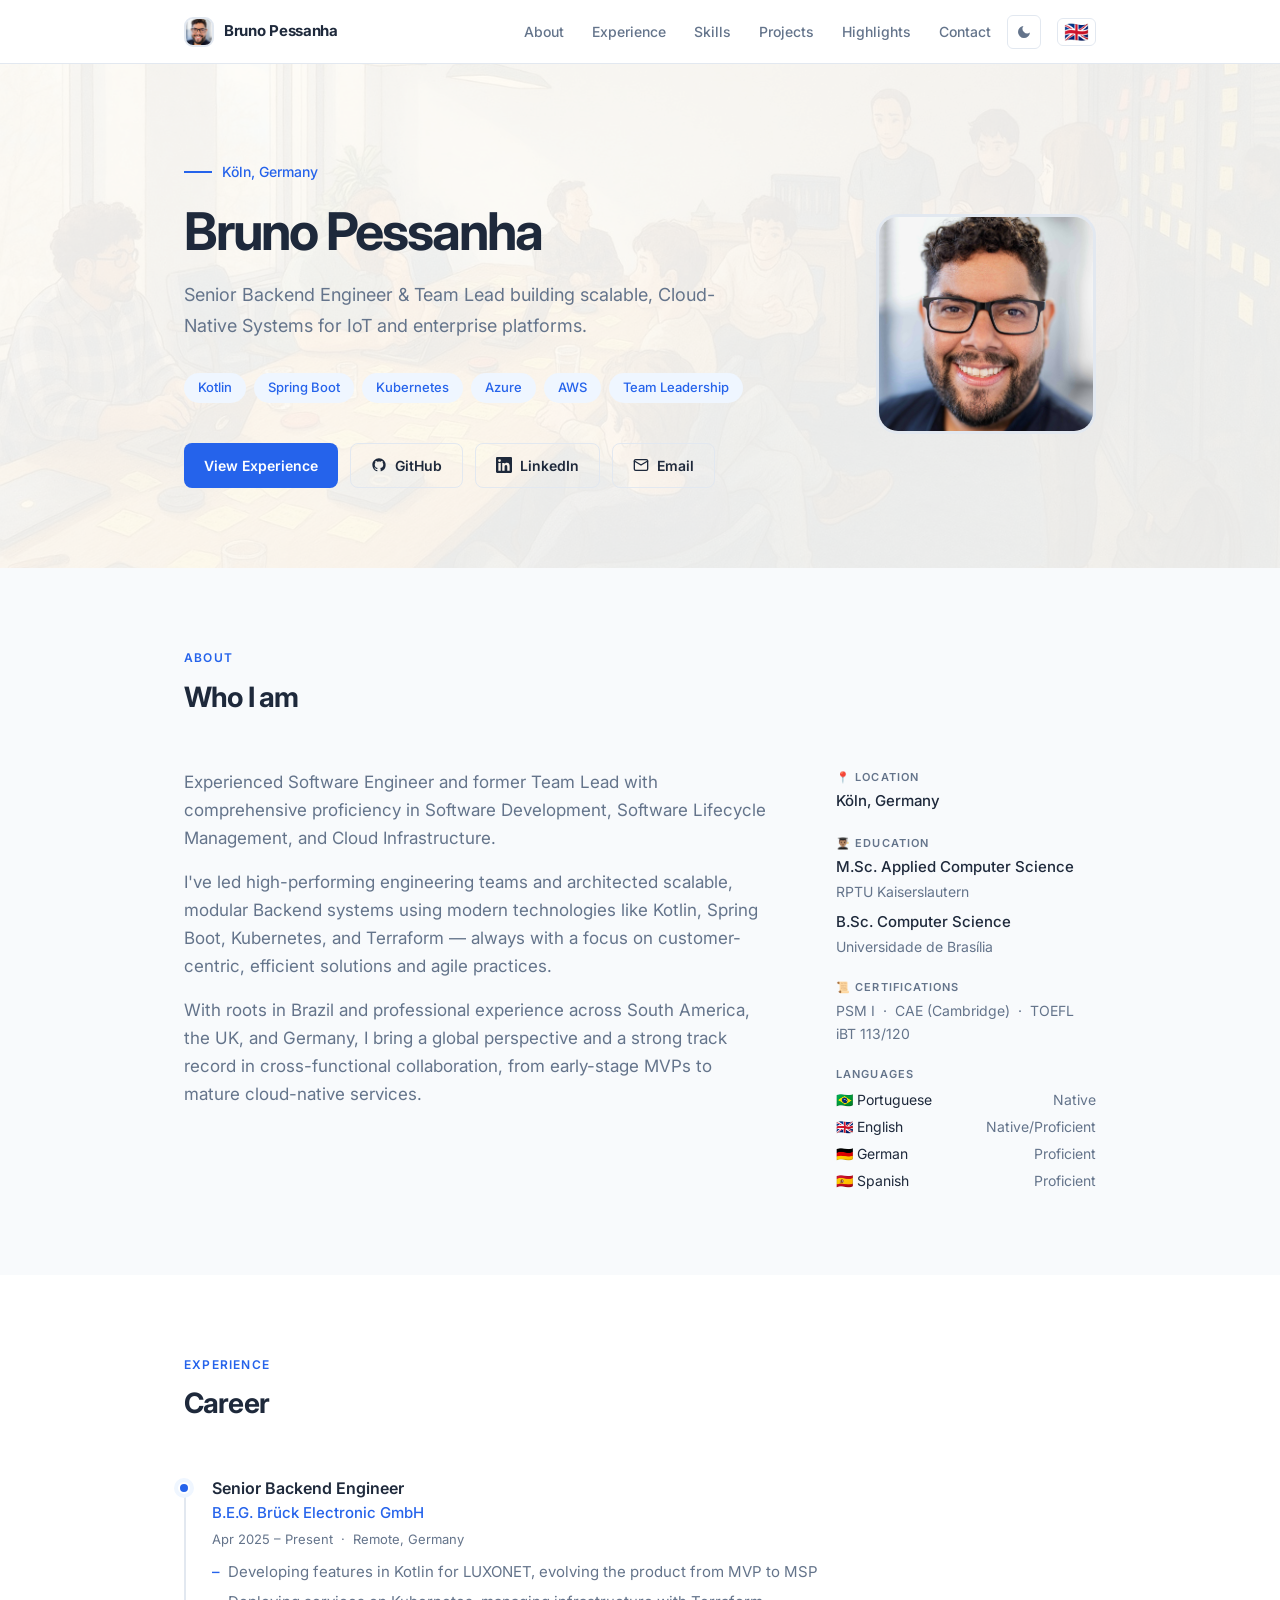
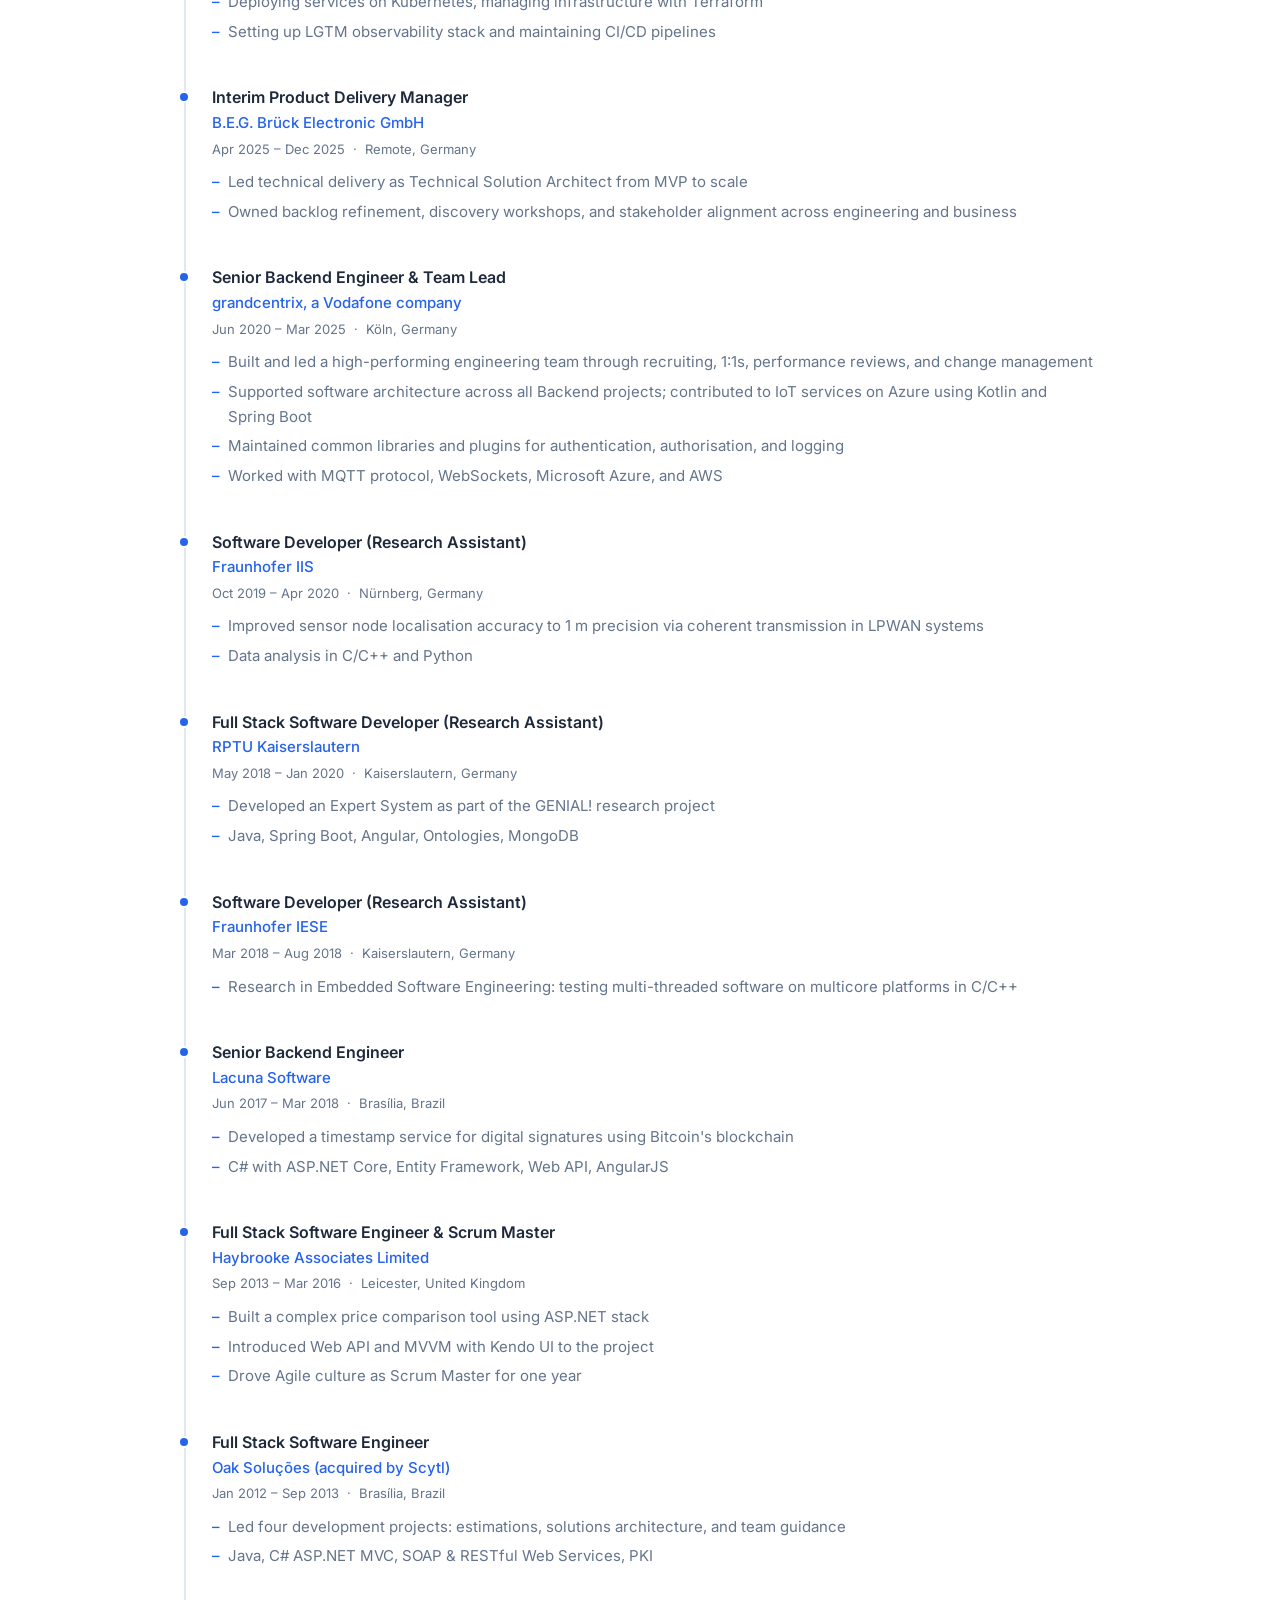
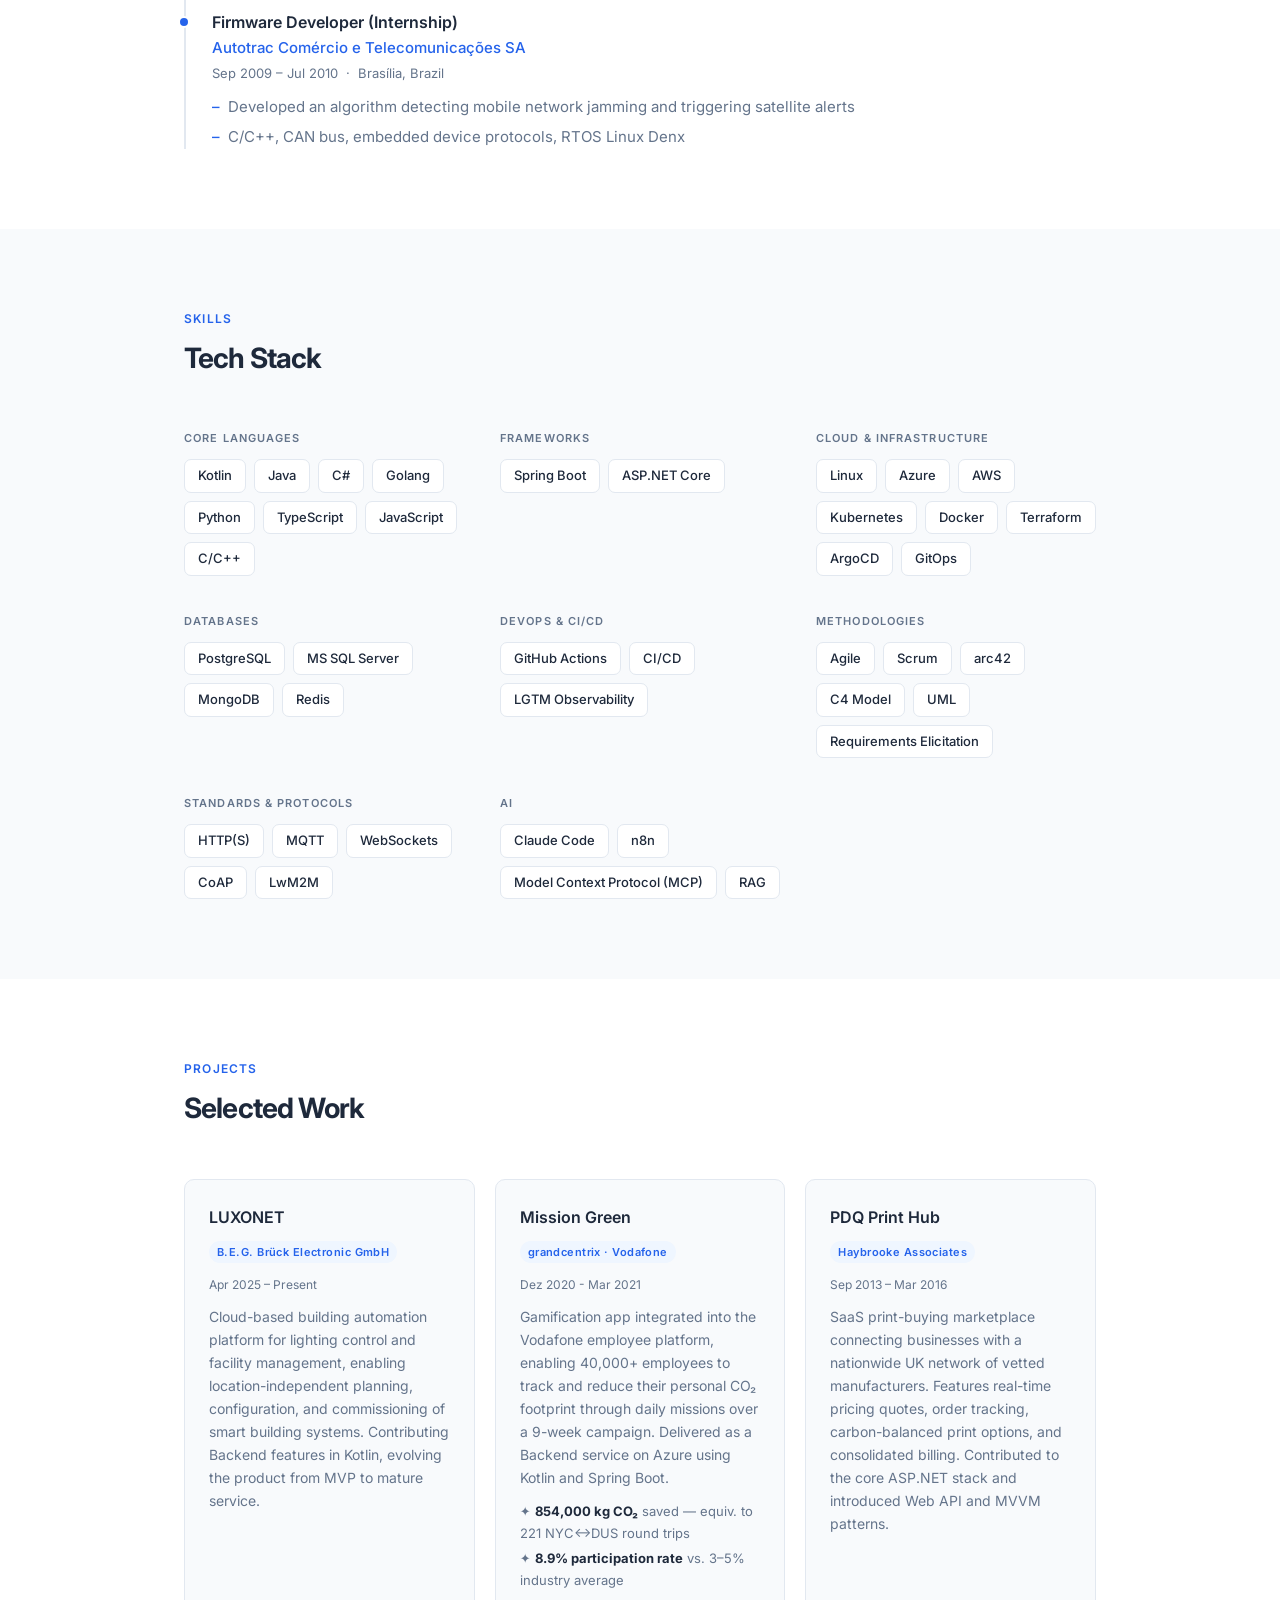
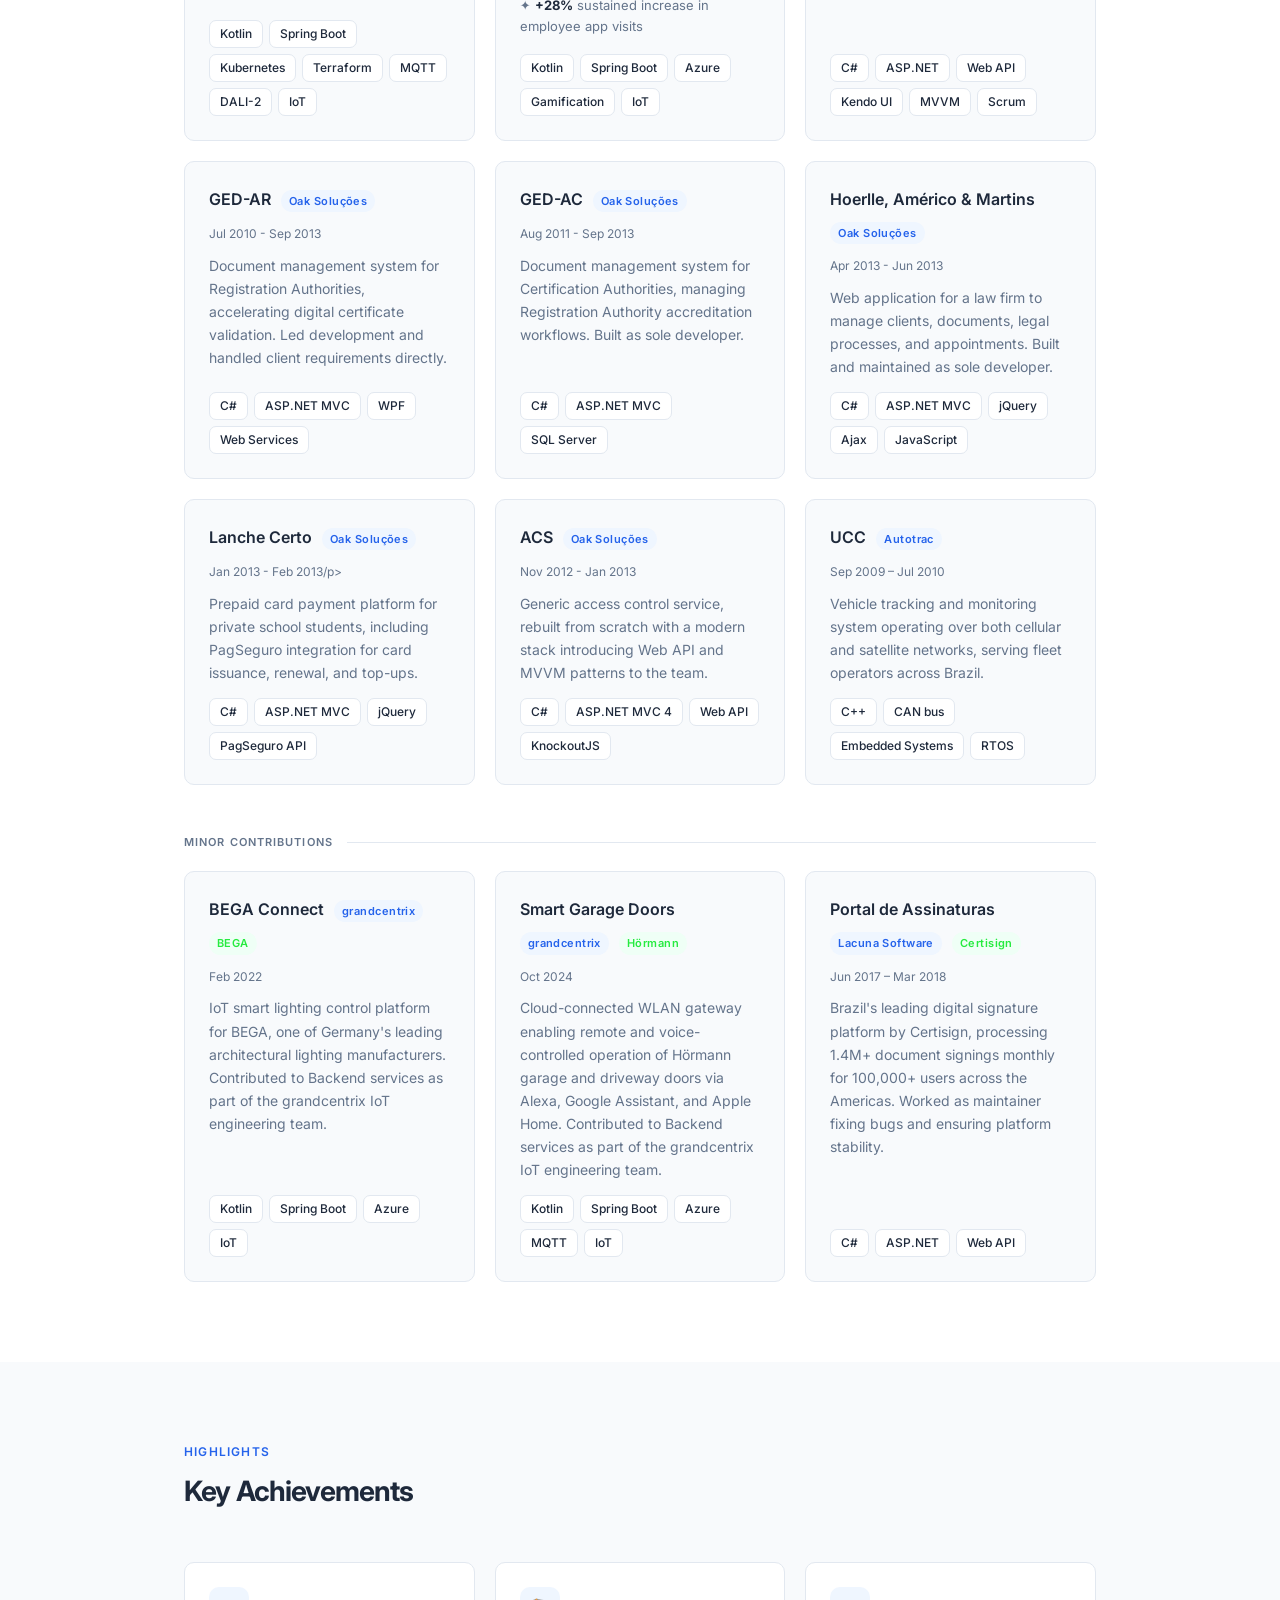
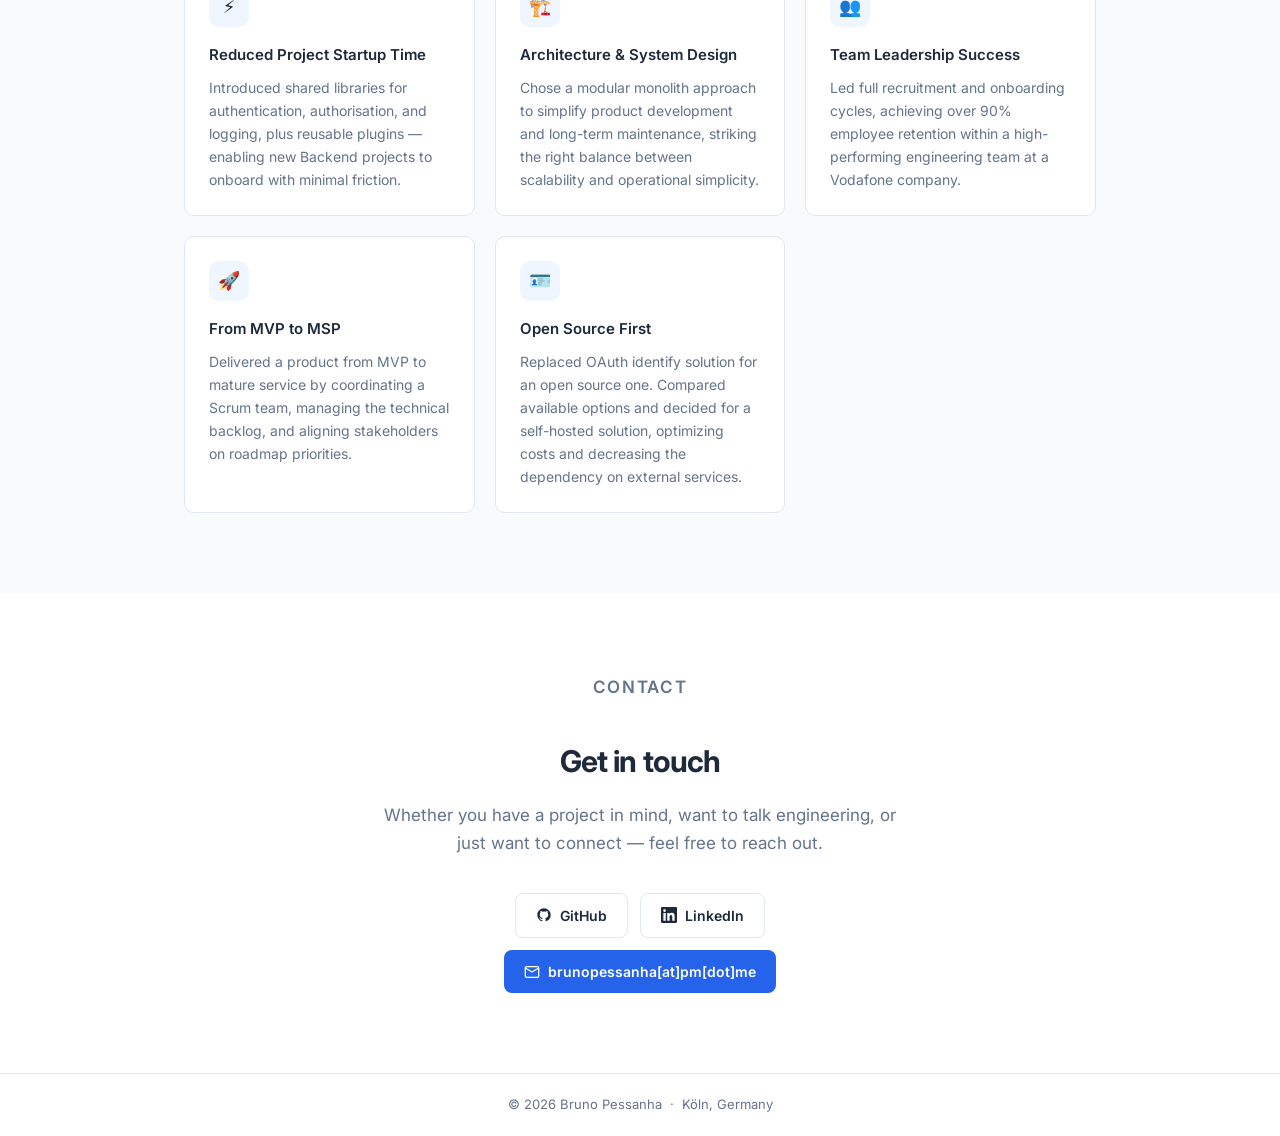
==== commit 13891c98: "Add WCAG-compliant dark/light mode toggle - CSS: refactor @media dark to :not([data-theme="light"]) " ====
--- a/index.html
+++ b/index.html
@@ -2,6 +2,8 @@
 <html lang="en">
 <head>
   <meta charset="UTF-8">
+  <!-- Anti-FOUC: apply saved theme before first paint -->
+  <script>(function(){var t=localStorage.getItem('theme');if(t)document.documentElement.dataset.theme=t;}());</script>
   <meta name="viewport" content="width=device-width, initial-scale=1.0">
   <meta name="description" content="Bruno Pessanha – Senior Backend Engineer & Team Lead based in Köln, Germany.">
   <title>Bruno Pessanha – Senior Backend Engineer</title>
@@ -39,6 +41,11 @@
           <li><a href="#highlights" data-i18n="nav.highlights">Highlights</a></li>
           <li><a href="#contact" data-i18n="nav.contact">Contact</a></li>
         </ul>
+        <button class="theme-toggle" id="theme-toggle" aria-label="Switch to dark mode" aria-pressed="false">
+          <svg viewBox="0 0 24 24" fill="currentColor" aria-hidden="true" focusable="false">
+            <path d="M21 12.79A9 9 0 1111.21 3 7 7 0 0021 12.79z"/>
+          </svg>
+        </button>
         <button class="lang-toggle" id="lang-toggle" aria-label="Switch language">🇬🇧</button>
       </div>
     </div>
@@ -390,6 +397,7 @@
           <p class="project-desc" data-i18n="projects.luxonet.desc">Cloud-based building automation platform for lighting control and facility management, enabling location-independent planning, configuration, and commissioning of smart building systems. Contributing Backend features in Kotlin, evolving the product from MVP to mature service.</p>
           <div class="project-tags">
             <span class="tag">Kotlin</span>
+            <span class="tag">Spring Boot</span>
             <span class="tag">Kubernetes</span>
             <span class="tag">Terraform</span>
             <span class="tag">MQTT</span>
--- a/css/style.css
+++ b/css/style.css
@@ -18,6 +18,12 @@
 *, *::before, *::after { margin: 0; padding: 0; box-sizing: border-box; }
 html { scroll-behavior: smooth; }
 
+:focus-visible {
+  outline: 2px solid var(--accent);
+  outline-offset: 3px;
+  border-radius: 4px;
+}
+
 body {
   font-family: 'Inter', system-ui, sans-serif;
   color: var(--text);
@@ -128,6 +134,24 @@
 
 .lang-toggle:hover { border-color: var(--accent); transform: scale(1.1); }
 
+.theme-toggle {
+  display: flex;
+  align-items: center;
+  justify-content: center;
+  width: 34px;
+  height: 34px;
+  border-radius: 6px;
+  border: 1px solid var(--border);
+  background: transparent;
+  color: var(--text-muted);
+  cursor: pointer;
+  transition: border-color 0.15s, color 0.15s, transform 0.15s;
+  flex-shrink: 0;
+  padding: 0;
+}
+.theme-toggle:hover { border-color: var(--accent); color: var(--accent); transform: scale(1.1); }
+.theme-toggle svg { width: 16px; height: 16px; pointer-events: none; }
+
 /* ─── Layout helpers ─── */
 .container {
   max-width: var(--max-w);
@@ -618,8 +642,9 @@
 }
 
 /* ─── Dark mode ─── */
+/* System preference — skipped if user manually chose light */
 @media (prefers-color-scheme: dark) {
-  :root {
+  :root:not([data-theme="light"]) {
     --bg:           #0F172A;
     --bg-alt:       #1E293B;
     --border:       #334155;
@@ -633,8 +658,24 @@
     --secondary-light: #1e5f2b;
   }
 
-  nav { background: rgba(15, 23, 42, 0.92); }
-}
+  :root:not([data-theme="light"]) nav { background: rgba(15, 23, 42, 0.92); }
+}
+
+/* Manual override — always wins regardless of system preference */
+:root[data-theme="dark"] {
+  --bg:           #0F172A;
+  --bg-alt:       #1E293B;
+  --border:       #334155;
+  --text:         #F1F5F9;
+  --text-muted:   #94A3B8;
+  --accent:       #60A5FA;
+  --accent-hover: #93C5FD;
+  --accent-light: #1E3A5F;
+  --secondary:       #60fa89;
+  --secondary-hover: #93fda8;
+  --secondary-light: #1e5f2b;
+}
+:root[data-theme="dark"] nav { background: rgba(15, 23, 42, 0.92); }
 
 /* ─── Responsive ─── */
 @media (max-width: 700px) {
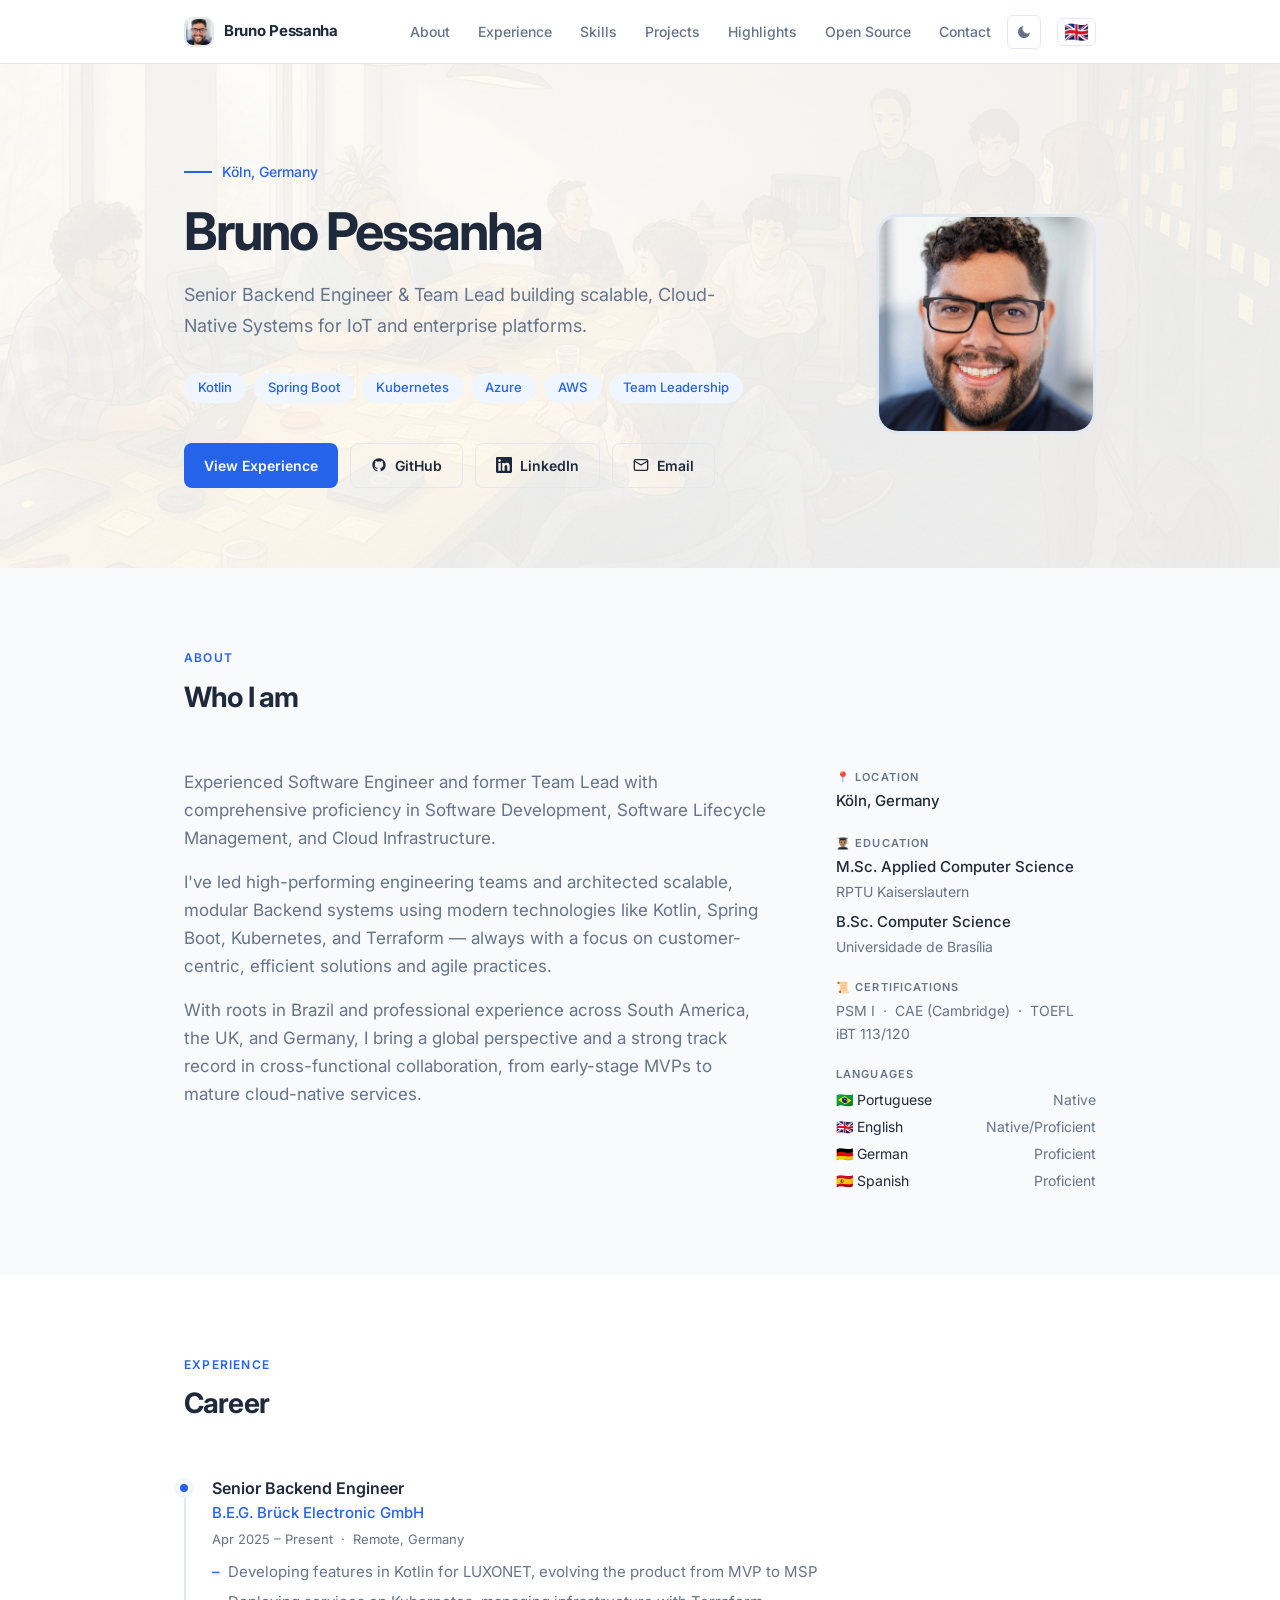
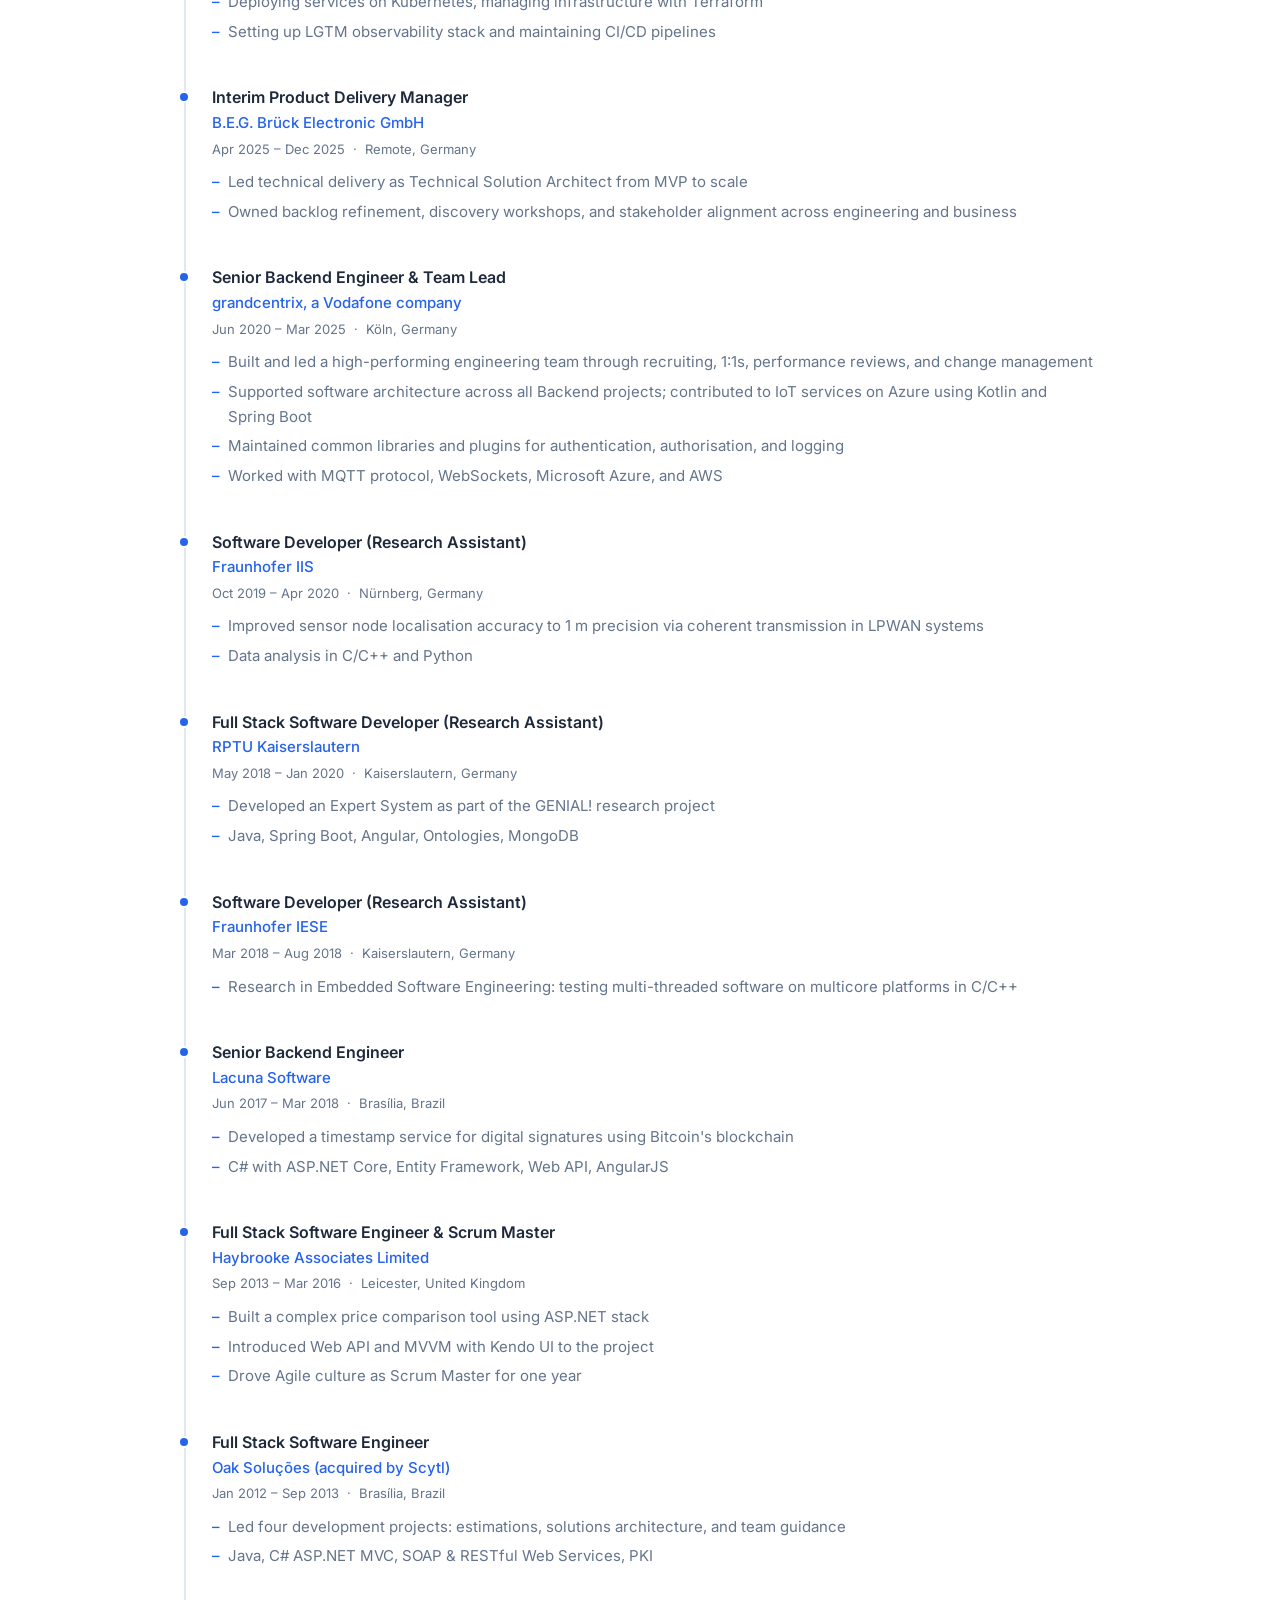
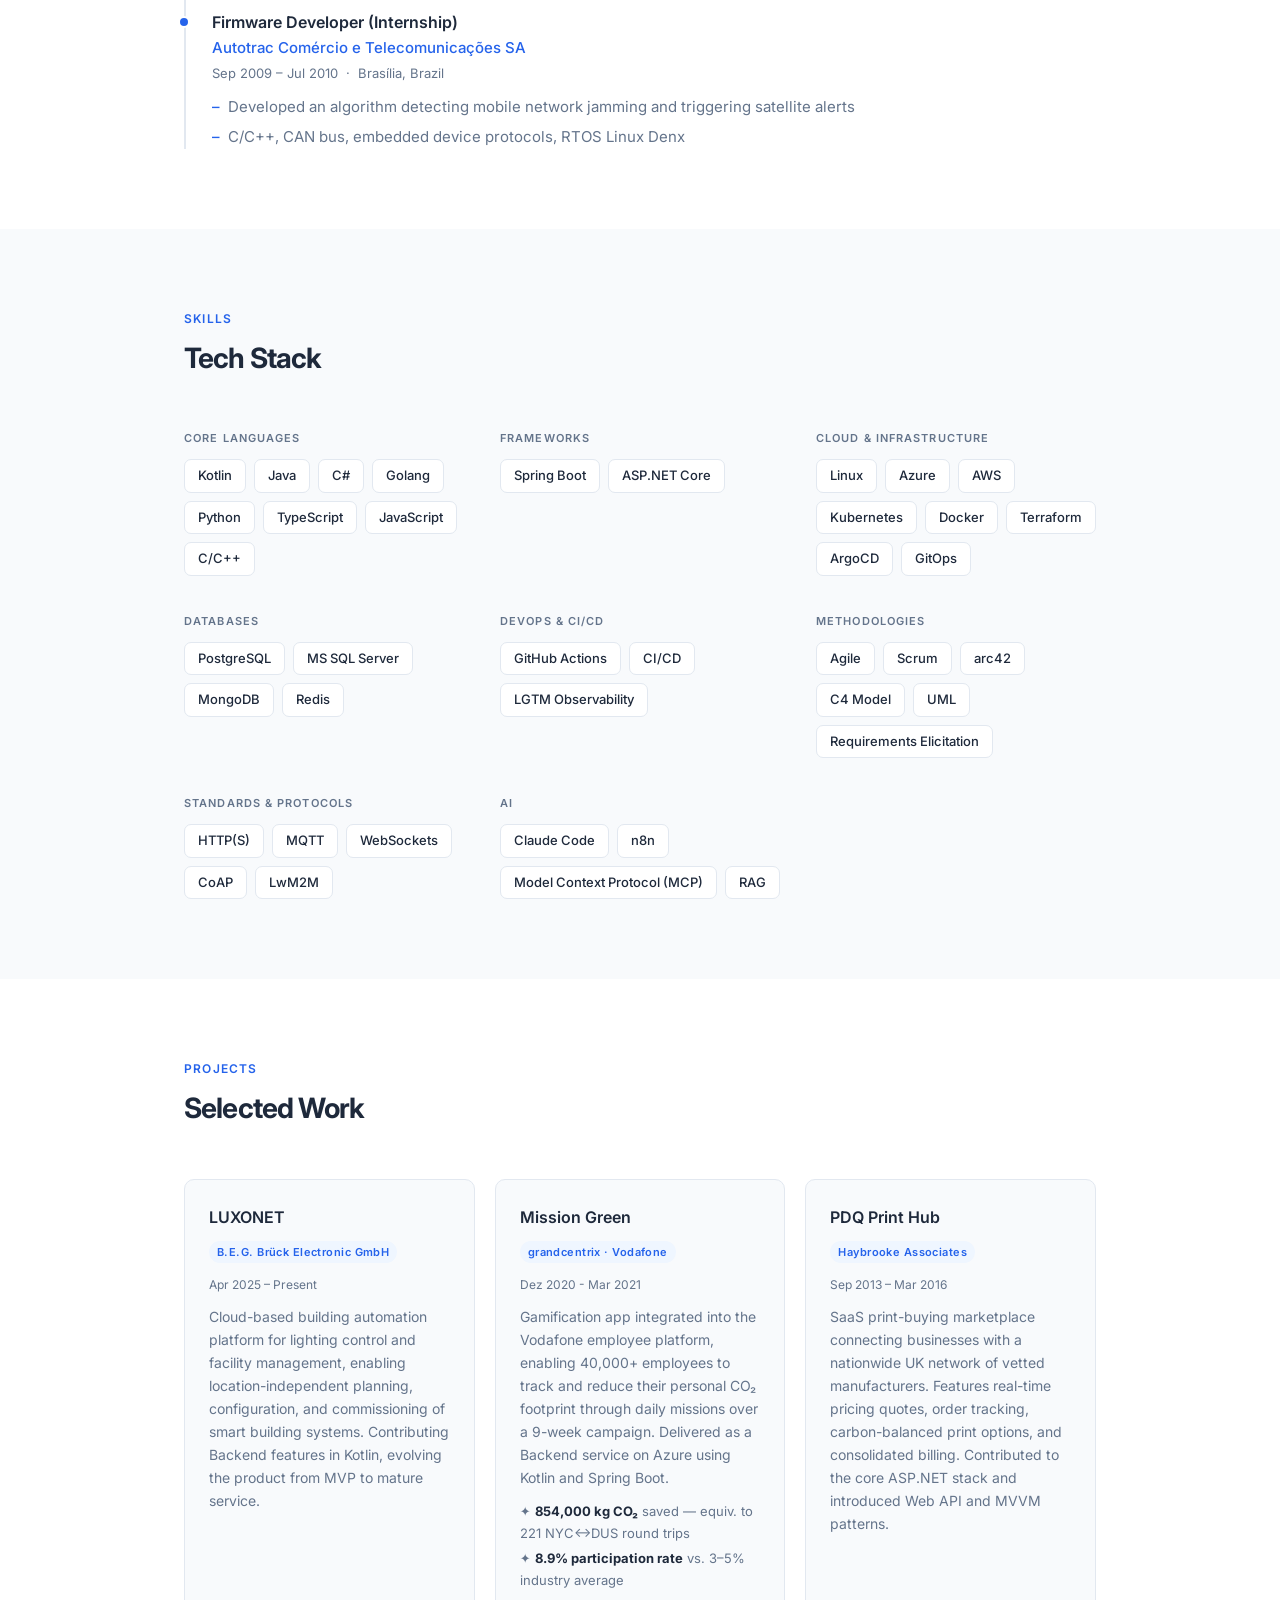
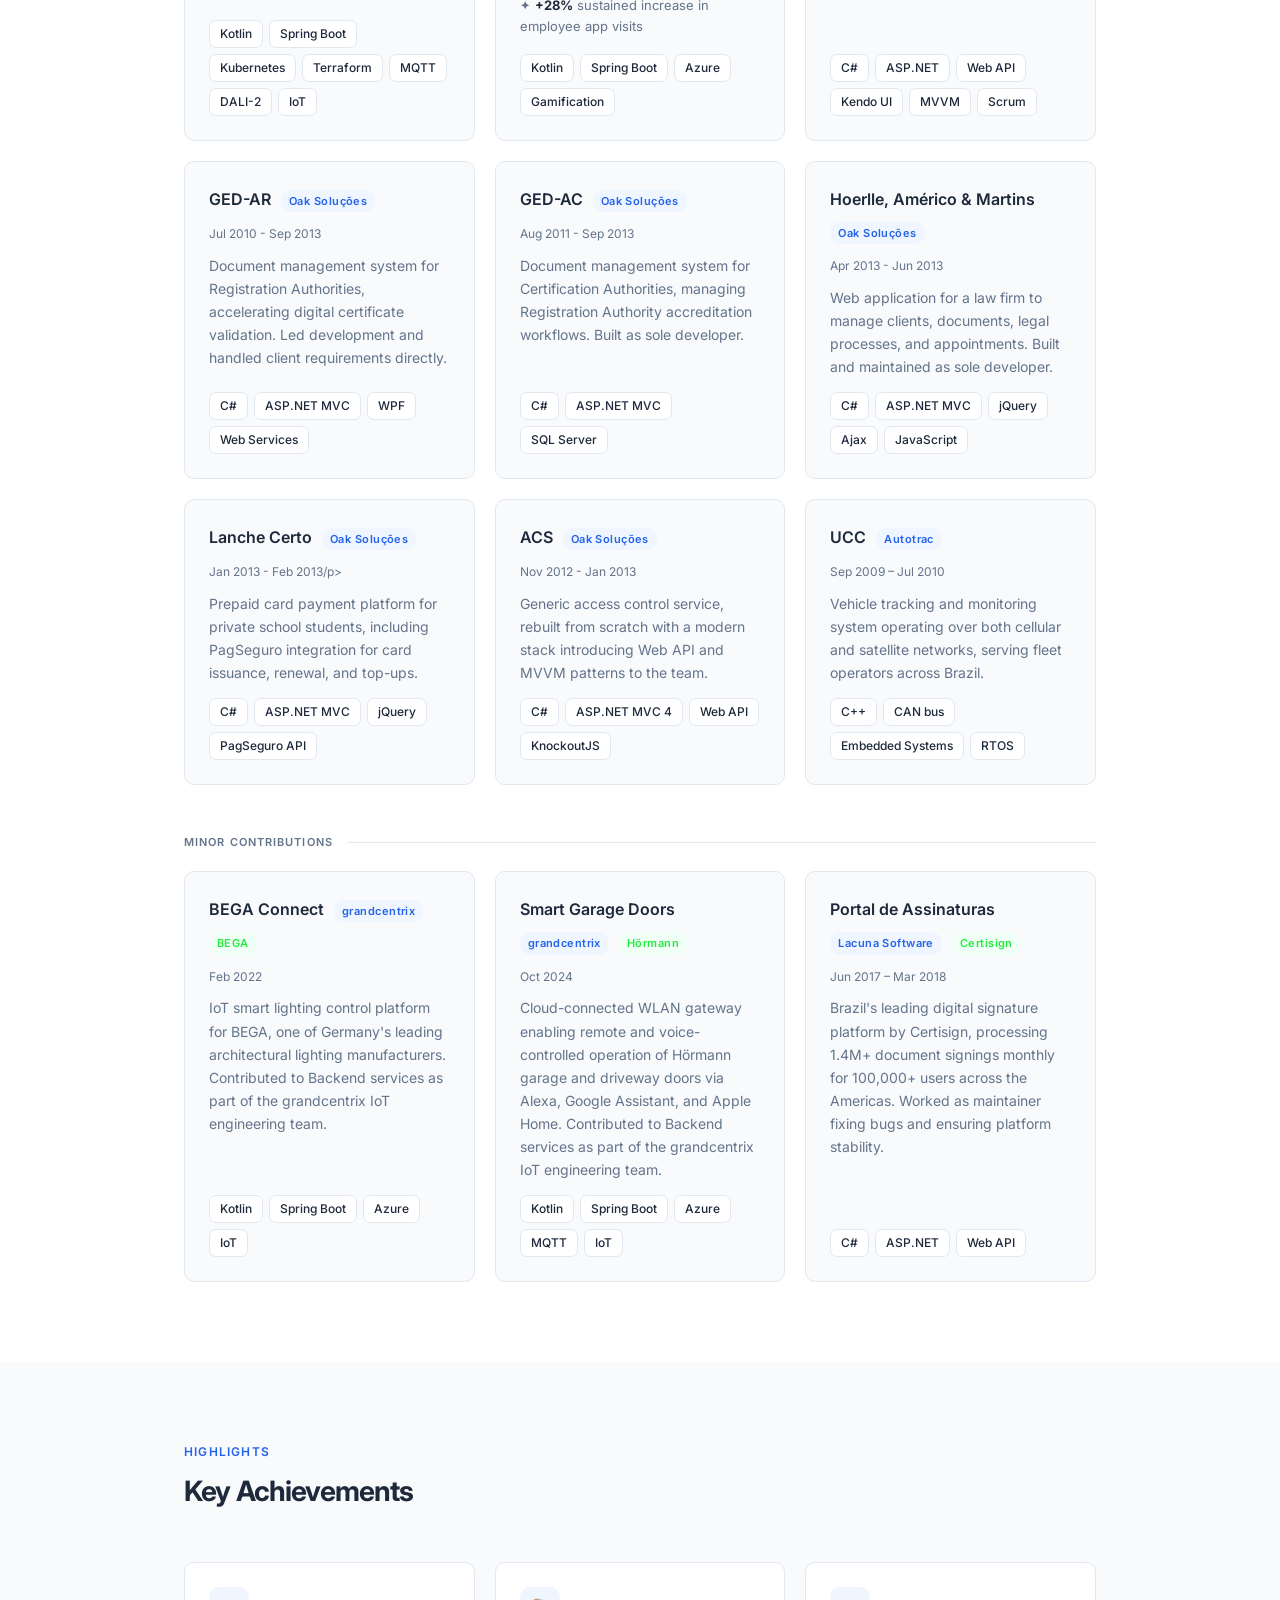
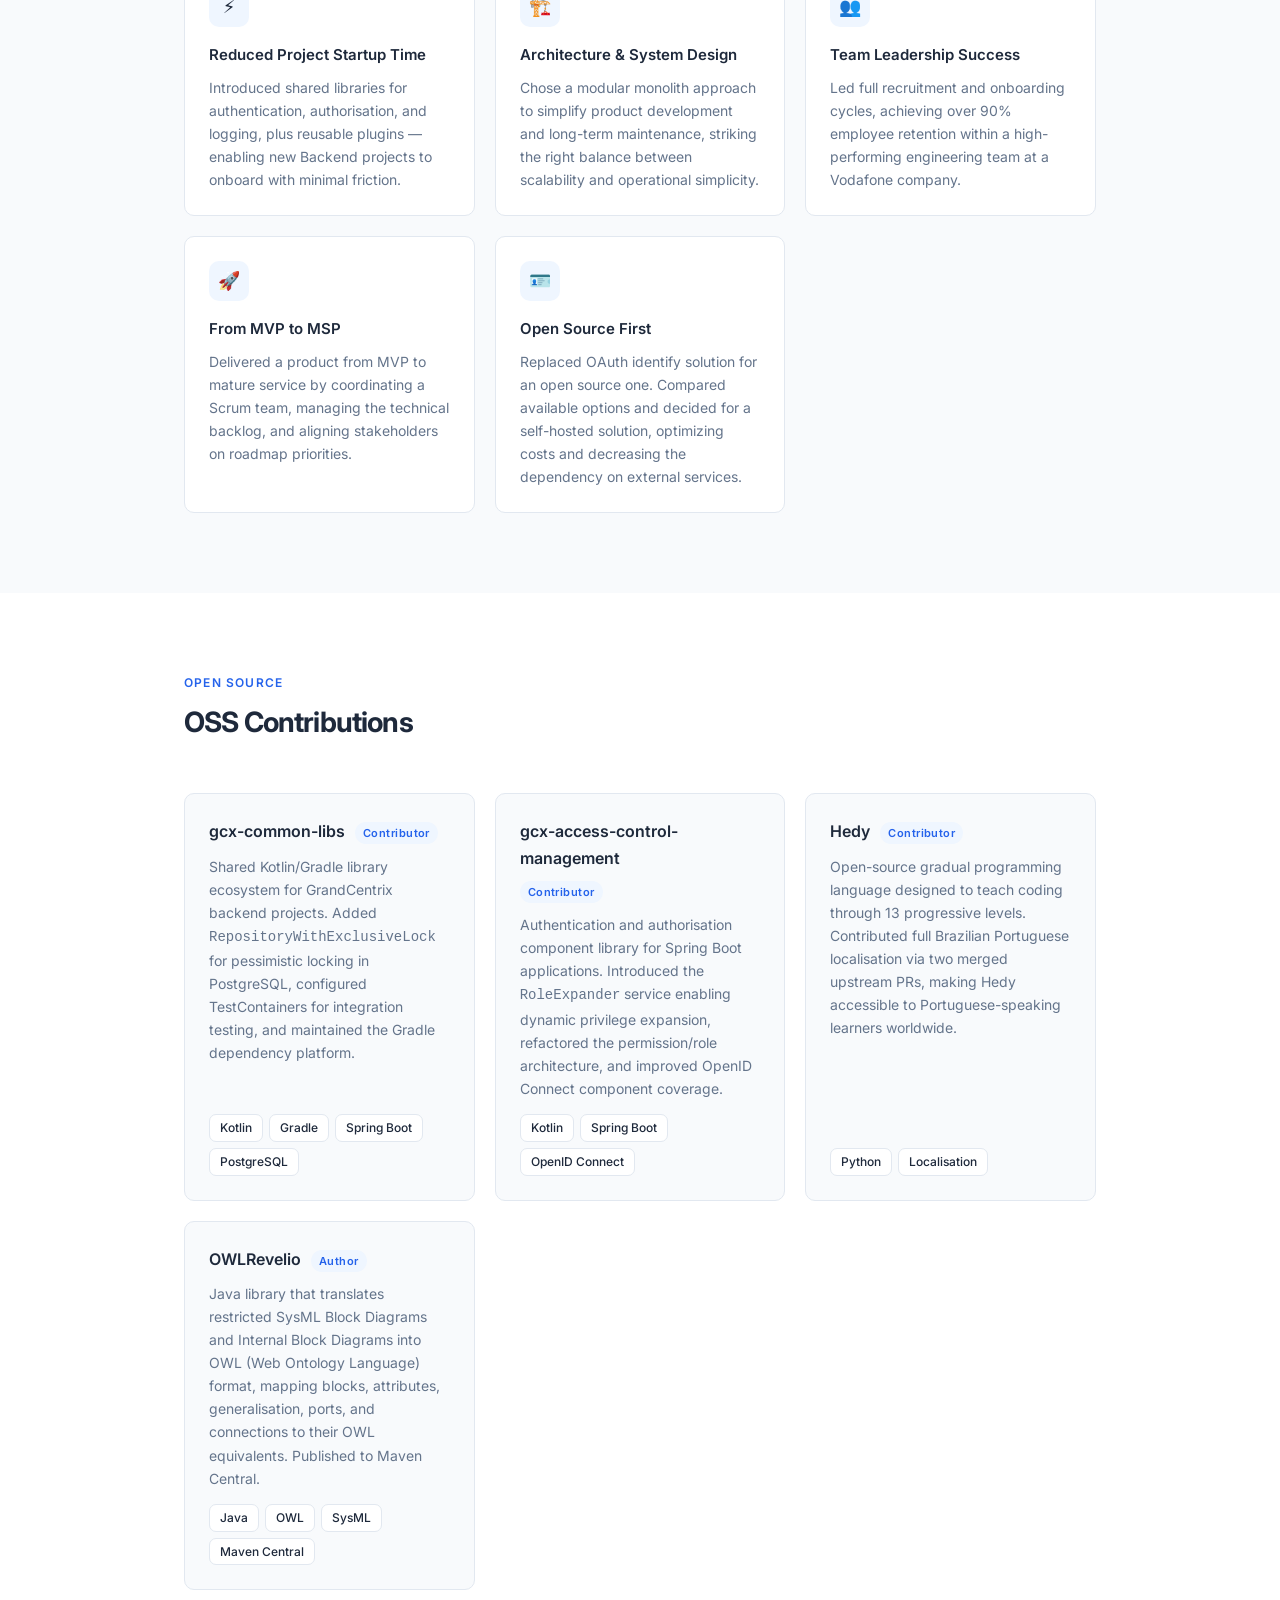
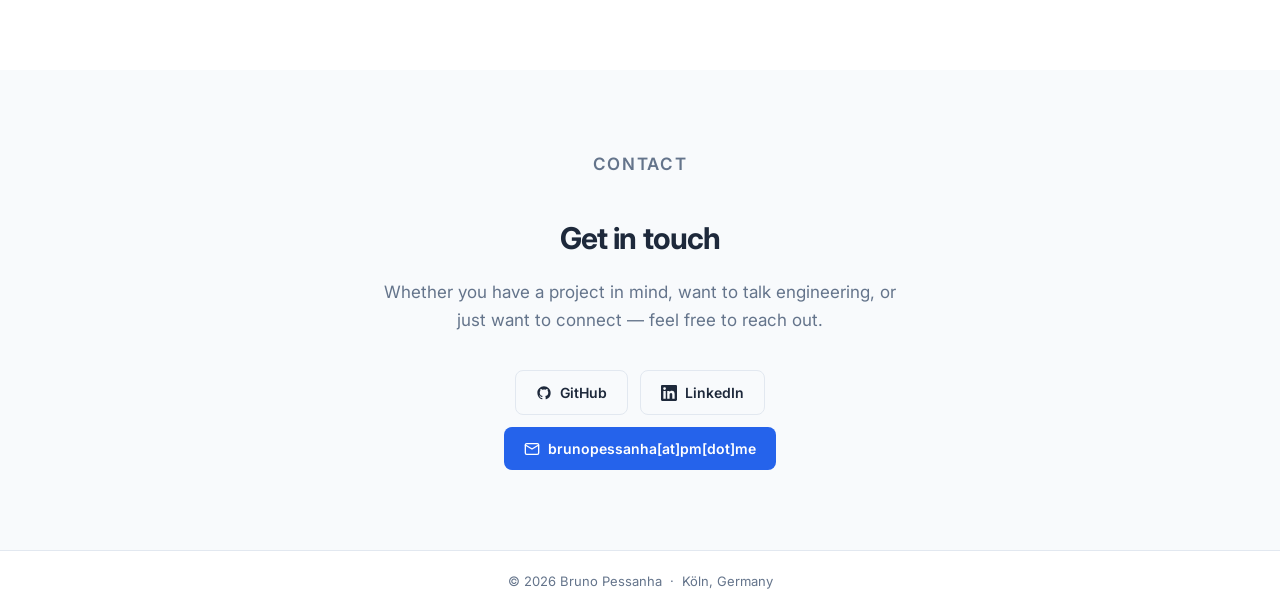
==== commit 60af0001: "Add Open Source contributions section New #opensource section between Highlights and Contact showcas" ====
--- a/index.html
+++ b/index.html
@@ -39,6 +39,7 @@
           <li><a href="#skills" data-i18n="nav.skills">Skills</a></li>
           <li><a href="#projects" data-i18n="nav.projects">Projects</a></li>
           <li><a href="#highlights" data-i18n="nav.highlights">Highlights</a></li>
+          <li><a href="#opensource" data-i18n="nav.opensource">Open Source</a></li>
           <li><a href="#contact" data-i18n="nav.contact">Contact</a></li>
         </ul>
         <button class="theme-toggle" id="theme-toggle" aria-label="Switch to dark mode" aria-pressed="false">
@@ -423,7 +424,6 @@
             <span class="tag">Spring Boot</span>
             <span class="tag">Azure</span>
             <span class="tag">Gamification</span>
-            <span class="tag">IoT</span>
           </div>
         </div>
 
@@ -626,6 +626,74 @@
           <h3 data-i18n="highlights.oss.title">Open Source First</h3>
           <p data-i18n="highlights.oss.desc">Replaced OAuth identify solution for an open source one. Compared available options and decided for a self-hosted solution, optimizing costs and decreasing the dependency on external services.</p>
         </div>
+      </div>
+    </div>
+  </section>
+
+  <!-- ── Open Source ── -->
+  <section id="opensource">
+    <div class="container">
+      <p class="section-label" data-i18n="oss.label">Open Source</p>
+      <h2 class="section-title" data-i18n="oss.title">OSS Contributions</h2>
+      <div class="projects-grid">
+
+        <!-- gcx-common-libs -->
+        <div class="project-card">
+          <div class="project-header">
+            <a href="https://github.com/gonecentrix/gcx-common-libs" target="_blank" rel="noopener" class="project-name">gcx-common-libs</a>
+            <span class="project-company">Contributor</span>
+          </div>
+          <p class="project-desc" data-i18n="oss.commonlibs.desc">Shared Kotlin/Gradle library ecosystem for GrandCentrix backend projects. Added <code>RepositoryWithExclusiveLock</code> for pessimistic locking in PostgreSQL, configured TestContainers for integration testing, and maintained the Gradle dependency platform.</p>
+          <div class="project-tags">
+            <span class="tag">Kotlin</span>
+            <span class="tag">Gradle</span>
+            <span class="tag">Spring Boot</span>
+            <span class="tag">PostgreSQL</span>
+          </div>
+        </div>
+
+        <!-- gcx-access-control-management -->
+        <div class="project-card">
+          <div class="project-header">
+            <a href="https://github.com/gonecentrix/gcx-access-control-management" target="_blank" rel="noopener" class="project-name">gcx-access-control-management</a>
+            <span class="project-company">Contributor</span>
+          </div>
+          <p class="project-desc" data-i18n="oss.acm.desc">Authentication and authorisation component library for Spring Boot applications. Introduced the <code>RoleExpander</code> service enabling dynamic privilege expansion, refactored the permission/role architecture, and improved OpenID Connect component coverage.</p>
+          <div class="project-tags">
+            <span class="tag">Kotlin</span>
+            <span class="tag">Spring Boot</span>
+            <span class="tag">OpenID Connect</span>
+          </div>
+        </div>
+
+        <!-- Hedy -->
+        <div class="project-card">
+          <div class="project-header">
+            <a href="https://github.com/hedyorg/hedy" target="_blank" rel="noopener" class="project-name">Hedy</a>
+            <span class="project-company">Contributor</span>
+          </div>
+          <p class="project-desc" data-i18n="oss.hedy.desc">Open-source gradual programming language designed to teach coding through 13 progressive levels. Contributed full Brazilian Portuguese localisation via two merged upstream PRs, making Hedy accessible to Portuguese-speaking learners worldwide.</p>
+          <div class="project-tags">
+            <span class="tag">Python</span>
+            <span class="tag">Localisation</span>
+          </div>
+        </div>
+
+        <!-- OWLRevelio -->
+        <div class="project-card">
+          <div class="project-header">
+            <a href="https://github.com/brunopessanha/OWLRevelio" target="_blank" rel="noopener" class="project-name">OWLRevelio</a>
+            <span class="project-company">Author</span>
+          </div>
+          <p class="project-desc" data-i18n="oss.owlrevelio.desc">Java library that translates restricted SysML Block Diagrams and Internal Block Diagrams into OWL (Web Ontology Language) format, mapping blocks, attributes, generalisation, ports, and connections to their OWL equivalents. Published to Maven Central.</p>
+          <div class="project-tags">
+            <span class="tag">Java</span>
+            <span class="tag">OWL</span>
+            <span class="tag">SysML</span>
+            <span class="tag">Maven Central</span>
+          </div>
+        </div>
+
       </div>
     </div>
   </section>
--- a/css/style.css
+++ b/css/style.css
@@ -474,6 +474,12 @@
   font-weight: 600;
 }
 
+a.project-name {
+  color: inherit;
+  text-decoration: none;
+}
+a.project-name:hover { color: var(--accent); }
+
 .project-company {
   font-size: 0.6875rem;
   font-weight: 600;
@@ -583,7 +589,9 @@
 }
 
 /* ─── Contact ─── */
-#contact { padding: 80px 0; background: var(--bg); }
+#opensource { padding: 80px 0; background: var(--bg); }
+
+#contact { padding: 80px 0; background: var(--bg-alt); }
 
 .contact-inner {
   text-align: center;
@@ -686,5 +694,5 @@
   .profile-photo { width: 120px; height: 120px; }
   .about-grid { grid-template-columns: 1fr; gap: 40px; }
   .section-title { margin-bottom: 32px; }
-  #about, #experience, #skills, #projects, #highlights, #contact { padding: 60px 0; }
-}
+  #about, #experience, #skills, #projects, #highlights, #opensource, #contact { padding: 60px 0; }
+}
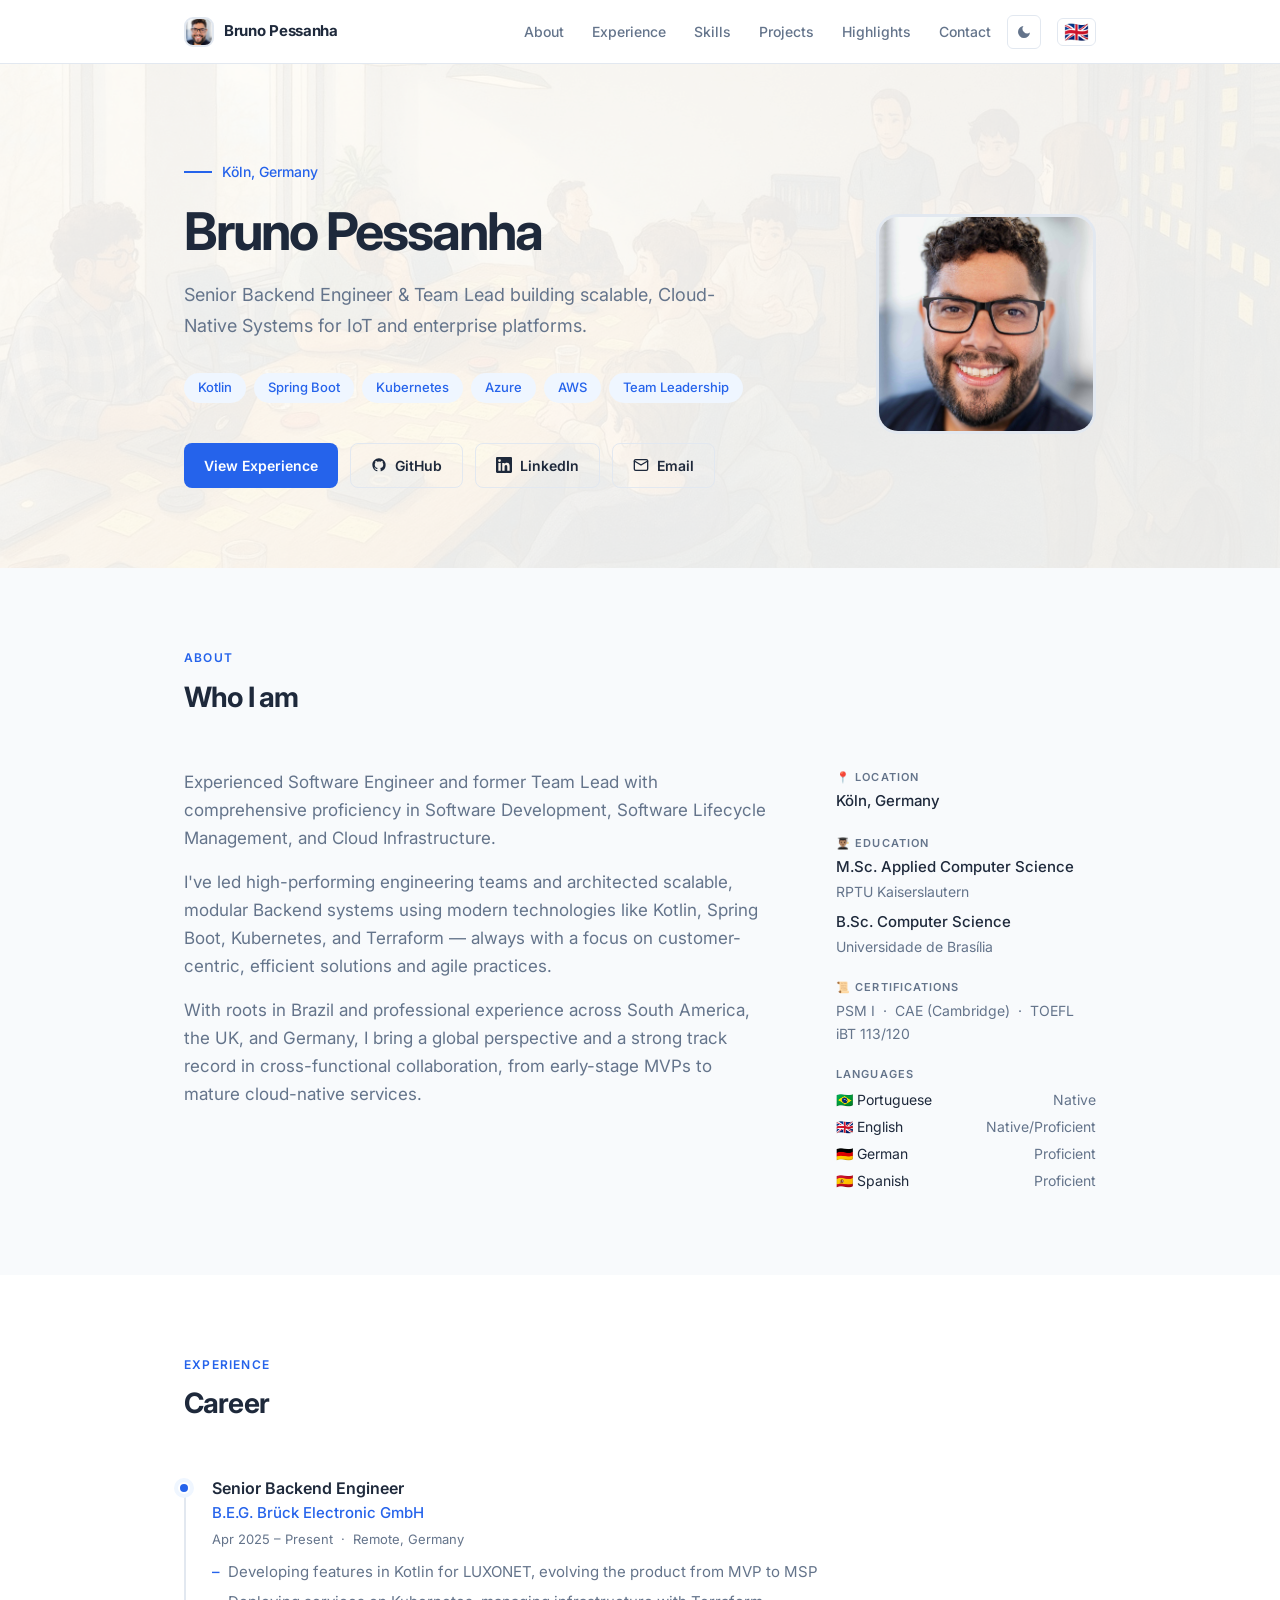
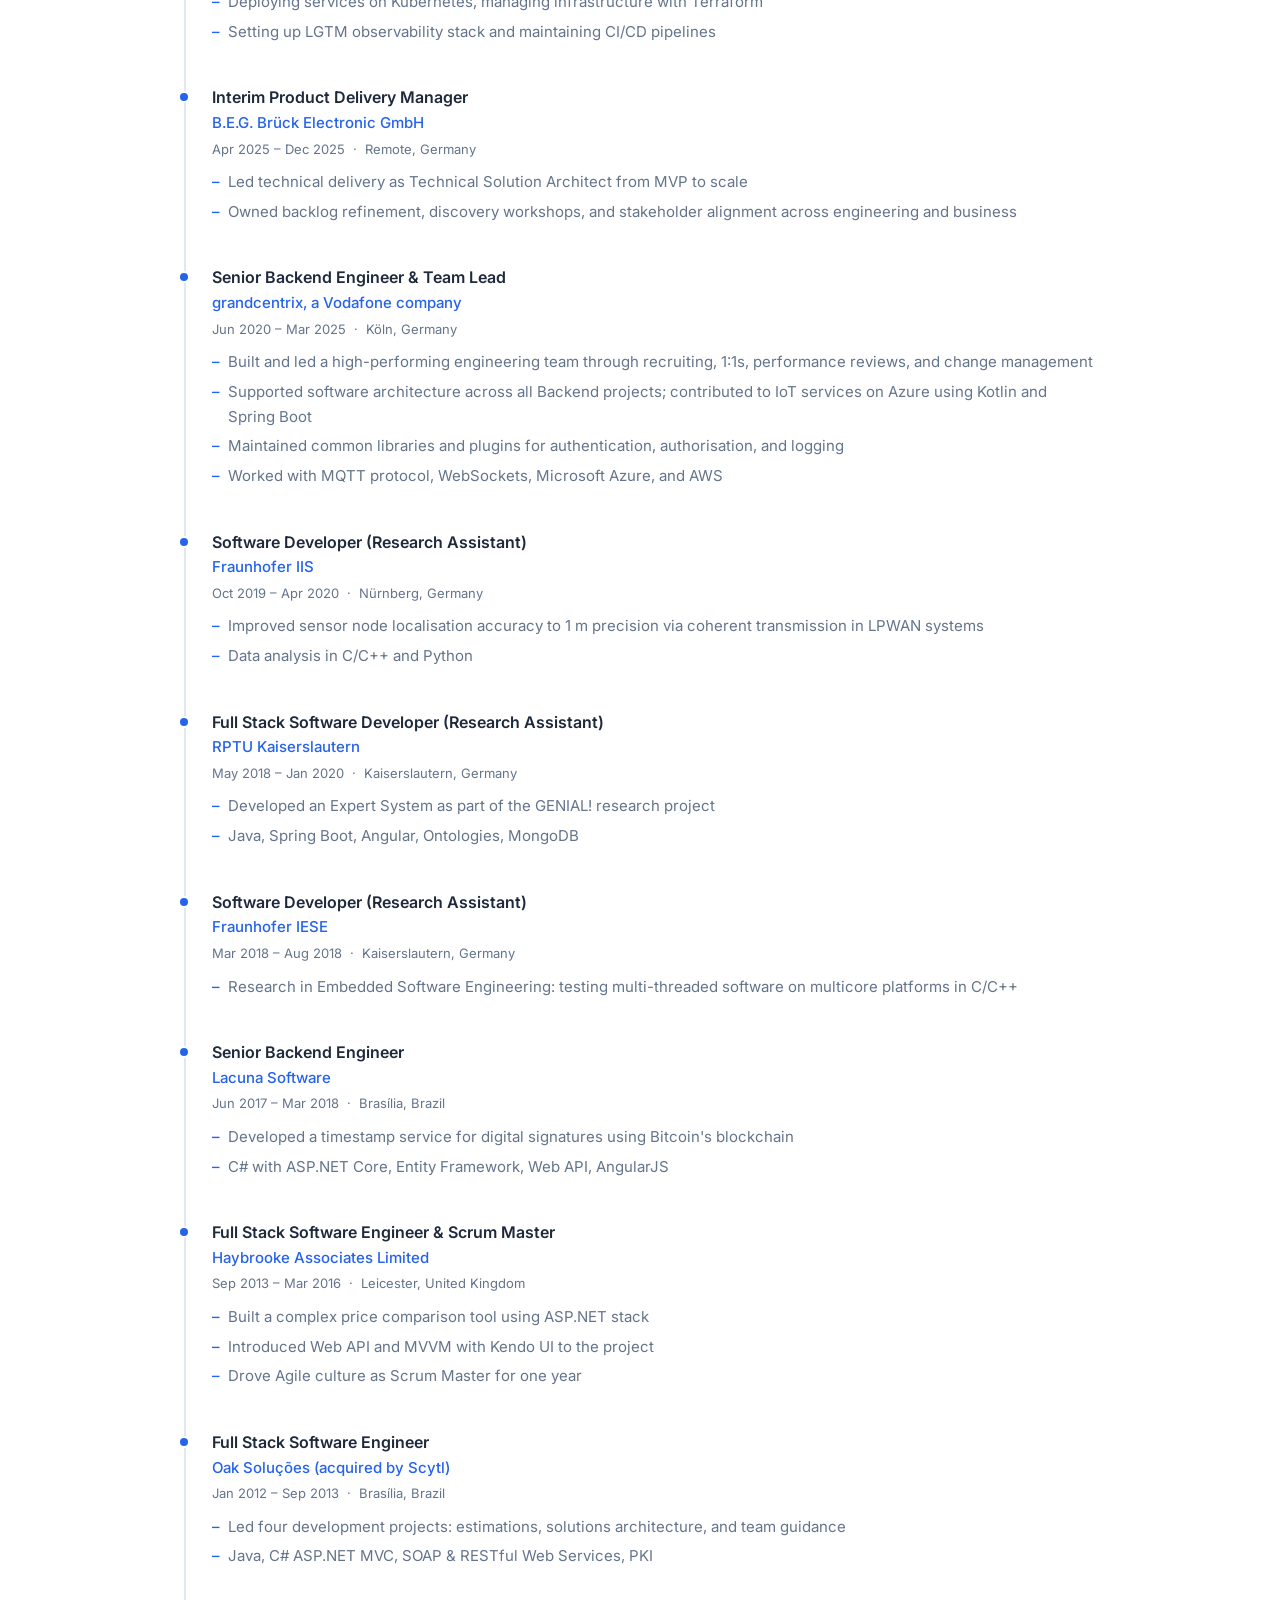
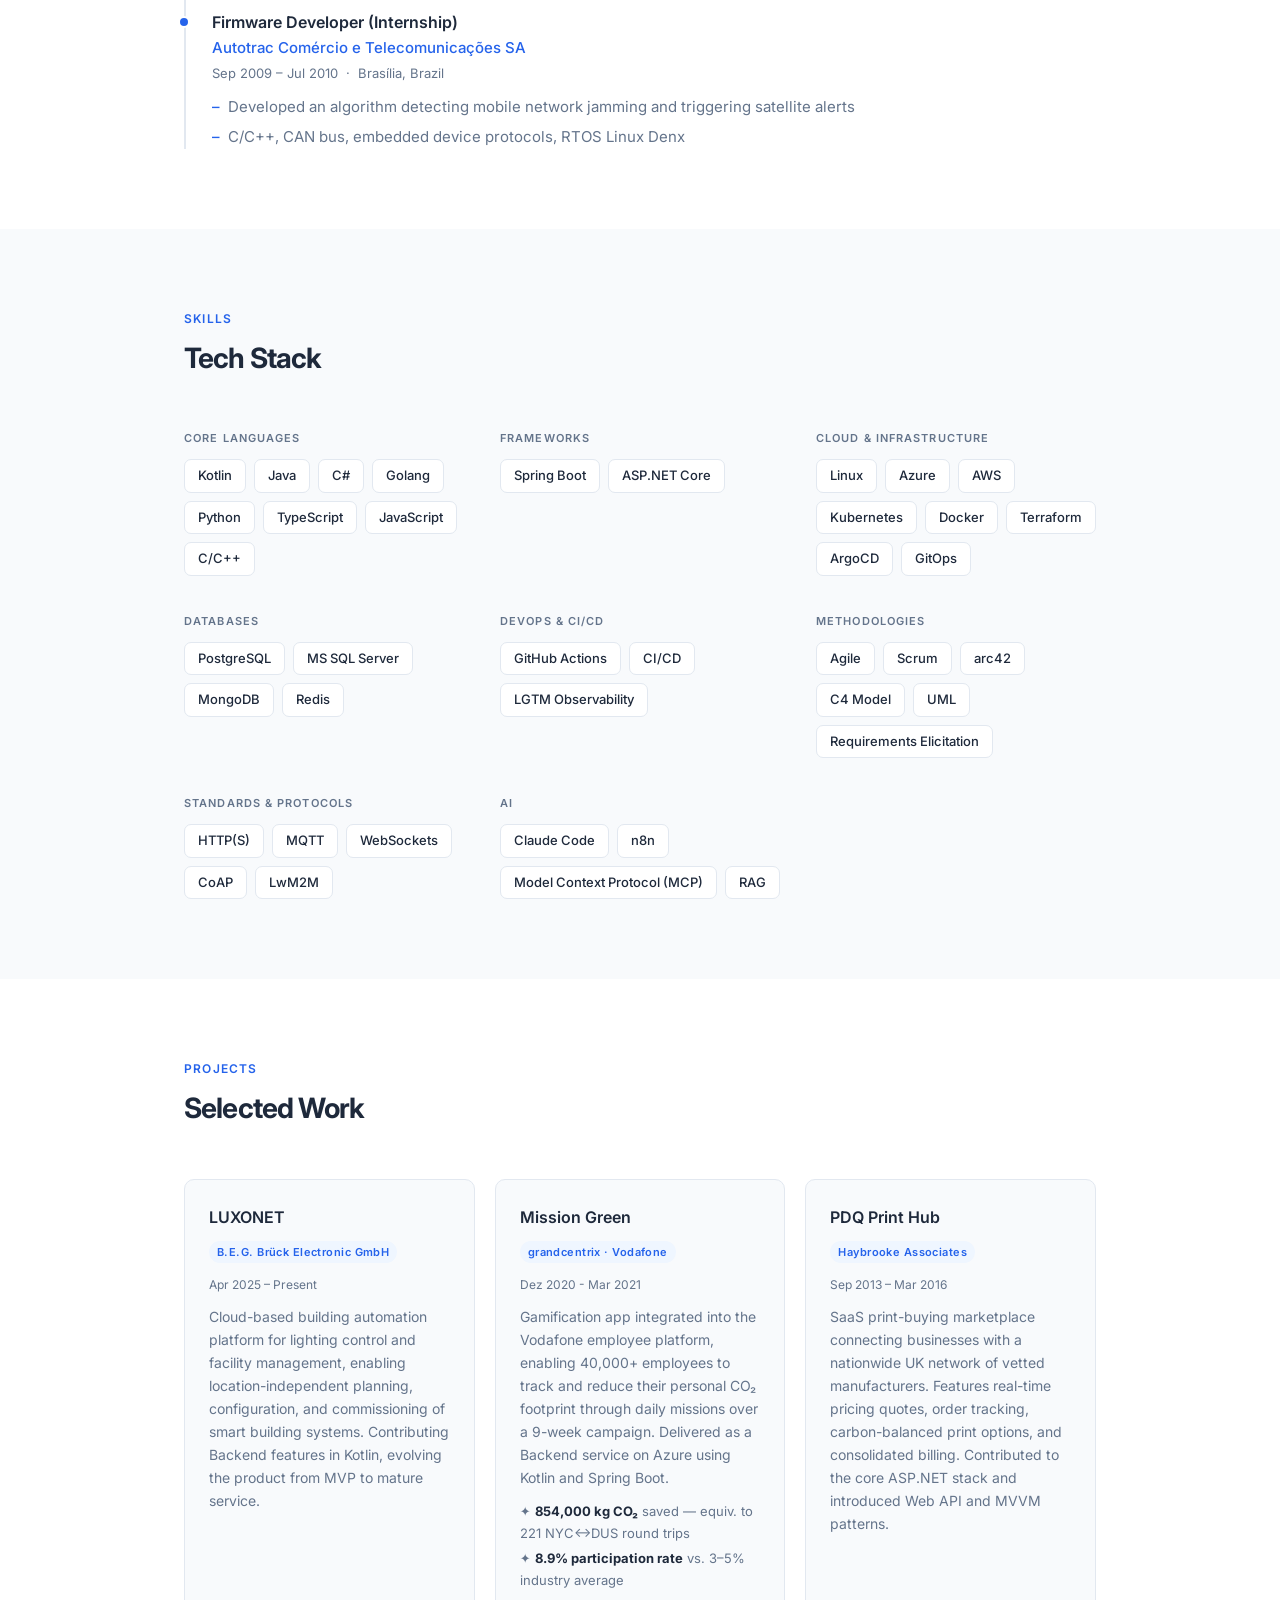
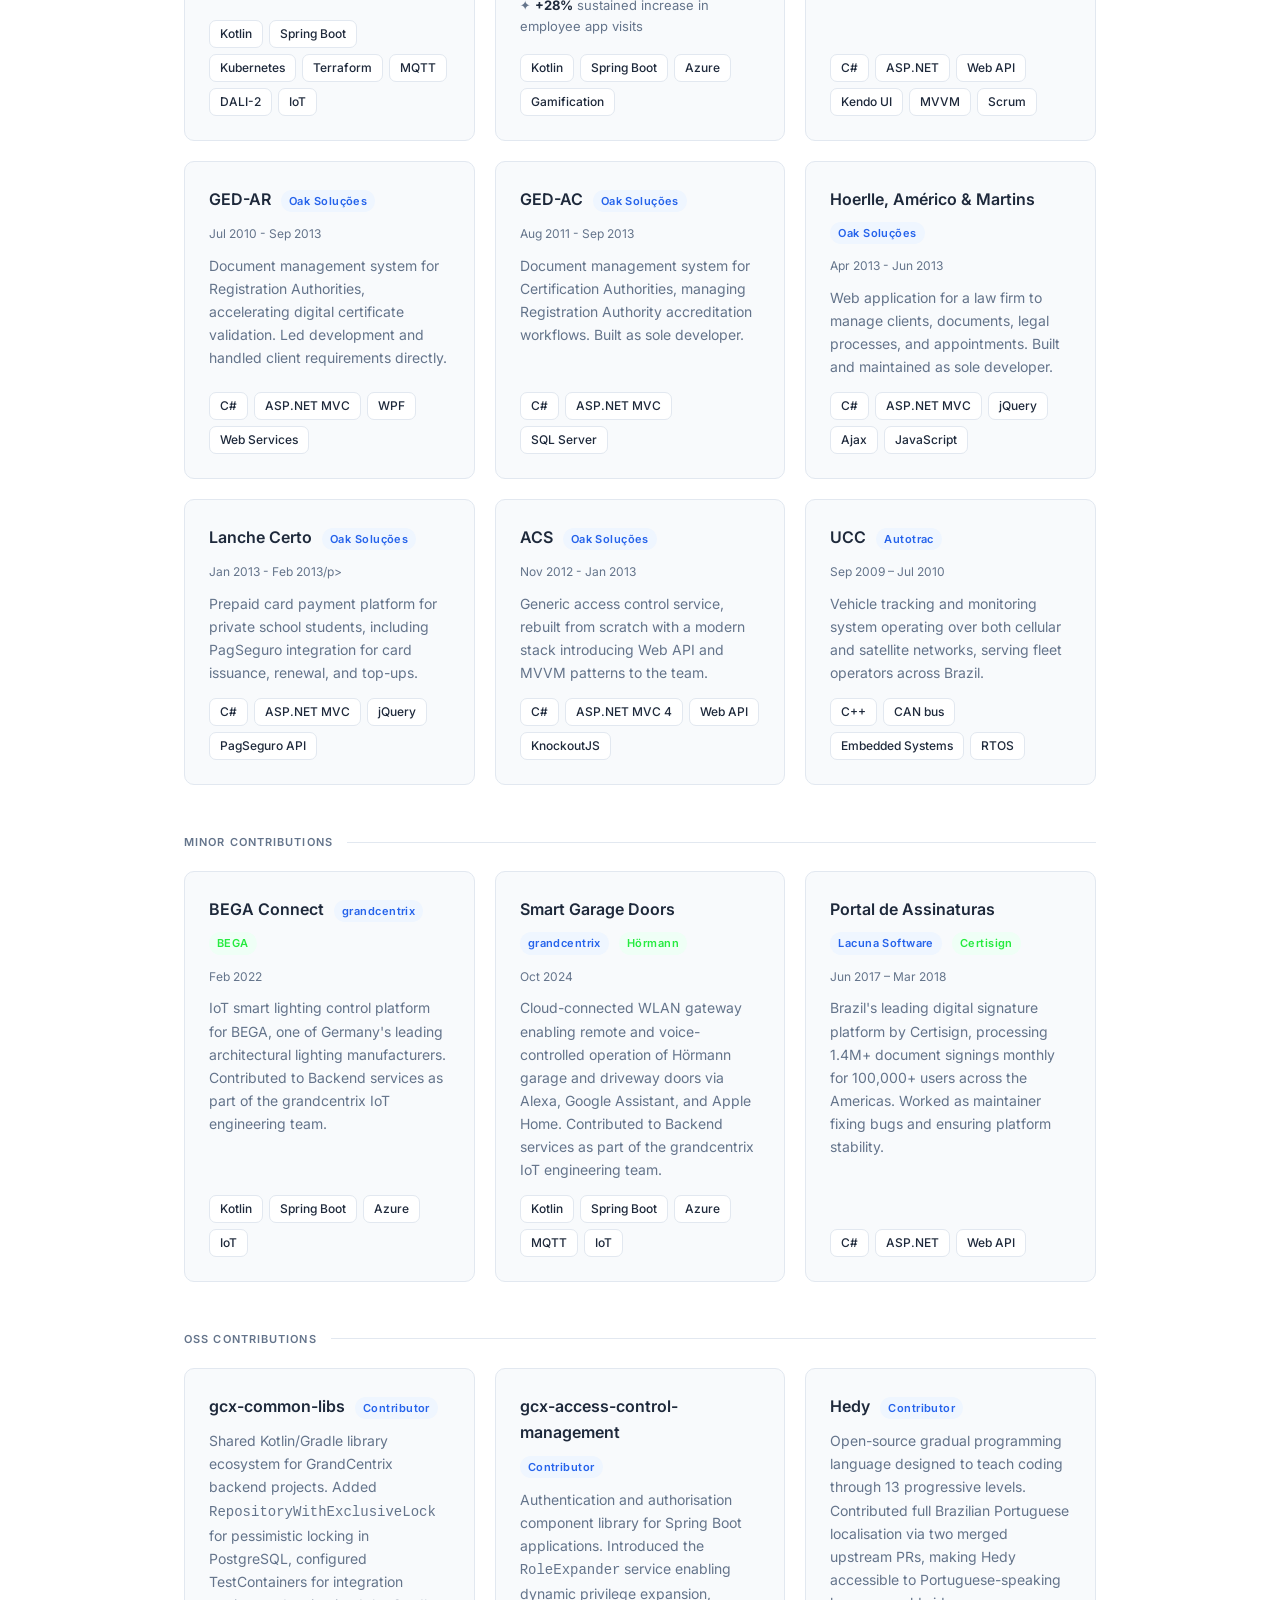
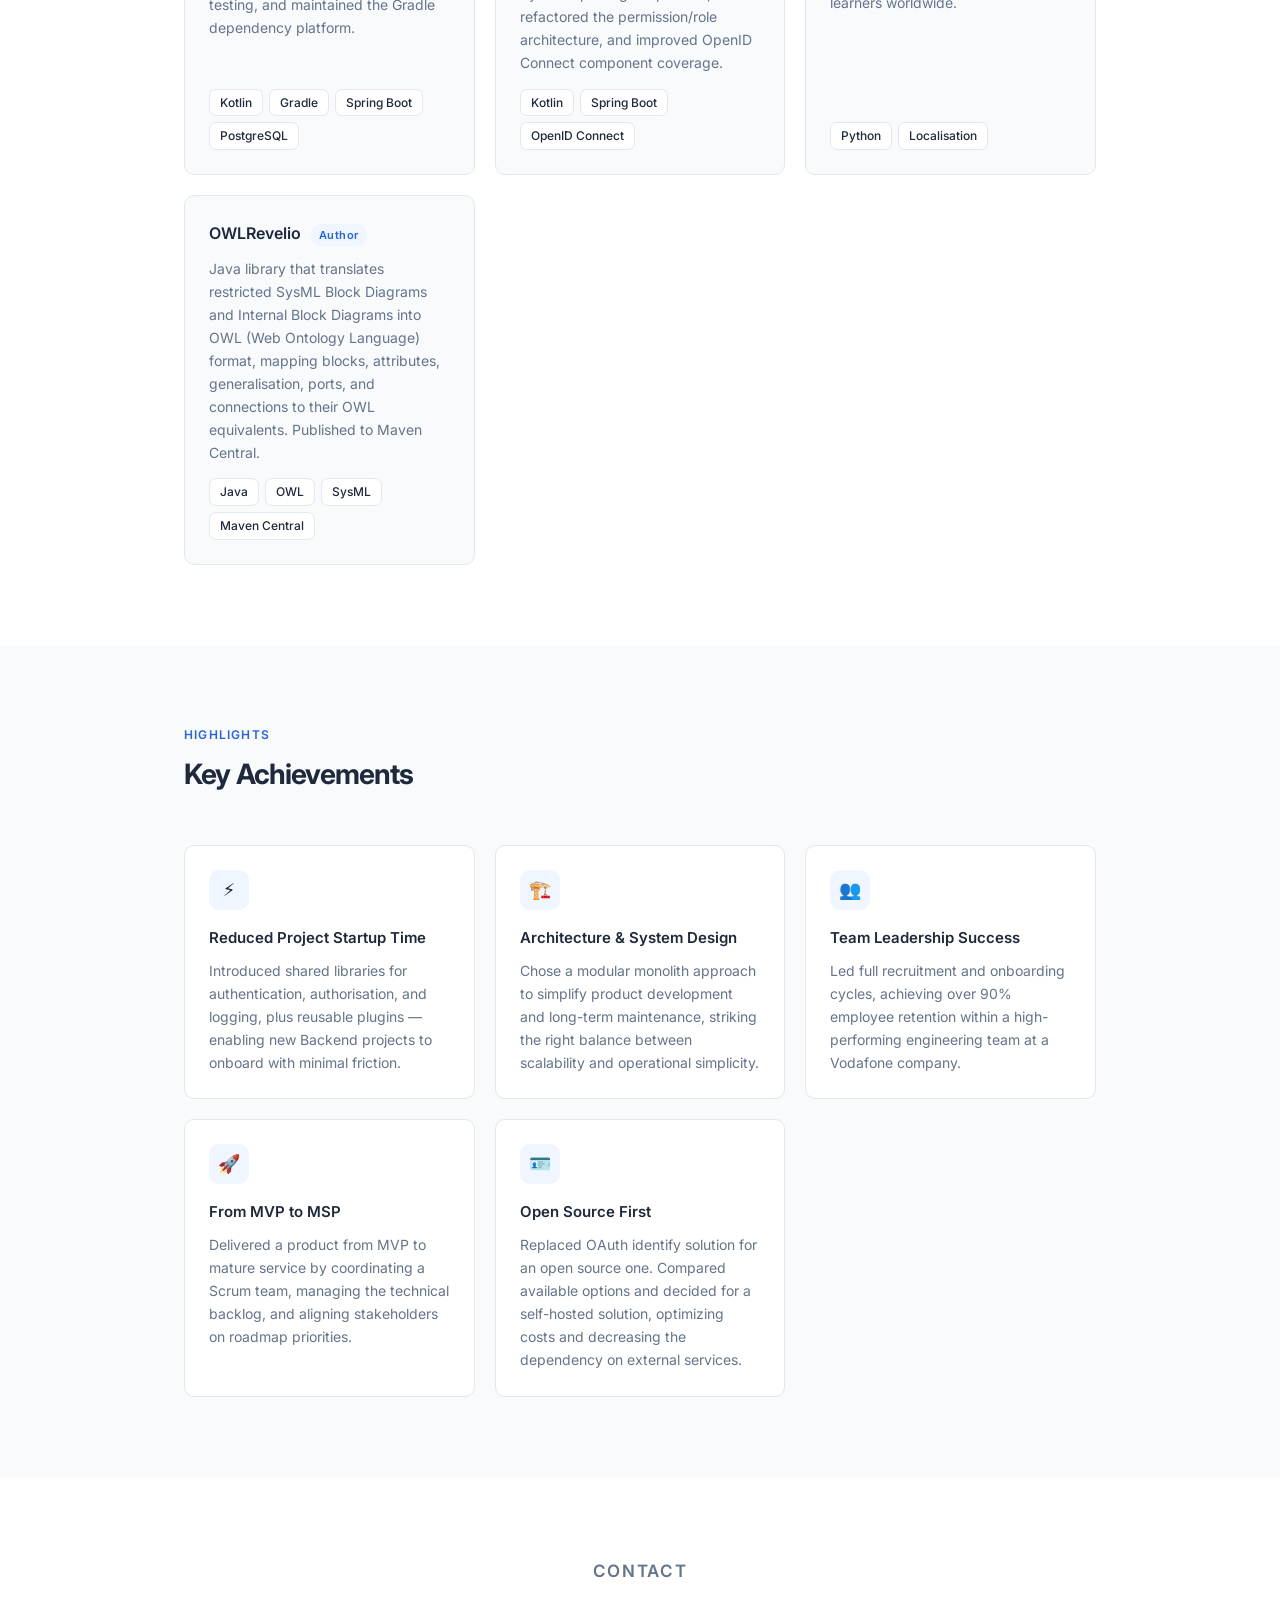
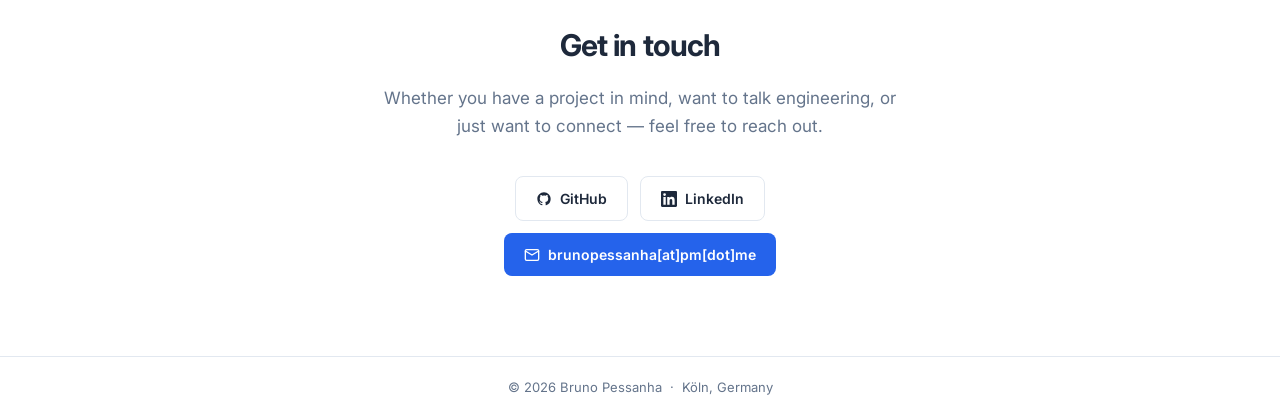
==== commit 8f1881d5: "Move OSS contributions into Projects section below Minor Contributions - Removed dedicated #opensour" ====
--- a/index.html
+++ b/index.html
@@ -39,7 +39,6 @@
           <li><a href="#skills" data-i18n="nav.skills">Skills</a></li>
           <li><a href="#projects" data-i18n="nav.projects">Projects</a></li>
           <li><a href="#highlights" data-i18n="nav.highlights">Highlights</a></li>
-          <li><a href="#opensource" data-i18n="nav.opensource">Open Source</a></li>
           <li><a href="#contact" data-i18n="nav.contact">Contact</a></li>
         </ul>
         <button class="theme-toggle" id="theme-toggle" aria-label="Switch to dark mode" aria-pressed="false">
@@ -587,6 +586,68 @@
         </div>
 
       </div>
+
+      <h3 class="minor-title" data-i18n="oss.title">OSS Contributions</h3>
+      <div class="projects-grid">
+
+        <!-- gcx-common-libs -->
+        <div class="project-card">
+          <div class="project-header">
+            <a href="https://github.com/gonecentrix/gcx-common-libs" target="_blank" rel="noopener" class="project-name">gcx-common-libs</a>
+            <span class="project-company">Contributor</span>
+          </div>
+          <p class="project-desc" data-i18n="oss.commonlibs.desc">Shared Kotlin/Gradle library ecosystem for GrandCentrix backend projects. Added <code>RepositoryWithExclusiveLock</code> for pessimistic locking in PostgreSQL, configured TestContainers for integration testing, and maintained the Gradle dependency platform.</p>
+          <div class="project-tags">
+            <span class="tag">Kotlin</span>
+            <span class="tag">Gradle</span>
+            <span class="tag">Spring Boot</span>
+            <span class="tag">PostgreSQL</span>
+          </div>
+        </div>
+
+        <!-- gcx-access-control-management -->
+        <div class="project-card">
+          <div class="project-header">
+            <a href="https://github.com/gonecentrix/gcx-access-control-management" target="_blank" rel="noopener" class="project-name">gcx-access-control-management</a>
+            <span class="project-company">Contributor</span>
+          </div>
+          <p class="project-desc" data-i18n="oss.acm.desc">Authentication and authorisation component library for Spring Boot applications. Introduced the <code>RoleExpander</code> service enabling dynamic privilege expansion, refactored the permission/role architecture, and improved OpenID Connect component coverage.</p>
+          <div class="project-tags">
+            <span class="tag">Kotlin</span>
+            <span class="tag">Spring Boot</span>
+            <span class="tag">OpenID Connect</span>
+          </div>
+        </div>
+
+        <!-- Hedy -->
+        <div class="project-card">
+          <div class="project-header">
+            <a href="https://github.com/hedyorg/hedy" target="_blank" rel="noopener" class="project-name">Hedy</a>
+            <span class="project-company">Contributor</span>
+          </div>
+          <p class="project-desc" data-i18n="oss.hedy.desc">Open-source gradual programming language designed to teach coding through 13 progressive levels. Contributed full Brazilian Portuguese localisation via two merged upstream PRs, making Hedy accessible to Portuguese-speaking learners worldwide.</p>
+          <div class="project-tags">
+            <span class="tag">Python</span>
+            <span class="tag">Localisation</span>
+          </div>
+        </div>
+
+        <!-- OWLRevelio -->
+        <div class="project-card">
+          <div class="project-header">
+            <a href="https://github.com/brunopessanha/OWLRevelio" target="_blank" rel="noopener" class="project-name">OWLRevelio</a>
+            <span class="project-company">Author</span>
+          </div>
+          <p class="project-desc" data-i18n="oss.owlrevelio.desc">Java library that translates restricted SysML Block Diagrams and Internal Block Diagrams into OWL (Web Ontology Language) format, mapping blocks, attributes, generalisation, ports, and connections to their OWL equivalents. Published to Maven Central.</p>
+          <div class="project-tags">
+            <span class="tag">Java</span>
+            <span class="tag">OWL</span>
+            <span class="tag">SysML</span>
+            <span class="tag">Maven Central</span>
+          </div>
+        </div>
+
+      </div>
     </div>
   </section>
 
@@ -626,74 +687,6 @@
           <h3 data-i18n="highlights.oss.title">Open Source First</h3>
           <p data-i18n="highlights.oss.desc">Replaced OAuth identify solution for an open source one. Compared available options and decided for a self-hosted solution, optimizing costs and decreasing the dependency on external services.</p>
         </div>
-      </div>
-    </div>
-  </section>
-
-  <!-- ── Open Source ── -->
-  <section id="opensource">
-    <div class="container">
-      <p class="section-label" data-i18n="oss.label">Open Source</p>
-      <h2 class="section-title" data-i18n="oss.title">OSS Contributions</h2>
-      <div class="projects-grid">
-
-        <!-- gcx-common-libs -->
-        <div class="project-card">
-          <div class="project-header">
-            <a href="https://github.com/gonecentrix/gcx-common-libs" target="_blank" rel="noopener" class="project-name">gcx-common-libs</a>
-            <span class="project-company">Contributor</span>
-          </div>
-          <p class="project-desc" data-i18n="oss.commonlibs.desc">Shared Kotlin/Gradle library ecosystem for GrandCentrix backend projects. Added <code>RepositoryWithExclusiveLock</code> for pessimistic locking in PostgreSQL, configured TestContainers for integration testing, and maintained the Gradle dependency platform.</p>
-          <div class="project-tags">
-            <span class="tag">Kotlin</span>
-            <span class="tag">Gradle</span>
-            <span class="tag">Spring Boot</span>
-            <span class="tag">PostgreSQL</span>
-          </div>
-        </div>
-
-        <!-- gcx-access-control-management -->
-        <div class="project-card">
-          <div class="project-header">
-            <a href="https://github.com/gonecentrix/gcx-access-control-management" target="_blank" rel="noopener" class="project-name">gcx-access-control-management</a>
-            <span class="project-company">Contributor</span>
-          </div>
-          <p class="project-desc" data-i18n="oss.acm.desc">Authentication and authorisation component library for Spring Boot applications. Introduced the <code>RoleExpander</code> service enabling dynamic privilege expansion, refactored the permission/role architecture, and improved OpenID Connect component coverage.</p>
-          <div class="project-tags">
-            <span class="tag">Kotlin</span>
-            <span class="tag">Spring Boot</span>
-            <span class="tag">OpenID Connect</span>
-          </div>
-        </div>
-
-        <!-- Hedy -->
-        <div class="project-card">
-          <div class="project-header">
-            <a href="https://github.com/hedyorg/hedy" target="_blank" rel="noopener" class="project-name">Hedy</a>
-            <span class="project-company">Contributor</span>
-          </div>
-          <p class="project-desc" data-i18n="oss.hedy.desc">Open-source gradual programming language designed to teach coding through 13 progressive levels. Contributed full Brazilian Portuguese localisation via two merged upstream PRs, making Hedy accessible to Portuguese-speaking learners worldwide.</p>
-          <div class="project-tags">
-            <span class="tag">Python</span>
-            <span class="tag">Localisation</span>
-          </div>
-        </div>
-
-        <!-- OWLRevelio -->
-        <div class="project-card">
-          <div class="project-header">
-            <a href="https://github.com/brunopessanha/OWLRevelio" target="_blank" rel="noopener" class="project-name">OWLRevelio</a>
-            <span class="project-company">Author</span>
-          </div>
-          <p class="project-desc" data-i18n="oss.owlrevelio.desc">Java library that translates restricted SysML Block Diagrams and Internal Block Diagrams into OWL (Web Ontology Language) format, mapping blocks, attributes, generalisation, ports, and connections to their OWL equivalents. Published to Maven Central.</p>
-          <div class="project-tags">
-            <span class="tag">Java</span>
-            <span class="tag">OWL</span>
-            <span class="tag">SysML</span>
-            <span class="tag">Maven Central</span>
-          </div>
-        </div>
-
       </div>
     </div>
   </section>
--- a/css/style.css
+++ b/css/style.css
@@ -589,9 +589,7 @@
 }
 
 /* ─── Contact ─── */
-#opensource { padding: 80px 0; background: var(--bg); }
-
-#contact { padding: 80px 0; background: var(--bg-alt); }
+#contact { padding: 80px 0; background: var(--bg); }
 
 .contact-inner {
   text-align: center;
@@ -694,5 +692,5 @@
   .profile-photo { width: 120px; height: 120px; }
   .about-grid { grid-template-columns: 1fr; gap: 40px; }
   .section-title { margin-bottom: 32px; }
-  #about, #experience, #skills, #projects, #highlights, #opensource, #contact { padding: 60px 0; }
-}
+  #about, #experience, #skills, #projects, #highlights, #contact { padding: 60px 0; }
+}
